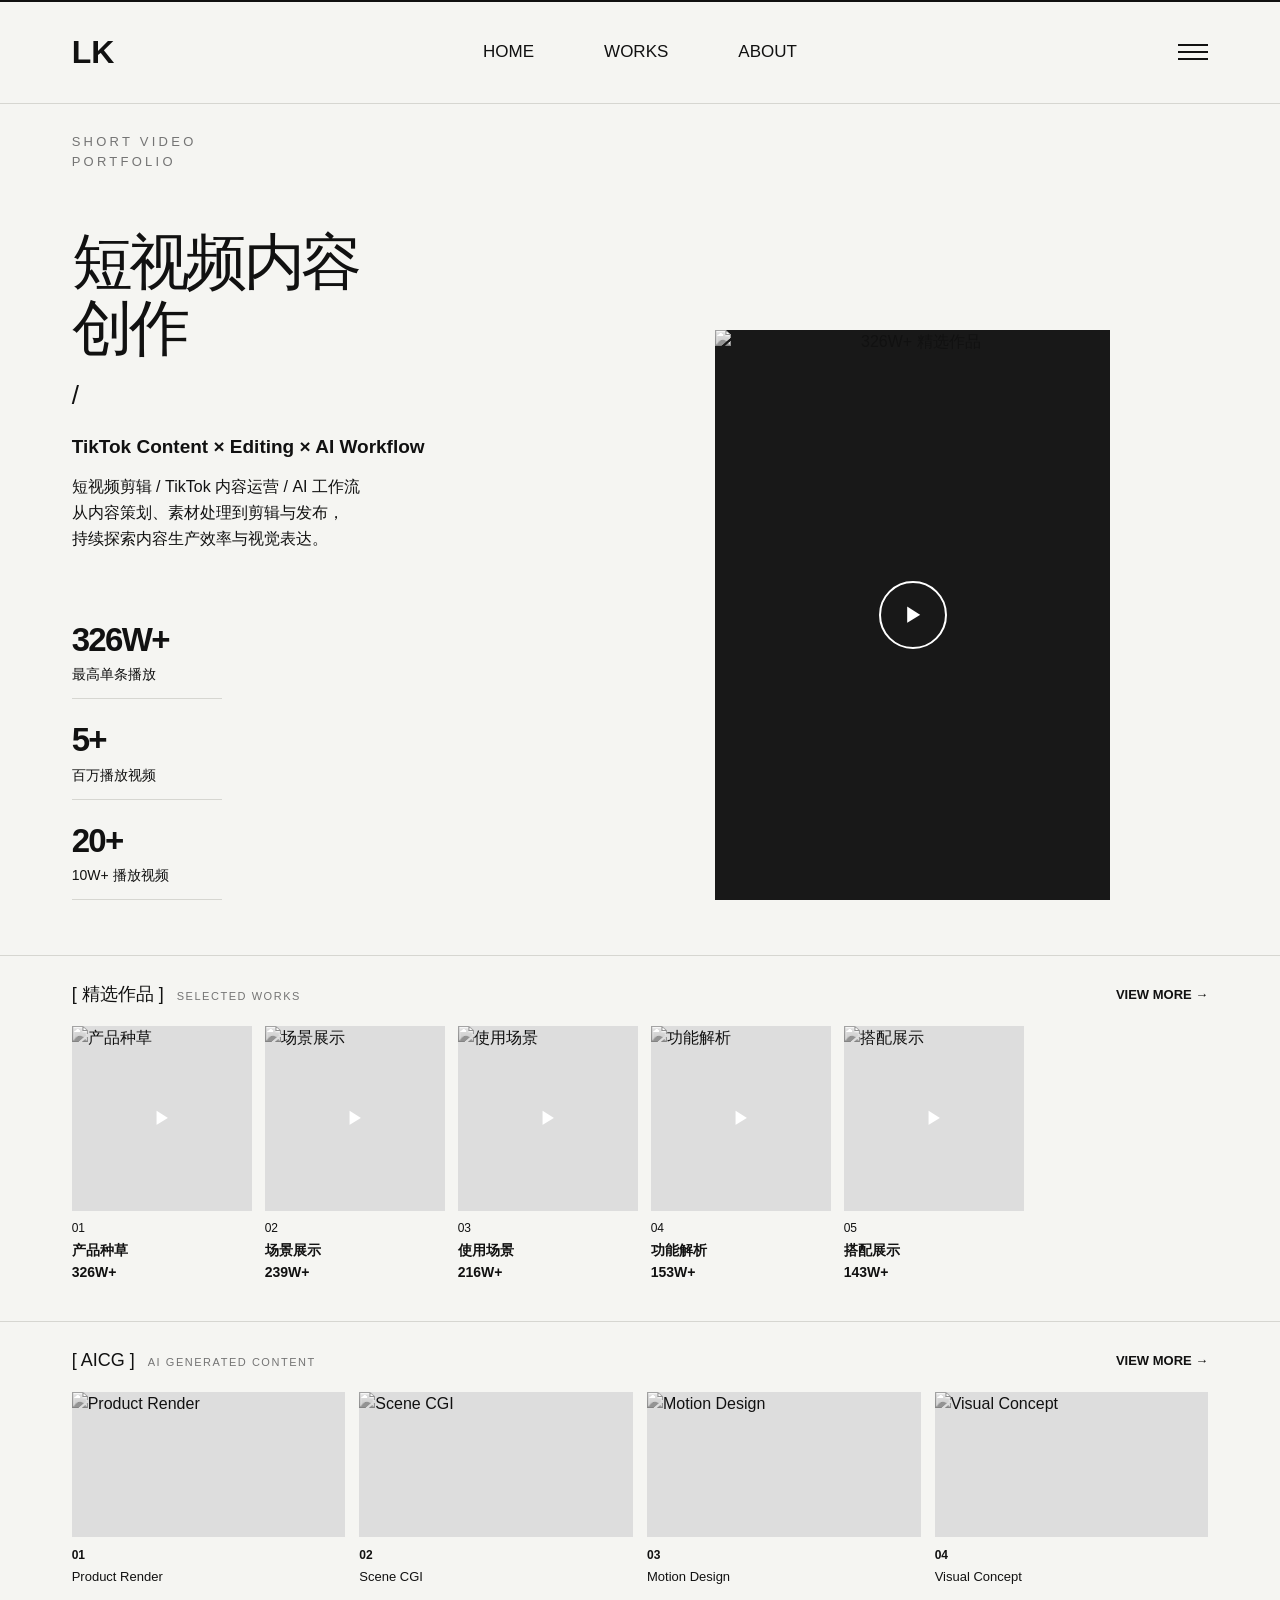
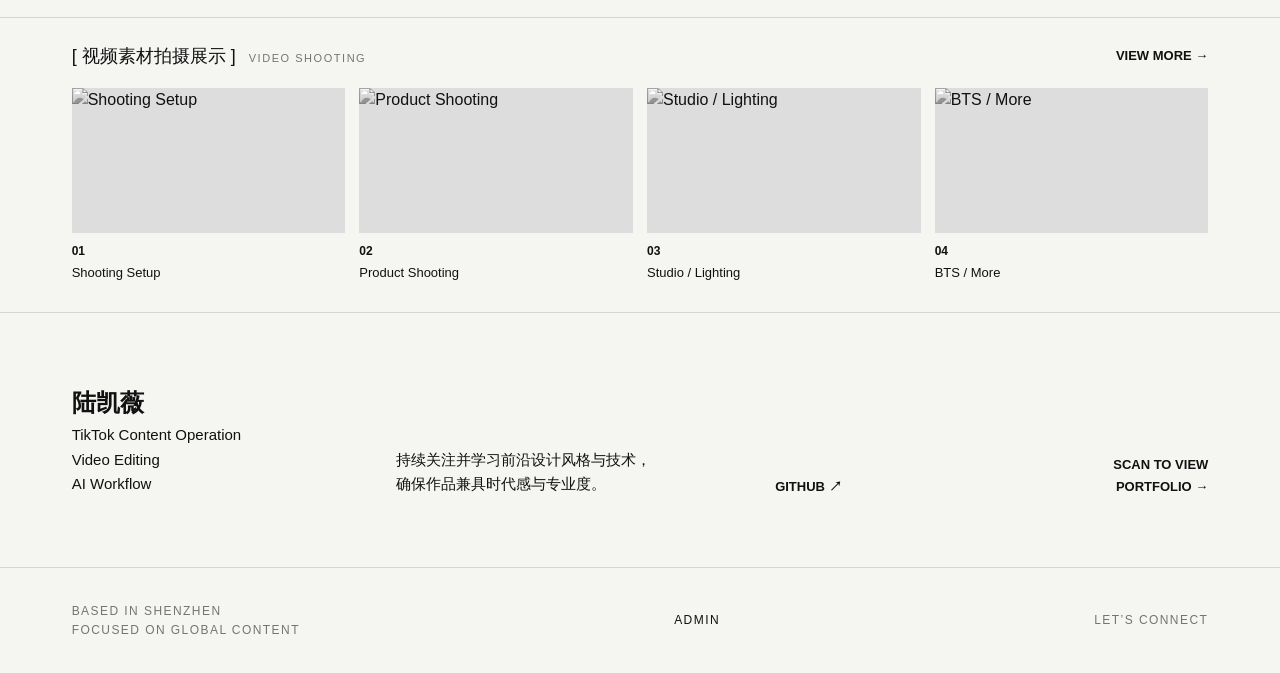
==== index.html @ 4210933f "portfolio site" ====
<!DOCTYPE html><html lang="zh-CN"><head><meta charSet="utf-8"/><meta name="viewport" content="width=device-width, initial-scale=1"/><link rel="preload" as="image" href="https://images.unsplash.com/photo-1517336714731-489689fd1ca8?auto=format&amp;fit=crop&amp;w=900&amp;q=85"/><link rel="preload" as="image" href="https://images.unsplash.com/photo-1500530855697-b586d89ba3ee?auto=format&amp;fit=crop&amp;w=900&amp;q=85"/><link rel="preload" as="image" href="https://images.unsplash.com/photo-1531058020387-3be344556be6?auto=format&amp;fit=crop&amp;w=900&amp;q=85"/><link rel="preload" as="image" href="https://images.unsplash.com/photo-1497366754035-f200968a6e72?auto=format&amp;fit=crop&amp;w=900&amp;q=85"/><link rel="preload" as="image" href="https://images.unsplash.com/photo-1492619375914-88005aa9e8fb?auto=format&amp;fit=crop&amp;w=900&amp;q=85"/><link rel="preload" as="image" href="https://images.unsplash.com/photo-1512499617640-c2f999098c01?auto=format&amp;fit=crop&amp;w=900&amp;q=85"/><link rel="preload" as="image" href="https://images.unsplash.com/photo-1497366216548-37526070297c?auto=format&amp;fit=crop&amp;w=900&amp;q=85"/><link rel="preload" as="image" href="https://images.unsplash.com/photo-1516321318423-f06f85e504b3?auto=format&amp;fit=crop&amp;w=900&amp;q=85"/><link rel="stylesheet" href="/_next/static/css/index.BaC89-hp.css" data-rsc-css-href="/_next/static/css/index.BaC89-hp.css" data-precedence="vite-rsc/importer-resources"/><link rel="modulepreload" fetchPriority="low" href="/_next/static/chunks/index-Yr4_Pxvm.js"/><script src="/_next/static/chunks/rolldown-runtime-C60lm6uB.js" type="module" async=""></script><script src="/_next/static/chunks/framework-D_rUT4EX.js" type="module" async=""></script><script src="/_next/static/chunks/app-elements-H_Dr48wG.js" type="module" async=""></script><script src="/_next/static/chunks/hash-Cp347hhd.js" type="module" async=""></script><script src="/_next/static/chunks/record-uXSNv6cl.js" type="module" async=""></script><script src="/_next/static/chunks/app-rsc-cache-busting-BVimYeVH.js" type="module" async=""></script><script src="/_next/static/chunks/app-rsc-render-mode-CvTCGruk.js" type="module" async=""></script><script src="/_next/static/chunks/headers-C_MtfdF4.js" type="module" async=""></script><script src="/_next/static/chunks/protocol-headers-B9-bVeat.js" type="module" async=""></script><script src="/_next/static/chunks/deployment-id-DFhHa9wO.js" type="module" async=""></script><script src="/_next/static/chunks/navigation-errors-D5LMQqDL.js" type="module" async=""></script><link rel="modulepreload" href="/_next/static/chunks/layout-segment-context-hRn-GZEq.js" crossorigin=""/><link rel="modulepreload" href="/_next/static/chunks/portfolio-BxuOaVmK.js" crossorigin=""/><title>陆凯薇｜短视频作品集</title><meta name="description" content="TikTok Content · Video Editing · AI Workflow"/><link rel="shortcut icon" href="/favicon.svg"/><link rel="icon" href="/favicon.svg"/><meta name="codex-preview" content="development"/><script>Object.assign(((self[Symbol.for("vinext.navigationRuntime")]??={bootstrap:{routeManifest:null},functions:{}}).bootstrap.rsc??={rsc:[]}),{params:{},nav:{"pathname":"/","searchParams":[]}})</script><link rel="modulepreload" href="/_next/static/chunks/index-Yr4_Pxvm.js" />
</head><body class="antialiased"><main id="home" class="portfolio"><div class="progress"></div><header class="site-header"><a href="#home" class="logo">LK</a><nav><a href="#home">HOME</a><a href="#works">WORKS</a><a href="#about">ABOUT</a></nav><button class="menu-btn" aria-label="打开菜单"><i></i><i></i><i></i></button></header><section class="hero"><div class="hero-copy"><p class="eyebrow">SHORT VIDEO<br/>PORTFOLIO</p><h1>短视频内容<br/>创作</h1><p class="slash">/</p><p class="intro">TikTok Content × Editing × AI Workflow</p><p class="body-copy">短视频剪辑 / TikTok 内容运营 / AI 工作流<br/>从内容策划、素材处理到剪辑与发布，<br/>持续探索内容生产效率与视觉表达。</p><div class="stats"><div><b>326W+</b><span>最高单条播放</span></div><div><b>5+</b><span>百万播放视频</span></div><div><b>20+</b><span>10W+ 播放视频</span></div></div></div><button class="feature"><img src="https://images.unsplash.com/photo-1695048133142-1a20484d2569?auto=format&amp;fit=crop&amp;w=900&amp;q=85" alt="326W+ 精选作品"/><span class="play">▶</span><small>PLAY<br/>REEL →</small></button></section><section id="works" class="collection"><header><h2>[ <!-- -->精选作品<!-- --> ] <small>SELECTED WORKS</small></h2><span>VIEW MORE →</span></header><div class="works-row"><button class="work-card"><div><img src="https://images.unsplash.com/photo-1695048133142-1a20484d2569?auto=format&amp;fit=crop&amp;w=900&amp;q=85" alt="产品种草"/><b>▶</b></div><span>01</span><strong>产品种草</strong><em>326W+</em></button><button class="work-card"><div><img src="https://images.unsplash.com/photo-1601784551446-20c9e07cdbdb?auto=format&amp;fit=crop&amp;w=900&amp;q=85" alt="场景展示"/><b>▶</b></div><span>02</span><strong>场景展示</strong><em>239W+</em></button><button class="work-card"><div><img src="https://images.unsplash.com/photo-1609081219090-a6d81d3085bf?auto=format&amp;fit=crop&amp;w=900&amp;q=85" alt="使用场景"/><b>▶</b></div><span>03</span><strong>使用场景</strong><em>216W+</em></button><button class="work-card"><div><img src="https://images.unsplash.com/photo-1592750475338-74b7b21085ab?auto=format&amp;fit=crop&amp;w=900&amp;q=85" alt="功能解析"/><b>▶</b></div><span>04</span><strong>功能解析</strong><em>153W+</em></button><button class="work-card"><div><img src="https://images.unsplash.com/photo-1517841905240-472988babdf9?auto=format&amp;fit=crop&amp;w=900&amp;q=85" alt="搭配展示"/><b>▶</b></div><span>05</span><strong>搭配展示</strong><em>143W+</em></button></div></section><section id="aicg" class="collection"><header><h2>[ <!-- -->AICG<!-- --> ] <small>AI GENERATED CONTENT</small></h2><span>VIEW MORE →</span></header><div class="gallery"><button><img src="https://images.unsplash.com/photo-1517336714731-489689fd1ca8?auto=format&amp;fit=crop&amp;w=900&amp;q=85" alt="Product Render"/><b>01</b><span>Product Render</span></button><button><img src="https://images.unsplash.com/photo-1500530855697-b586d89ba3ee?auto=format&amp;fit=crop&amp;w=900&amp;q=85" alt="Scene CGI"/><b>02</b><span>Scene CGI</span></button><button><img src="https://images.unsplash.com/photo-1531058020387-3be344556be6?auto=format&amp;fit=crop&amp;w=900&amp;q=85" alt="Motion Design"/><b>03</b><span>Motion Design</span></button><button><img src="https://images.unsplash.com/photo-1497366754035-f200968a6e72?auto=format&amp;fit=crop&amp;w=900&amp;q=85" alt="Visual Concept"/><b>04</b><span>Visual Concept</span></button></div></section><section id="shooting" class="collection"><header><h2>[ <!-- -->视频素材拍摄展示<!-- --> ] <small>VIDEO SHOOTING</small></h2><span>VIEW MORE →</span></header><div class="gallery"><button><img src="https://images.unsplash.com/photo-1492619375914-88005aa9e8fb?auto=format&amp;fit=crop&amp;w=900&amp;q=85" alt="Shooting Setup"/><b>01</b><span>Shooting Setup</span></button><button><img src="https://images.unsplash.com/photo-1512499617640-c2f999098c01?auto=format&amp;fit=crop&amp;w=900&amp;q=85" alt="Product Shooting"/><b>02</b><span>Product Shooting</span></button><button><img src="https://images.unsplash.com/photo-1497366216548-37526070297c?auto=format&amp;fit=crop&amp;w=900&amp;q=85" alt="Studio / Lighting"/><b>03</b><span>Studio / Lighting</span></button><button><img src="https://images.unsplash.com/photo-1516321318423-f06f85e504b3?auto=format&amp;fit=crop&amp;w=900&amp;q=85" alt="BTS / More"/><b>04</b><span>BTS / More</span></button></div></section><section id="about" class="about"><p><b>陆凯薇</b><br/>TikTok Content Operation<br/>Video Editing<br/>AI Workflow</p><p>持续关注并学习前沿设计风格与技术，<br/>确保作品兼具时代感与专业度。</p><a target="_blank" rel="noreferrer" href="https://github.com/sharkchilivv">GITHUB ↗</a><a href="/qr">SCAN TO VIEW<br/>PORTFOLIO →</a></section><footer><span>BASED IN SHENZHEN<br/>FOCUSED ON GLOBAL CONTENT</span><a href="/admin">ADMIN</a><span>LET’S CONNECT</span></footer> </main><script type="module" src="/_next/static/chunks/index-Yr4_Pxvm.js" id="_R_" async=""></script><script>((self[Symbol.for("vinext.navigationRuntime")]??={bootstrap:{routeManifest:null},functions:{}}).bootstrap.rsc??={rsc:[]}).rsc.push("0:{\"page:/\":\"$L1\",\"layout:/\":\"$L2\",\"route:/\":\"$L3\",\"__route\":\"route:/\",\"__interceptionContext\":null,\"__layoutIds\":[\"layout:/\"],\"__rootLayout\":\"/\",\"__bfcacheSegmentIdentities\":{\"layout:/\":\"[\\\"layout\\\",\\\"layout:/\\\",\\\"root-boundary:/\\\",\\\"\\\"]\",\"page:/\":\"[\\\"page\\\",\\\"page:/\\\",\\\"root-boundary:/\\\",\\\"\\\"]\"},\"__srcPage\":[\"page\"],\"__layoutFlags\":{\"layout:/\":\"s\"},\"__artifactCompatibility\":{\"schemaVersion\":1,\"graphVersion\":\"app-route-graph:1177fd80f83fa7b0\",\"deploymentVersion\":\"166a653c-3afa-47ef-8837-5e890b4b36dc\",\"appElementsSchemaVersion\":1,\"rscPayloadSchemaVersion\":1,\"rootBoundaryId\":\"/\",\"renderEpoch\":null},\"__dynamicStaleTime\":0}\n")</script><script>((self[Symbol.for("vinext.navigationRuntime")]??={bootstrap:{routeManifest:null},functions:{}}).bootstrap.rsc??={rsc:[]}).rsc.push("4:I[\"a513af732037\",[],\"Children\",1]\n")</script><script>((self[Symbol.for("vinext.navigationRuntime")]??={bootstrap:{routeManifest:null},functions:{}}).bootstrap.rsc??={rsc:[]}).rsc.push("5:I[\"59eb289cfad5\",[],\"GlobalErrorBoundary\",1]\n")</script><script>((self[Symbol.for("vinext.navigationRuntime")]??={bootstrap:{routeManifest:null},functions:{}}).bootstrap.rsc??={rsc:[]}).rsc.push("6:I[\"b244343c254f\",[],\"default\",1]\n")</script><script>((self[Symbol.for("vinext.navigationRuntime")]??={bootstrap:{routeManifest:null},functions:{}}).bootstrap.rsc??={rsc:[]}).rsc.push("7:I[\"59eb289cfad5\",[],\"ErrorBoundary\",1]\n")</script><script>((self[Symbol.for("vinext.navigationRuntime")]??={bootstrap:{routeManifest:null},functions:{}}).bootstrap.rsc??={rsc:[]}).rsc.push("8:I[\"365b7d7affc8\",[],\"LayoutSegmentProvider\",1]\n")</script><script>((self[Symbol.for("vinext.navigationRuntime")]??={bootstrap:{routeManifest:null},functions:{}}).bootstrap.rsc??={rsc:[]}).rsc.push("9:I[\"a513af732037\",[],\"Slot\",1]\n")</script><script>((self[Symbol.for("vinext.navigationRuntime")]??={bootstrap:{routeManifest:null},functions:{}}).bootstrap.rsc??={rsc:[]}).rsc.push("a:I[\"59eb289cfad5\",[],\"NotFoundBoundary\",1]\n")</script><script>((self[Symbol.for("vinext.navigationRuntime")]??={bootstrap:{routeManifest:null},functions:{}}).bootstrap.rsc??={rsc:[]}).rsc.push("b:I[\"e8e26c802533\",[],\"AppRouterScrollTarget\",1]\n")</script><script>((self[Symbol.for("vinext.navigationRuntime")]??={bootstrap:{routeManifest:null},functions:{}}).bootstrap.rsc??={rsc:[]}).rsc.push("c:I[\"59eb289cfad5\",[],\"RedirectBoundary\",1]\n")</script><script>((self[Symbol.for("vinext.navigationRuntime")]??={bootstrap:{routeManifest:null},functions:{}}).bootstrap.rsc??={rsc:[]}).rsc.push(":HL[\"/_next/static/css/index.BaC89-hp.css\",\"style\"     ]\n")</script><script>((self[Symbol.for("vinext.navigationRuntime")]??={bootstrap:{routeManifest:null},functions:{}}).bootstrap.rsc??={rsc:[]}).rsc.push("2:[[[\"$\",\"link\",\"css:/_next/static/css/index.BaC89-hp.css\",{\"rel\":\"stylesheet\",\"precedence\":\"vite-rsc/importer-resources\",\"href\":\"/_next/static/css/index.BaC89-hp.css\",\"data-rsc-css-href\":\"/_next/static/css/index.BaC89-hp.css\"}],\"$undefined\"],[\"$\",\"html\",null,{\"lang\":\"zh-CN\",\"children\":[\"$\",\"body\",null,{\"className\":\"antialiased\",\"children\":[\"$\",\"$L4\",null,{}]}]}]]\n")</script><script>((self[Symbol.for("vinext.navigationRuntime")]??={bootstrap:{routeManifest:null},functions:{}}).bootstrap.rsc??={rsc:[]}).rsc.push("3:[[[\"$\",\"meta\",null,{\"charSet\":\"utf-8\"}],[[\"$\",\"title\",\"0\",{\"children\":\"陆凯薇｜短视频作品集\"}],[\"$\",\"meta\",\"1\",{\"name\":\"description\",\"content\":\"TikTok Content · Video Editing · AI Workflow\"}],[\"$\",\"link\",\"2\",{\"data-vinext-streamed-icon\":\"$undefined\",\"rel\":\"shortcut icon\",\"href\":\"/favicon.svg\",\"type\":\"$undefined\",\"sizes\":\"$undefined\",\"color\":\"$undefined\",\"media\":\"$undefined\",\"fetchPriority\":\"$undefined\"}],[\"$\",\"link\",\"3\",{\"data-vinext-streamed-icon\":\"$undefined\",\"rel\":\"icon\",\"href\":\"/favicon.svg\",\"type\":\"$undefined\",\"sizes\":\"$undefined\",\"color\":\"$undefined\",\"media\":\"$undefined\",\"fetchPriority\":\"$undefined\"}],[\"$\",\"meta\",\"4\",{\"name\":\"codex-preview\",\"content\":\"development\"}]],[[\"$\",\"meta\",\"0\",{\"name\":\"viewport\",\"content\":\"width=device-width, initial-scale=1\"}]]],[\"$\",\"$L5\",null,{\"fallback\":\"$6\",\"children\":[\"$\",\"$L7\",null,{\"fallback\":\"$6\",\"children\":[\"$\",\"$L8\",null,{\"providerId\":\"layout:/\",\"segmentMap\":{\"children\":[]},\"children\":[\"$\",\"$L9\",null,{\"id\":\"layout:/\",\"parallelSlots\":\"$undefined\",\"children\":[\"$\",\"$La\",null,{\"resetKey\":\"\",\"fallback\":[[\"$\",\"title\",null,{\"children\":\"404: This page could not be found.\"}],[\"$\",\"div\",null,{\"style\":{\"fontFamily\":\"system-ui,\\\"Segoe UI\\\",Roboto,Helvetica,Arial,sans-serif,\\\"Apple Color Emoji\\\",\\\"Segoe UI Emoji\\\"\",\"height\":\"100vh\",\"textAlign\":\"center\",\"display\":\"flex\",\"flexDirection\":\"column\",\"alignItems\":\"center\",\"justifyContent\":\"center\"},\"children\":[\"$\",\"div\",null,{\"children\":[[\"$\",\"style\",null,{\"dangerouslySetInnerHTML\":{\"__html\":\"body{color:#000;background:#fff;margin:0}.next-error-h1{border-right:1px solid rgba(0,0,0,.3)}@media (prefers-color-scheme:dark){body{color:#fff;background:#000}.next-error-h1{border-right:1px solid rgba(255,255,255,.3)}}\"}}],[\"$\",\"h1\",null,{\"className\":\"next-error-h1\",\"style\":{\"display\":\"inline-block\",\"margin\":\"0 20px 0 0\",\"padding\":\"0 23px 0 0\",\"fontSize\":24,\"fontWeight\":500,\"verticalAlign\":\"top\",\"lineHeight\":\"49px\"},\"children\":404}],[\"$\",\"div\",null,{\"style\":{\"display\":\"inline-block\"},\"children\":[\"$\",\"h2\",null,{\"style\":{\"fontSize\":14,\"fontWeight\":400,\"lineHeight\":\"49px\",\"margin\":0},\"children\":\"This page could not be found.\"}]}]]}]}]],\"children\":[\"$\",\"$Lb\",null,{\"children\":[\"$\",\"$Lc\",null,{\"children\":[[\"$\",\"$L8\",null,{\"providerId\":\"page:/\",\"segmentMap\":{\"children\":[\"__PAGE__\"]},\"children\":[\"$\",\"$L9\",null,{\"id\":\"page:/\"}]}],null]}]}]}]}]}]}]}],null,null]\n")</script><script>((self[Symbol.for("vinext.navigationRuntime")]??={bootstrap:{routeManifest:null},functions:{}}).bootstrap.rsc??={rsc:[]}).rsc.push("d:I[\"1652c0e865f9\",[],\"Portfolio\",1]\n")</script><script>((self[Symbol.for("vinext.navigationRuntime")]??={bootstrap:{routeManifest:null},functions:{}}).bootstrap.rsc??={rsc:[]}).rsc.push("1:[\"$\",\"$Ld\",null,{}]\n")</script><script>Object.assign(((self[Symbol.for("vinext.navigationRuntime")]??={bootstrap:{routeManifest:null},functions:{}}).bootstrap.rsc??={rsc:[]}),{"initialCacheKind":"static"});((self[Symbol.for("vinext.navigationRuntime")]??={bootstrap:{routeManifest:null},functions:{}}).bootstrap.rsc??={rsc:[]}).done=true</script>
<script>
(function(){
  try{
    var ua = navigator.userAgent.toLowerCase();
    if(ua.indexOf('micromessenger') === -1) return; // 仅在微信内置浏览器内提示
    var b = document.createElement('div');
    b.setAttribute('style','position:fixed;top:0;left:0;right:0;z-index:99999;background:#111;color:#fff;font-size:13px;line-height:1.5;padding:10px 14px;text-align:center;font-family:-apple-system,BlinkMacSystemFont,"PingFang SC",sans-serif;box-shadow:0 1px 6px rgba(0,0,0,.3)');
    b.textContent='微信内打开可能受限 · 请点右上角 ··· 选择「在浏览器打开」查看完整作品集';
    document.body.appendChild(b);
    document.documentElement.style.scrollPaddingTop = '44px';
  }catch(e){}
})();
</script>

</body></html>
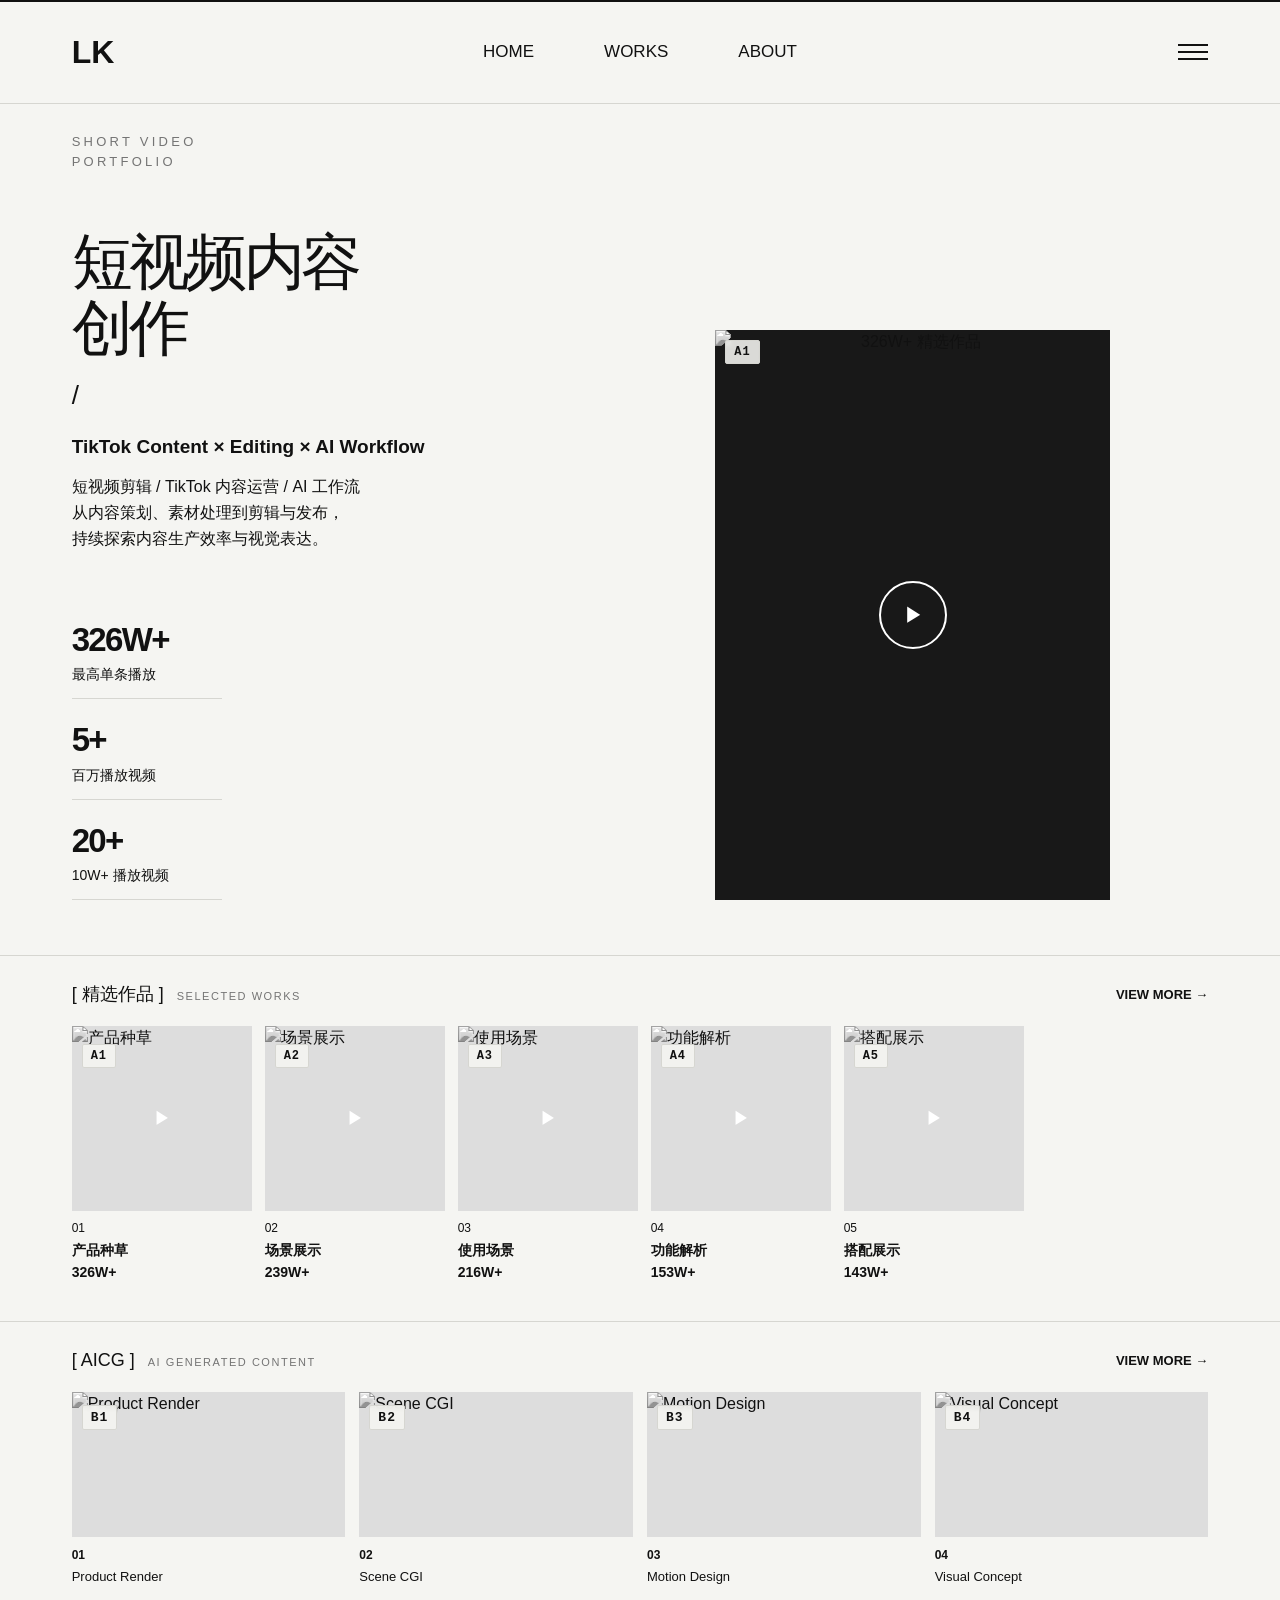
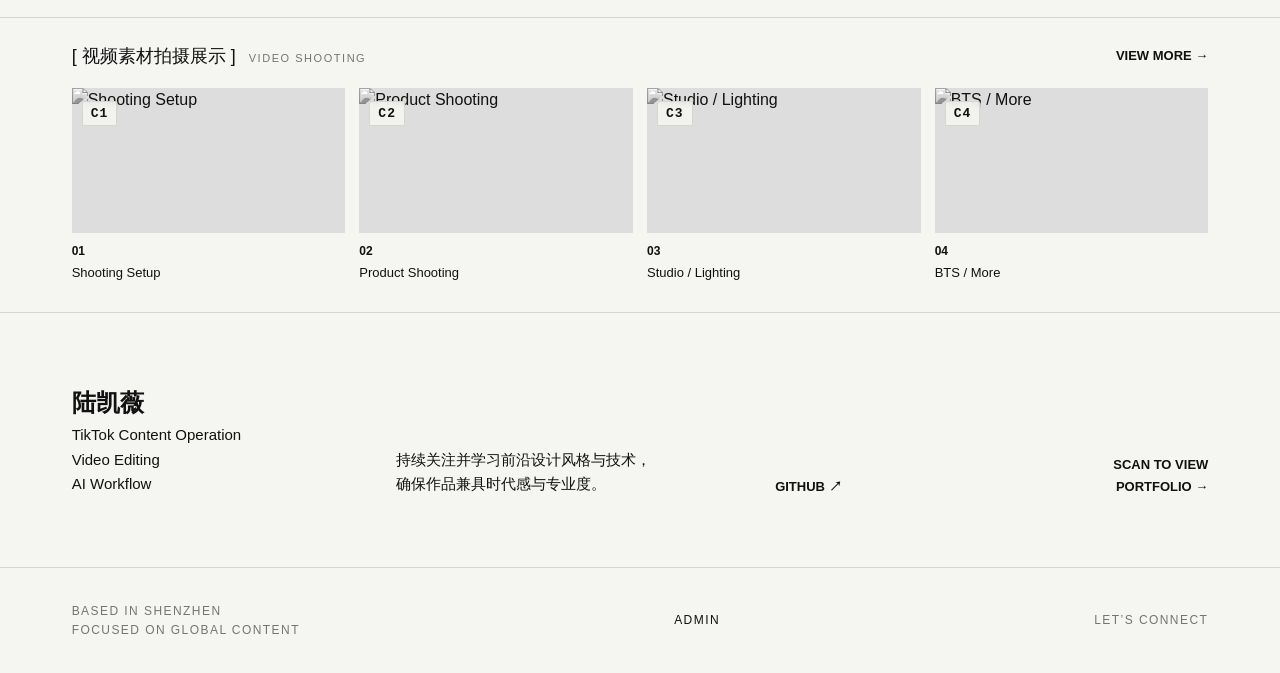
==== commit 35b37ac9: "add slot codes A1-A5/B1-B4/C1-C4 for asset mapping" ====
--- a/index.html
+++ b/index.html
@@ -1,17 +1,2 @@
-<!DOCTYPE html><html lang="zh-CN"><head><meta charSet="utf-8"/><meta name="viewport" content="width=device-width, initial-scale=1"/><link rel="preload" as="image" href="https://images.unsplash.com/photo-1517336714731-489689fd1ca8?auto=format&amp;fit=crop&amp;w=900&amp;q=85"/><link rel="preload" as="image" href="https://images.unsplash.com/photo-1500530855697-b586d89ba3ee?auto=format&amp;fit=crop&amp;w=900&amp;q=85"/><link rel="preload" as="image" href="https://images.unsplash.com/photo-1531058020387-3be344556be6?auto=format&amp;fit=crop&amp;w=900&amp;q=85"/><link rel="preload" as="image" href="https://images.unsplash.com/photo-1497366754035-f200968a6e72?auto=format&amp;fit=crop&amp;w=900&amp;q=85"/><link rel="preload" as="image" href="https://images.unsplash.com/photo-1492619375914-88005aa9e8fb?auto=format&amp;fit=crop&amp;w=900&amp;q=85"/><link rel="preload" as="image" href="https://images.unsplash.com/photo-1512499617640-c2f999098c01?auto=format&amp;fit=crop&amp;w=900&amp;q=85"/><link rel="preload" as="image" href="https://images.unsplash.com/photo-1497366216548-37526070297c?auto=format&amp;fit=crop&amp;w=900&amp;q=85"/><link rel="preload" as="image" href="https://images.unsplash.com/photo-1516321318423-f06f85e504b3?auto=format&amp;fit=crop&amp;w=900&amp;q=85"/><link rel="stylesheet" href="/_next/static/css/index.BaC89-hp.css" data-rsc-css-href="/_next/static/css/index.BaC89-hp.css" data-precedence="vite-rsc/importer-resources"/><link rel="modulepreload" fetchPriority="low" href="/_next/static/chunks/index-Yr4_Pxvm.js"/><script src="/_next/static/chunks/rolldown-runtime-C60lm6uB.js" type="module" async=""></script><script src="/_next/static/chunks/framework-D_rUT4EX.js" type="module" async=""></script><script src="/_next/static/chunks/app-elements-H_Dr48wG.js" type="module" async=""></script><script src="/_next/static/chunks/hash-Cp347hhd.js" type="module" async=""></script><script src="/_next/static/chunks/record-uXSNv6cl.js" type="module" async=""></script><script src="/_next/static/chunks/app-rsc-cache-busting-BVimYeVH.js" type="module" async=""></script><script src="/_next/static/chunks/app-rsc-render-mode-CvTCGruk.js" type="module" async=""></script><script src="/_next/static/chunks/headers-C_MtfdF4.js" type="module" async=""></script><script src="/_next/static/chunks/protocol-headers-B9-bVeat.js" type="module" async=""></script><script src="/_next/static/chunks/deployment-id-DFhHa9wO.js" type="module" async=""></script><script src="/_next/static/chunks/navigation-errors-D5LMQqDL.js" type="module" async=""></script><link rel="modulepreload" href="/_next/static/chunks/layout-segment-context-hRn-GZEq.js" crossorigin=""/><link rel="modulepreload" href="/_next/static/chunks/portfolio-BxuOaVmK.js" crossorigin=""/><title>陆凯薇｜短视频作品集</title><meta name="description" content="TikTok Content · Video Editing · AI Workflow"/><link rel="shortcut icon" href="/favicon.svg"/><link rel="icon" href="/favicon.svg"/><meta name="codex-preview" content="development"/><script>Object.assign(((self[Symbol.for("vinext.navigationRuntime")]??={bootstrap:{routeManifest:null},functions:{}}).bootstrap.rsc??={rsc:[]}),{params:{},nav:{"pathname":"/","searchParams":[]}})</script><link rel="modulepreload" href="/_next/static/chunks/index-Yr4_Pxvm.js" />
-</head><body class="antialiased"><main id="home" class="portfolio"><div class="progress"></div><header class="site-header"><a href="#home" class="logo">LK</a><nav><a href="#home">HOME</a><a href="#works">WORKS</a><a href="#about">ABOUT</a></nav><button class="menu-btn" aria-label="打开菜单"><i></i><i></i><i></i></button></header><section class="hero"><div class="hero-copy"><p class="eyebrow">SHORT VIDEO<br/>PORTFOLIO</p><h1>短视频内容<br/>创作</h1><p class="slash">/</p><p class="intro">TikTok Content × Editing × AI Workflow</p><p class="body-copy">短视频剪辑 / TikTok 内容运营 / AI 工作流<br/>从内容策划、素材处理到剪辑与发布，<br/>持续探索内容生产效率与视觉表达。</p><div class="stats"><div><b>326W+</b><span>最高单条播放</span></div><div><b>5+</b><span>百万播放视频</span></div><div><b>20+</b><span>10W+ 播放视频</span></div></div></div><button class="feature"><img src="https://images.unsplash.com/photo-1695048133142-1a20484d2569?auto=format&amp;fit=crop&amp;w=900&amp;q=85" alt="326W+ 精选作品"/><span class="play">▶</span><small>PLAY<br/>REEL →</small></button></section><section id="works" class="collection"><header><h2>[ <!-- -->精选作品<!-- --> ] <small>SELECTED WORKS</small></h2><span>VIEW MORE →</span></header><div class="works-row"><button class="work-card"><div><img src="https://images.unsplash.com/photo-1695048133142-1a20484d2569?auto=format&amp;fit=crop&amp;w=900&amp;q=85" alt="产品种草"/><b>▶</b></div><span>01</span><strong>产品种草</strong><em>326W+</em></button><button class="work-card"><div><img src="https://images.unsplash.com/photo-1601784551446-20c9e07cdbdb?auto=format&amp;fit=crop&amp;w=900&amp;q=85" alt="场景展示"/><b>▶</b></div><span>02</span><strong>场景展示</strong><em>239W+</em></button><button class="work-card"><div><img src="https://images.unsplash.com/photo-1609081219090-a6d81d3085bf?auto=format&amp;fit=crop&amp;w=900&amp;q=85" alt="使用场景"/><b>▶</b></div><span>03</span><strong>使用场景</strong><em>216W+</em></button><button class="work-card"><div><img src="https://images.unsplash.com/photo-1592750475338-74b7b21085ab?auto=format&amp;fit=crop&amp;w=900&amp;q=85" alt="功能解析"/><b>▶</b></div><span>04</span><strong>功能解析</strong><em>153W+</em></button><button class="work-card"><div><img src="https://images.unsplash.com/photo-1517841905240-472988babdf9?auto=format&amp;fit=crop&amp;w=900&amp;q=85" alt="搭配展示"/><b>▶</b></div><span>05</span><strong>搭配展示</strong><em>143W+</em></button></div></section><section id="aicg" class="collection"><header><h2>[ <!-- -->AICG<!-- --> ] <small>AI GENERATED CONTENT</small></h2><span>VIEW MORE →</span></header><div class="gallery"><button><img src="https://images.unsplash.com/photo-1517336714731-489689fd1ca8?auto=format&amp;fit=crop&amp;w=900&amp;q=85" alt="Product Render"/><b>01</b><span>Product Render</span></button><button><img src="https://images.unsplash.com/photo-1500530855697-b586d89ba3ee?auto=format&amp;fit=crop&amp;w=900&amp;q=85" alt="Scene CGI"/><b>02</b><span>Scene CGI</span></button><button><img src="https://images.unsplash.com/photo-1531058020387-3be344556be6?auto=format&amp;fit=crop&amp;w=900&amp;q=85" alt="Motion Design"/><b>03</b><span>Motion Design</span></button><button><img src="https://images.unsplash.com/photo-1497366754035-f200968a6e72?auto=format&amp;fit=crop&amp;w=900&amp;q=85" alt="Visual Concept"/><b>04</b><span>Visual Concept</span></button></div></section><section id="shooting" class="collection"><header><h2>[ <!-- -->视频素材拍摄展示<!-- --> ] <small>VIDEO SHOOTING</small></h2><span>VIEW MORE →</span></header><div class="gallery"><button><img src="https://images.unsplash.com/photo-1492619375914-88005aa9e8fb?auto=format&amp;fit=crop&amp;w=900&amp;q=85" alt="Shooting Setup"/><b>01</b><span>Shooting Setup</span></button><button><img src="https://images.unsplash.com/photo-1512499617640-c2f999098c01?auto=format&amp;fit=crop&amp;w=900&amp;q=85" alt="Product Shooting"/><b>02</b><span>Product Shooting</span></button><button><img src="https://images.unsplash.com/photo-1497366216548-37526070297c?auto=format&amp;fit=crop&amp;w=900&amp;q=85" alt="Studio / Lighting"/><b>03</b><span>Studio / Lighting</span></button><button><img src="https://images.unsplash.com/photo-1516321318423-f06f85e504b3?auto=format&amp;fit=crop&amp;w=900&amp;q=85" alt="BTS / More"/><b>04</b><span>BTS / More</span></button></div></section><section id="about" class="about"><p><b>陆凯薇</b><br/>TikTok Content Operation<br/>Video Editing<br/>AI Workflow</p><p>持续关注并学习前沿设计风格与技术，<br/>确保作品兼具时代感与专业度。</p><a target="_blank" rel="noreferrer" href="https://github.com/sharkchilivv">GITHUB ↗</a><a href="/qr">SCAN TO VIEW<br/>PORTFOLIO →</a></section><footer><span>BASED IN SHENZHEN<br/>FOCUSED ON GLOBAL CONTENT</span><a href="/admin">ADMIN</a><span>LET’S CONNECT</span></footer> </main><script type="module" src="/_next/static/chunks/index-Yr4_Pxvm.js" id="_R_" async=""></script><script>((self[Symbol.for("vinext.navigationRuntime")]??={bootstrap:{routeManifest:null},functions:{}}).bootstrap.rsc??={rsc:[]}).rsc.push("0:{\"page:/\":\"$L1\",\"layout:/\":\"$L2\",\"route:/\":\"$L3\",\"__route\":\"route:/\",\"__interceptionContext\":null,\"__layoutIds\":[\"layout:/\"],\"__rootLayout\":\"/\",\"__bfcacheSegmentIdentities\":{\"layout:/\":\"[\\\"layout\\\",\\\"layout:/\\\",\\\"root-boundary:/\\\",\\\"\\\"]\",\"page:/\":\"[\\\"page\\\",\\\"page:/\\\",\\\"root-boundary:/\\\",\\\"\\\"]\"},\"__srcPage\":[\"page\"],\"__layoutFlags\":{\"layout:/\":\"s\"},\"__artifactCompatibility\":{\"schemaVersion\":1,\"graphVersion\":\"app-route-graph:1177fd80f83fa7b0\",\"deploymentVersion\":\"166a653c-3afa-47ef-8837-5e890b4b36dc\",\"appElementsSchemaVersion\":1,\"rscPayloadSchemaVersion\":1,\"rootBoundaryId\":\"/\",\"renderEpoch\":null},\"__dynamicStaleTime\":0}\n")</script><script>((self[Symbol.for("vinext.navigationRuntime")]??={bootstrap:{routeManifest:null},functions:{}}).bootstrap.rsc??={rsc:[]}).rsc.push("4:I[\"a513af732037\",[],\"Children\",1]\n")</script><script>((self[Symbol.for("vinext.navigationRuntime")]??={bootstrap:{routeManifest:null},functions:{}}).bootstrap.rsc??={rsc:[]}).rsc.push("5:I[\"59eb289cfad5\",[],\"GlobalErrorBoundary\",1]\n")</script><script>((self[Symbol.for("vinext.navigationRuntime")]??={bootstrap:{routeManifest:null},functions:{}}).bootstrap.rsc??={rsc:[]}).rsc.push("6:I[\"b244343c254f\",[],\"default\",1]\n")</script><script>((self[Symbol.for("vinext.navigationRuntime")]??={bootstrap:{routeManifest:null},functions:{}}).bootstrap.rsc??={rsc:[]}).rsc.push("7:I[\"59eb289cfad5\",[],\"ErrorBoundary\",1]\n")</script><script>((self[Symbol.for("vinext.navigationRuntime")]??={bootstrap:{routeManifest:null},functions:{}}).bootstrap.rsc??={rsc:[]}).rsc.push("8:I[\"365b7d7affc8\",[],\"LayoutSegmentProvider\",1]\n")</script><script>((self[Symbol.for("vinext.navigationRuntime")]??={bootstrap:{routeManifest:null},functions:{}}).bootstrap.rsc??={rsc:[]}).rsc.push("9:I[\"a513af732037\",[],\"Slot\",1]\n")</script><script>((self[Symbol.for("vinext.navigationRuntime")]??={bootstrap:{routeManifest:null},functions:{}}).bootstrap.rsc??={rsc:[]}).rsc.push("a:I[\"59eb289cfad5\",[],\"NotFoundBoundary\",1]\n")</script><script>((self[Symbol.for("vinext.navigationRuntime")]??={bootstrap:{routeManifest:null},functions:{}}).bootstrap.rsc??={rsc:[]}).rsc.push("b:I[\"e8e26c802533\",[],\"AppRouterScrollTarget\",1]\n")</script><script>((self[Symbol.for("vinext.navigationRuntime")]??={bootstrap:{routeManifest:null},functions:{}}).bootstrap.rsc??={rsc:[]}).rsc.push("c:I[\"59eb289cfad5\",[],\"RedirectBoundary\",1]\n")</script><script>((self[Symbol.for("vinext.navigationRuntime")]??={bootstrap:{routeManifest:null},functions:{}}).bootstrap.rsc??={rsc:[]}).rsc.push(":HL[\"/_next/static/css/index.BaC89-hp.css\",\"style\"     ]\n")</script><script>((self[Symbol.for("vinext.navigationRuntime")]??={bootstrap:{routeManifest:null},functions:{}}).bootstrap.rsc??={rsc:[]}).rsc.push("2:[[[\"$\",\"link\",\"css:/_next/static/css/index.BaC89-hp.css\",{\"rel\":\"stylesheet\",\"precedence\":\"vite-rsc/importer-resources\",\"href\":\"/_next/static/css/index.BaC89-hp.css\",\"data-rsc-css-href\":\"/_next/static/css/index.BaC89-hp.css\"}],\"$undefined\"],[\"$\",\"html\",null,{\"lang\":\"zh-CN\",\"children\":[\"$\",\"body\",null,{\"className\":\"antialiased\",\"children\":[\"$\",\"$L4\",null,{}]}]}]]\n")</script><script>((self[Symbol.for("vinext.navigationRuntime")]??={bootstrap:{routeManifest:null},functions:{}}).bootstrap.rsc??={rsc:[]}).rsc.push("3:[[[\"$\",\"meta\",null,{\"charSet\":\"utf-8\"}],[[\"$\",\"title\",\"0\",{\"children\":\"陆凯薇｜短视频作品集\"}],[\"$\",\"meta\",\"1\",{\"name\":\"description\",\"content\":\"TikTok Content · Video Editing · AI Workflow\"}],[\"$\",\"link\",\"2\",{\"data-vinext-streamed-icon\":\"$undefined\",\"rel\":\"shortcut icon\",\"href\":\"/favicon.svg\",\"type\":\"$undefined\",\"sizes\":\"$undefined\",\"color\":\"$undefined\",\"media\":\"$undefined\",\"fetchPriority\":\"$undefined\"}],[\"$\",\"link\",\"3\",{\"data-vinext-streamed-icon\":\"$undefined\",\"rel\":\"icon\",\"href\":\"/favicon.svg\",\"type\":\"$undefined\",\"sizes\":\"$undefined\",\"color\":\"$undefined\",\"media\":\"$undefined\",\"fetchPriority\":\"$undefined\"}],[\"$\",\"meta\",\"4\",{\"name\":\"codex-preview\",\"content\":\"development\"}]],[[\"$\",\"meta\",\"0\",{\"name\":\"viewport\",\"content\":\"width=device-width, initial-scale=1\"}]]],[\"$\",\"$L5\",null,{\"fallback\":\"$6\",\"children\":[\"$\",\"$L7\",null,{\"fallback\":\"$6\",\"children\":[\"$\",\"$L8\",null,{\"providerId\":\"layout:/\",\"segmentMap\":{\"children\":[]},\"children\":[\"$\",\"$L9\",null,{\"id\":\"layout:/\",\"parallelSlots\":\"$undefined\",\"children\":[\"$\",\"$La\",null,{\"resetKey\":\"\",\"fallback\":[[\"$\",\"title\",null,{\"children\":\"404: This page could not be found.\"}],[\"$\",\"div\",null,{\"style\":{\"fontFamily\":\"system-ui,\\\"Segoe UI\\\",Roboto,Helvetica,Arial,sans-serif,\\\"Apple Color Emoji\\\",\\\"Segoe UI Emoji\\\"\",\"height\":\"100vh\",\"textAlign\":\"center\",\"display\":\"flex\",\"flexDirection\":\"column\",\"alignItems\":\"center\",\"justifyContent\":\"center\"},\"children\":[\"$\",\"div\",null,{\"children\":[[\"$\",\"style\",null,{\"dangerouslySetInnerHTML\":{\"__html\":\"body{color:#000;background:#fff;margin:0}.next-error-h1{border-right:1px solid rgba(0,0,0,.3)}@media (prefers-color-scheme:dark){body{color:#fff;background:#000}.next-error-h1{border-right:1px solid rgba(255,255,255,.3)}}\"}}],[\"$\",\"h1\",null,{\"className\":\"next-error-h1\",\"style\":{\"display\":\"inline-block\",\"margin\":\"0 20px 0 0\",\"padding\":\"0 23px 0 0\",\"fontSize\":24,\"fontWeight\":500,\"verticalAlign\":\"top\",\"lineHeight\":\"49px\"},\"children\":404}],[\"$\",\"div\",null,{\"style\":{\"display\":\"inline-block\"},\"children\":[\"$\",\"h2\",null,{\"style\":{\"fontSize\":14,\"fontWeight\":400,\"lineHeight\":\"49px\",\"margin\":0},\"children\":\"This page could not be found.\"}]}]]}]}]],\"children\":[\"$\",\"$Lb\",null,{\"children\":[\"$\",\"$Lc\",null,{\"children\":[[\"$\",\"$L8\",null,{\"providerId\":\"page:/\",\"segmentMap\":{\"children\":[\"__PAGE__\"]},\"children\":[\"$\",\"$L9\",null,{\"id\":\"page:/\"}]}],null]}]}]}]}]}]}]}],null,null]\n")</script><script>((self[Symbol.for("vinext.navigationRuntime")]??={bootstrap:{routeManifest:null},functions:{}}).bootstrap.rsc??={rsc:[]}).rsc.push("d:I[\"1652c0e865f9\",[],\"Portfolio\",1]\n")</script><script>((self[Symbol.for("vinext.navigationRuntime")]??={bootstrap:{routeManifest:null},functions:{}}).bootstrap.rsc??={rsc:[]}).rsc.push("1:[\"$\",\"$Ld\",null,{}]\n")</script><script>Object.assign(((self[Symbol.for("vinext.navigationRuntime")]??={bootstrap:{routeManifest:null},functions:{}}).bootstrap.rsc??={rsc:[]}),{"initialCacheKind":"static"});((self[Symbol.for("vinext.navigationRuntime")]??={bootstrap:{routeManifest:null},functions:{}}).bootstrap.rsc??={rsc:[]}).done=true</script>
-<script>
-(function(){
-  try{
-    var ua = navigator.userAgent.toLowerCase();
-    if(ua.indexOf('micromessenger') === -1) return; // 仅在微信内置浏览器内提示
-    var b = document.createElement('div');
-    b.setAttribute('style','position:fixed;top:0;left:0;right:0;z-index:99999;background:#111;color:#fff;font-size:13px;line-height:1.5;padding:10px 14px;text-align:center;font-family:-apple-system,BlinkMacSystemFont,"PingFang SC",sans-serif;box-shadow:0 1px 6px rgba(0,0,0,.3)');
-    b.textContent='微信内打开可能受限 · 请点右上角 ··· 选择「在浏览器打开」查看完整作品集';
-    document.body.appendChild(b);
-    document.documentElement.style.scrollPaddingTop = '44px';
-  }catch(e){}
-})();
-</script>
-
-</body></html>+<!DOCTYPE html><html lang="zh-CN"><head><meta charSet="utf-8"/><meta name="viewport" content="width=device-width, initial-scale=1"/><link rel="preload" as="image" href="https://images.unsplash.com/photo-1517336714731-489689fd1ca8?auto=format&amp;fit=crop&amp;w=900&amp;q=85"/><link rel="preload" as="image" href="https://images.unsplash.com/photo-1500530855697-b586d89ba3ee?auto=format&amp;fit=crop&amp;w=900&amp;q=85"/><link rel="preload" as="image" href="https://images.unsplash.com/photo-1531058020387-3be344556be6?auto=format&amp;fit=crop&amp;w=900&amp;q=85"/><link rel="preload" as="image" href="https://images.unsplash.com/photo-1497366754035-f200968a6e72?auto=format&amp;fit=crop&amp;w=900&amp;q=85"/><link rel="preload" as="image" href="https://images.unsplash.com/photo-1492619375914-88005aa9e8fb?auto=format&amp;fit=crop&amp;w=900&amp;q=85"/><link rel="preload" as="image" href="https://images.unsplash.com/photo-1512499617640-c2f999098c01?auto=format&amp;fit=crop&amp;w=900&amp;q=85"/><link rel="preload" as="image" href="https://images.unsplash.com/photo-1497366216548-37526070297c?auto=format&amp;fit=crop&amp;w=900&amp;q=85"/><link rel="preload" as="image" href="https://images.unsplash.com/photo-1516321318423-f06f85e504b3?auto=format&amp;fit=crop&amp;w=900&amp;q=85"/><link rel="stylesheet" href="/_next/static/css/index.6_wQMoRP.css" data-rsc-css-href="/_next/static/css/index.6_wQMoRP.css" data-precedence="vite-rsc/importer-resources"/><link rel="modulepreload" fetchPriority="low" href="/_next/static/chunks/index-CdtxVUFr.js"/><script src="/_next/static/chunks/rolldown-runtime-C60lm6uB.js" type="module" async=""></script><script src="/_next/static/chunks/framework-D_rUT4EX.js" type="module" async=""></script><script src="/_next/static/chunks/app-elements-H_Dr48wG.js" type="module" async=""></script><script src="/_next/static/chunks/hash-Cp347hhd.js" type="module" async=""></script><script src="/_next/static/chunks/record-uXSNv6cl.js" type="module" async=""></script><script src="/_next/static/chunks/app-rsc-cache-busting-DzGINFWq.js" type="module" async=""></script><script src="/_next/static/chunks/app-rsc-render-mode-CvTCGruk.js" type="module" async=""></script><script src="/_next/static/chunks/headers-C_MtfdF4.js" type="module" async=""></script><script src="/_next/static/chunks/protocol-headers-B9-bVeat.js" type="module" async=""></script><script src="/_next/static/chunks/deployment-id-DFhHa9wO.js" type="module" async=""></script><script src="/_next/static/chunks/navigation-errors-D5LMQqDL.js" type="module" async=""></script><link rel="modulepreload" href="/_next/static/chunks/layout-segment-context-CTRr-4zg.js" crossorigin=""/><link rel="modulepreload" href="/_next/static/chunks/portfolio-DFeGGGwK.js" crossorigin=""/><title>陆凯薇｜短视频作品集</title><meta name="description" content="TikTok Content · Video Editing · AI Workflow"/><link rel="shortcut icon" href="/favicon.svg"/><link rel="icon" href="/favicon.svg"/><meta name="codex-preview" content="development"/><script>Object.assign(((self[Symbol.for("vinext.navigationRuntime")]??={bootstrap:{routeManifest:null},functions:{}}).bootstrap.rsc??={rsc:[]}),{params:{},nav:{"pathname":"/","searchParams":[]}})</script><link rel="modulepreload" href="/_next/static/chunks/index-CdtxVUFr.js" />
+</head><body class="antialiased"><main id="home" class="portfolio"><div class="progress"></div><header class="site-header"><a href="#home" class="logo">LK</a><nav><a href="#home">HOME</a><a href="#works">WORKS</a><a href="#about">ABOUT</a></nav><button class="menu-btn" aria-label="打开菜单"><i></i><i></i><i></i></button></header><section class="hero"><div class="hero-copy"><p class="eyebrow">SHORT VIDEO<br/>PORTFOLIO</p><h1>短视频内容<br/>创作</h1><p class="slash">/</p><p class="intro">TikTok Content × Editing × AI Workflow</p><p class="body-copy">短视频剪辑 / TikTok 内容运营 / AI 工作流<br/>从内容策划、素材处理到剪辑与发布，<br/>持续探索内容生产效率与视觉表达。</p><div class="stats"><div><b>326W+</b><span>最高单条播放</span></div><div><b>5+</b><span>百万播放视频</span></div><div><b>20+</b><span>10W+ 播放视频</span></div></div></div><button class="feature"><span class="slot-code">A1</span><img src="https://images.unsplash.com/photo-1695048133142-1a20484d2569?auto=format&amp;fit=crop&amp;w=900&amp;q=85" alt="326W+ 精选作品"/><span class="play">▶</span><small>PLAY<br/>REEL →</small></button></section><section id="works" class="collection"><header><h2>[ <!-- -->精选作品<!-- --> ] <small>SELECTED WORKS</small></h2><span>VIEW MORE →</span></header><div class="works-row"><button class="work-card"><span class="slot-code">A<!-- -->1</span><div><img src="https://images.unsplash.com/photo-1695048133142-1a20484d2569?auto=format&amp;fit=crop&amp;w=900&amp;q=85" alt="产品种草"/><b>▶</b></div><span>01</span><strong>产品种草</strong><em>326W+</em></button><button class="work-card"><span class="slot-code">A<!-- -->2</span><div><img src="https://images.unsplash.com/photo-1601784551446-20c9e07cdbdb?auto=format&amp;fit=crop&amp;w=900&amp;q=85" alt="场景展示"/><b>▶</b></div><span>02</span><strong>场景展示</strong><em>239W+</em></button><button class="work-card"><span class="slot-code">A<!-- -->3</span><div><img src="https://images.unsplash.com/photo-1609081219090-a6d81d3085bf?auto=format&amp;fit=crop&amp;w=900&amp;q=85" alt="使用场景"/><b>▶</b></div><span>03</span><strong>使用场景</strong><em>216W+</em></button><button class="work-card"><span class="slot-code">A<!-- -->4</span><div><img src="https://images.unsplash.com/photo-1592750475338-74b7b21085ab?auto=format&amp;fit=crop&amp;w=900&amp;q=85" alt="功能解析"/><b>▶</b></div><span>04</span><strong>功能解析</strong><em>153W+</em></button><button class="work-card"><span class="slot-code">A<!-- -->5</span><div><img src="https://images.unsplash.com/photo-1517841905240-472988babdf9?auto=format&amp;fit=crop&amp;w=900&amp;q=85" alt="搭配展示"/><b>▶</b></div><span>05</span><strong>搭配展示</strong><em>143W+</em></button></div></section><section id="aicg" class="collection"><header><h2>[ <!-- -->AICG<!-- --> ] <small>AI GENERATED CONTENT</small></h2><span>VIEW MORE →</span></header><div class="gallery"><button><span class="slot-code">B1</span><img src="https://images.unsplash.com/photo-1517336714731-489689fd1ca8?auto=format&amp;fit=crop&amp;w=900&amp;q=85" alt="Product Render"/><b>01</b><span>Product Render</span></button><button><span class="slot-code">B2</span><img src="https://images.unsplash.com/photo-1500530855697-b586d89ba3ee?auto=format&amp;fit=crop&amp;w=900&amp;q=85" alt="Scene CGI"/><b>02</b><span>Scene CGI</span></button><button><span class="slot-code">B3</span><img src="https://images.unsplash.com/photo-1531058020387-3be344556be6?auto=format&amp;fit=crop&amp;w=900&amp;q=85" alt="Motion Design"/><b>03</b><span>Motion Design</span></button><button><span class="slot-code">B4</span><img src="https://images.unsplash.com/photo-1497366754035-f200968a6e72?auto=format&amp;fit=crop&amp;w=900&amp;q=85" alt="Visual Concept"/><b>04</b><span>Visual Concept</span></button></div></section><section id="shooting" class="collection"><header><h2>[ <!-- -->视频素材拍摄展示<!-- --> ] <small>VIDEO SHOOTING</small></h2><span>VIEW MORE →</span></header><div class="gallery"><button><span class="slot-code">C1</span><img src="https://images.unsplash.com/photo-1492619375914-88005aa9e8fb?auto=format&amp;fit=crop&amp;w=900&amp;q=85" alt="Shooting Setup"/><b>01</b><span>Shooting Setup</span></button><button><span class="slot-code">C2</span><img src="https://images.unsplash.com/photo-1512499617640-c2f999098c01?auto=format&amp;fit=crop&amp;w=900&amp;q=85" alt="Product Shooting"/><b>02</b><span>Product Shooting</span></button><button><span class="slot-code">C3</span><img src="https://images.unsplash.com/photo-1497366216548-37526070297c?auto=format&amp;fit=crop&amp;w=900&amp;q=85" alt="Studio / Lighting"/><b>03</b><span>Studio / Lighting</span></button><button><span class="slot-code">C4</span><img src="https://images.unsplash.com/photo-1516321318423-f06f85e504b3?auto=format&amp;fit=crop&amp;w=900&amp;q=85" alt="BTS / More"/><b>04</b><span>BTS / More</span></button></div></section><section id="about" class="about"><p><b>陆凯薇</b><br/>TikTok Content Operation<br/>Video Editing<br/>AI Workflow</p><p>持续关注并学习前沿设计风格与技术，<br/>确保作品兼具时代感与专业度。</p><a target="_blank" rel="noreferrer" href="https://github.com/sharkchilivv">GITHUB ↗</a><a href="/qr">SCAN TO VIEW<br/>PORTFOLIO →</a></section><footer><span>BASED IN SHENZHEN<br/>FOCUSED ON GLOBAL CONTENT</span><a href="/admin">ADMIN</a><span>LET’S CONNECT</span></footer> </main><script type="module" src="/_next/static/chunks/index-CdtxVUFr.js" id="_R_" async=""></script><script>((self[Symbol.for("vinext.navigationRuntime")]??={bootstrap:{routeManifest:null},functions:{}}).bootstrap.rsc??={rsc:[]}).rsc.push("0:{\"page:/\":\"$L1\",\"layout:/\":\"$L2\",\"route:/\":\"$L3\",\"__route\":\"route:/\",\"__interceptionContext\":null,\"__layoutIds\":[\"layout:/\"],\"__rootLayout\":\"/\",\"__bfcacheSegmentIdentities\":{\"layout:/\":\"[\\\"layout\\\",\\\"layout:/\\\",\\\"root-boundary:/\\\",\\\"\\\"]\",\"page:/\":\"[\\\"page\\\",\\\"page:/\\\",\\\"root-boundary:/\\\",\\\"\\\"]\"},\"__srcPage\":[\"page\"],\"__layoutFlags\":{\"layout:/\":\"s\"},\"__artifactCompatibility\":{\"schemaVersion\":1,\"graphVersion\":\"app-route-graph:1177fd80f83fa7b0\",\"deploymentVersion\":\"a406344f-a106-4afc-9523-cbcd6bc06415\",\"appElementsSchemaVersion\":1,\"rscPayloadSchemaVersion\":1,\"rootBoundaryId\":\"/\",\"renderEpoch\":null},\"__dynamicStaleTime\":0}\n")</script><script>((self[Symbol.for("vinext.navigationRuntime")]??={bootstrap:{routeManifest:null},functions:{}}).bootstrap.rsc??={rsc:[]}).rsc.push("4:I[\"a513af732037\",[],\"Children\",1]\n")</script><script>((self[Symbol.for("vinext.navigationRuntime")]??={bootstrap:{routeManifest:null},functions:{}}).bootstrap.rsc??={rsc:[]}).rsc.push("5:I[\"59eb289cfad5\",[],\"GlobalErrorBoundary\",1]\n")</script><script>((self[Symbol.for("vinext.navigationRuntime")]??={bootstrap:{routeManifest:null},functions:{}}).bootstrap.rsc??={rsc:[]}).rsc.push("6:I[\"b244343c254f\",[],\"default\",1]\n")</script><script>((self[Symbol.for("vinext.navigationRuntime")]??={bootstrap:{routeManifest:null},functions:{}}).bootstrap.rsc??={rsc:[]}).rsc.push("7:I[\"59eb289cfad5\",[],\"ErrorBoundary\",1]\n")</script><script>((self[Symbol.for("vinext.navigationRuntime")]??={bootstrap:{routeManifest:null},functions:{}}).bootstrap.rsc??={rsc:[]}).rsc.push("8:I[\"365b7d7affc8\",[],\"LayoutSegmentProvider\",1]\n")</script><script>((self[Symbol.for("vinext.navigationRuntime")]??={bootstrap:{routeManifest:null},functions:{}}).bootstrap.rsc??={rsc:[]}).rsc.push("9:I[\"a513af732037\",[],\"Slot\",1]\n")</script><script>((self[Symbol.for("vinext.navigationRuntime")]??={bootstrap:{routeManifest:null},functions:{}}).bootstrap.rsc??={rsc:[]}).rsc.push("a:I[\"59eb289cfad5\",[],\"NotFoundBoundary\",1]\n")</script><script>((self[Symbol.for("vinext.navigationRuntime")]??={bootstrap:{routeManifest:null},functions:{}}).bootstrap.rsc??={rsc:[]}).rsc.push("b:I[\"e8e26c802533\",[],\"AppRouterScrollTarget\",1]\n")</script><script>((self[Symbol.for("vinext.navigationRuntime")]??={bootstrap:{routeManifest:null},functions:{}}).bootstrap.rsc??={rsc:[]}).rsc.push("c:I[\"59eb289cfad5\",[],\"RedirectBoundary\",1]\n")</script><script>((self[Symbol.for("vinext.navigationRuntime")]??={bootstrap:{routeManifest:null},functions:{}}).bootstrap.rsc??={rsc:[]}).rsc.push(":HL[\"/_next/static/css/index.6_wQMoRP.css\",\"style\"     ]\n")</script><script>((self[Symbol.for("vinext.navigationRuntime")]??={bootstrap:{routeManifest:null},functions:{}}).bootstrap.rsc??={rsc:[]}).rsc.push("2:[[[\"$\",\"link\",\"css:/_next/static/css/index.6_wQMoRP.css\",{\"rel\":\"stylesheet\",\"precedence\":\"vite-rsc/importer-resources\",\"href\":\"/_next/static/css/index.6_wQMoRP.css\",\"data-rsc-css-href\":\"/_next/static/css/index.6_wQMoRP.css\"}],\"$undefined\"],[\"$\",\"html\",null,{\"lang\":\"zh-CN\",\"children\":[\"$\",\"body\",null,{\"className\":\"antialiased\",\"children\":[\"$\",\"$L4\",null,{}]}]}]]\n")</script><script>((self[Symbol.for("vinext.navigationRuntime")]??={bootstrap:{routeManifest:null},functions:{}}).bootstrap.rsc??={rsc:[]}).rsc.push("3:[[[\"$\",\"meta\",null,{\"charSet\":\"utf-8\"}],[[\"$\",\"title\",\"0\",{\"children\":\"陆凯薇｜短视频作品集\"}],[\"$\",\"meta\",\"1\",{\"name\":\"description\",\"content\":\"TikTok Content · Video Editing · AI Workflow\"}],[\"$\",\"link\",\"2\",{\"data-vinext-streamed-icon\":\"$undefined\",\"rel\":\"shortcut icon\",\"href\":\"/favicon.svg\",\"type\":\"$undefined\",\"sizes\":\"$undefined\",\"color\":\"$undefined\",\"media\":\"$undefined\",\"fetchPriority\":\"$undefined\"}],[\"$\",\"link\",\"3\",{\"data-vinext-streamed-icon\":\"$undefined\",\"rel\":\"icon\",\"href\":\"/favicon.svg\",\"type\":\"$undefined\",\"sizes\":\"$undefined\",\"color\":\"$undefined\",\"media\":\"$undefined\",\"fetchPriority\":\"$undefined\"}],[\"$\",\"meta\",\"4\",{\"name\":\"codex-preview\",\"content\":\"development\"}]],[[\"$\",\"meta\",\"0\",{\"name\":\"viewport\",\"content\":\"width=device-width, initial-scale=1\"}]]],[\"$\",\"$L5\",null,{\"fallback\":\"$6\",\"children\":[\"$\",\"$L7\",null,{\"fallback\":\"$6\",\"children\":[\"$\",\"$L8\",null,{\"providerId\":\"layout:/\",\"segmentMap\":{\"children\":[]},\"children\":[\"$\",\"$L9\",null,{\"id\":\"layout:/\",\"parallelSlots\":\"$undefined\",\"children\":[\"$\",\"$La\",null,{\"resetKey\":\"\",\"fallback\":[[\"$\",\"title\",null,{\"children\":\"404: This page could not be found.\"}],[\"$\",\"div\",null,{\"style\":{\"fontFamily\":\"system-ui,\\\"Segoe UI\\\",Roboto,Helvetica,Arial,sans-serif,\\\"Apple Color Emoji\\\",\\\"Segoe UI Emoji\\\"\",\"height\":\"100vh\",\"textAlign\":\"center\",\"display\":\"flex\",\"flexDirection\":\"column\",\"alignItems\":\"center\",\"justifyContent\":\"center\"},\"children\":[\"$\",\"div\",null,{\"children\":[[\"$\",\"style\",null,{\"dangerouslySetInnerHTML\":{\"__html\":\"body{color:#000;background:#fff;margin:0}.next-error-h1{border-right:1px solid rgba(0,0,0,.3)}@media (prefers-color-scheme:dark){body{color:#fff;background:#000}.next-error-h1{border-right:1px solid rgba(255,255,255,.3)}}\"}}],[\"$\",\"h1\",null,{\"className\":\"next-error-h1\",\"style\":{\"display\":\"inline-block\",\"margin\":\"0 20px 0 0\",\"padding\":\"0 23px 0 0\",\"fontSize\":24,\"fontWeight\":500,\"verticalAlign\":\"top\",\"lineHeight\":\"49px\"},\"children\":404}],[\"$\",\"div\",null,{\"style\":{\"display\":\"inline-block\"},\"children\":[\"$\",\"h2\",null,{\"style\":{\"fontSize\":14,\"fontWeight\":400,\"lineHeight\":\"49px\",\"margin\":0},\"children\":\"This page could not be found.\"}]}]]}]}]],\"children\":[\"$\",\"$Lb\",null,{\"children\":[\"$\",\"$Lc\",null,{\"children\":[[\"$\",\"$L8\",null,{\"providerId\":\"page:/\",\"segmentMap\":{\"children\":[\"__PAGE__\"]},\"children\":[\"$\",\"$L9\",null,{\"id\":\"page:/\"}]}],null]}]}]}]}]}]}]}],null,null]\n")</script><script>((self[Symbol.for("vinext.navigationRuntime")]??={bootstrap:{routeManifest:null},functions:{}}).bootstrap.rsc??={rsc:[]}).rsc.push("d:I[\"1652c0e865f9\",[],\"Portfolio\",1]\n")</script><script>((self[Symbol.for("vinext.navigationRuntime")]??={bootstrap:{routeManifest:null},functions:{}}).bootstrap.rsc??={rsc:[]}).rsc.push("1:[\"$\",\"$Ld\",null,{}]\n")</script><script>Object.assign(((self[Symbol.for("vinext.navigationRuntime")]??={bootstrap:{routeManifest:null},functions:{}}).bootstrap.rsc??={rsc:[]}),{"initialCacheKind":"static"});((self[Symbol.for("vinext.navigationRuntime")]??={bootstrap:{routeManifest:null},functions:{}}).bootstrap.rsc??={rsc:[]}).done=true</script></body></html>
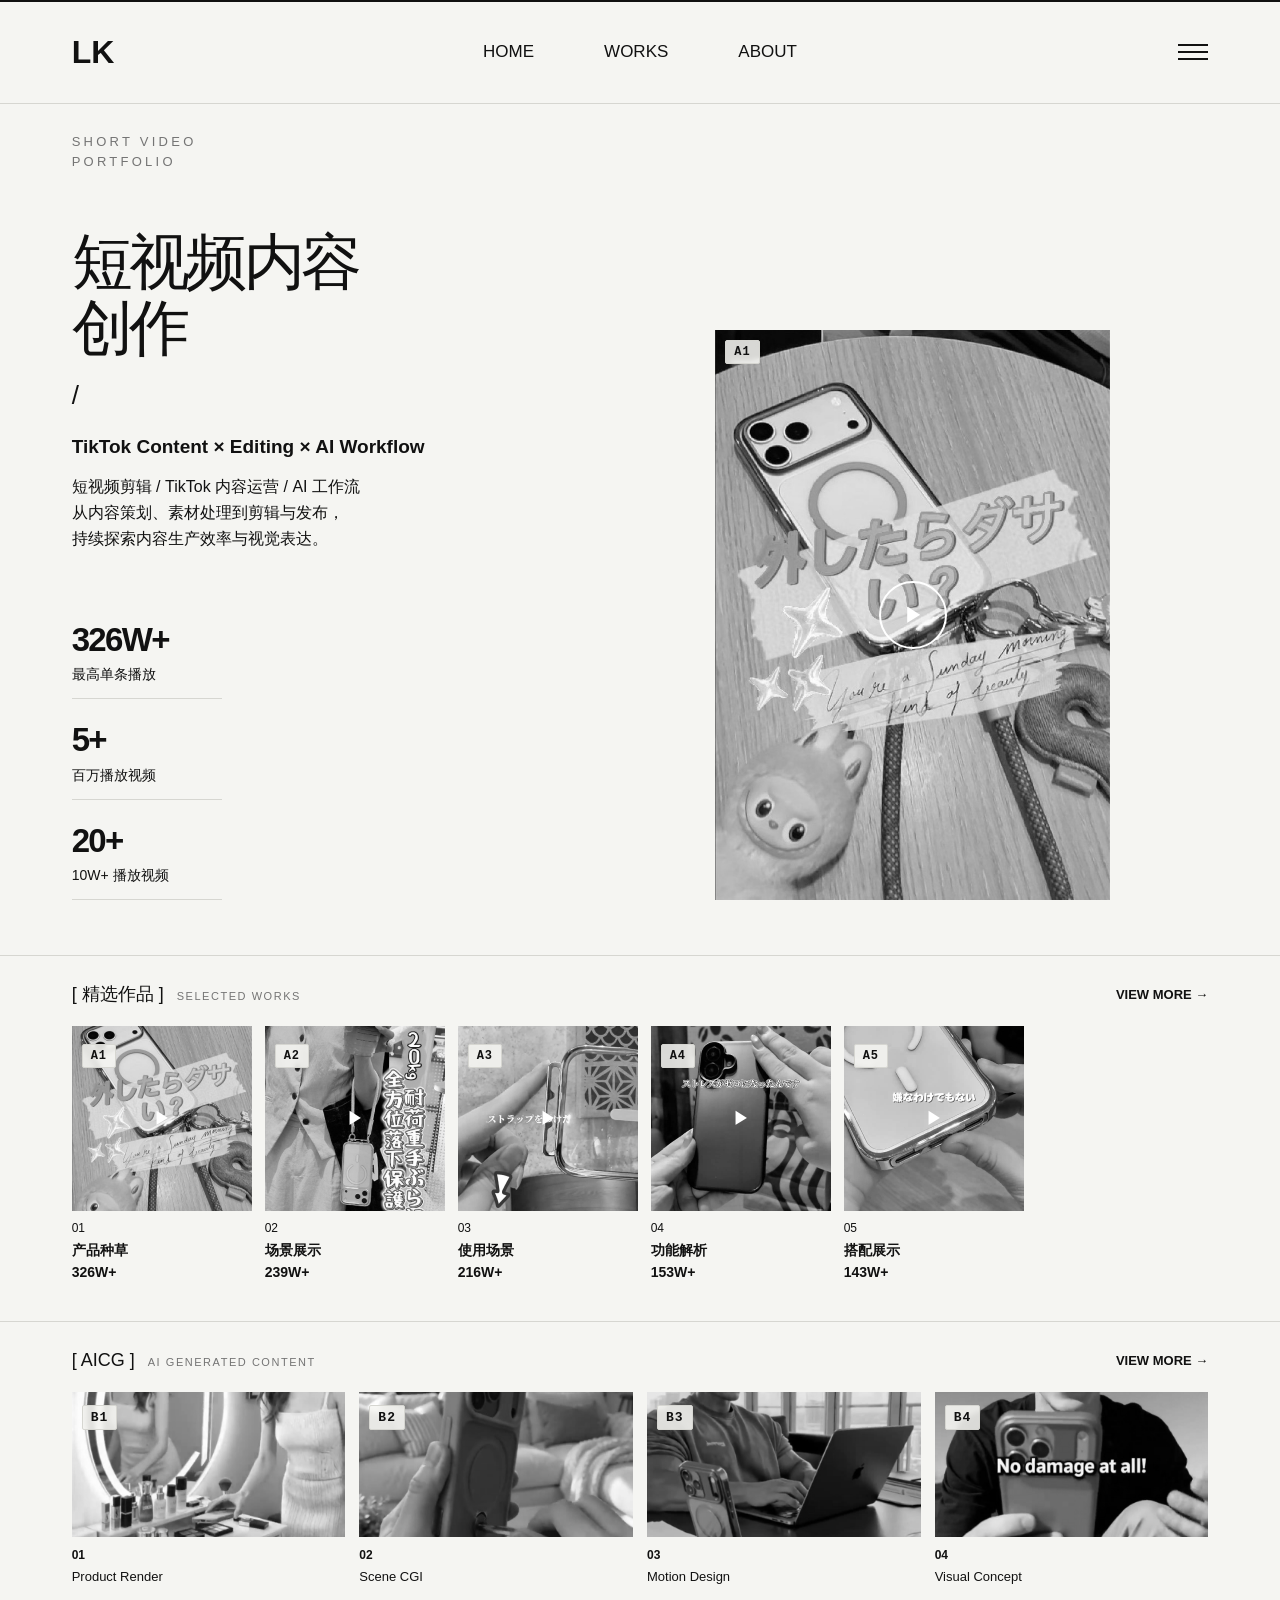
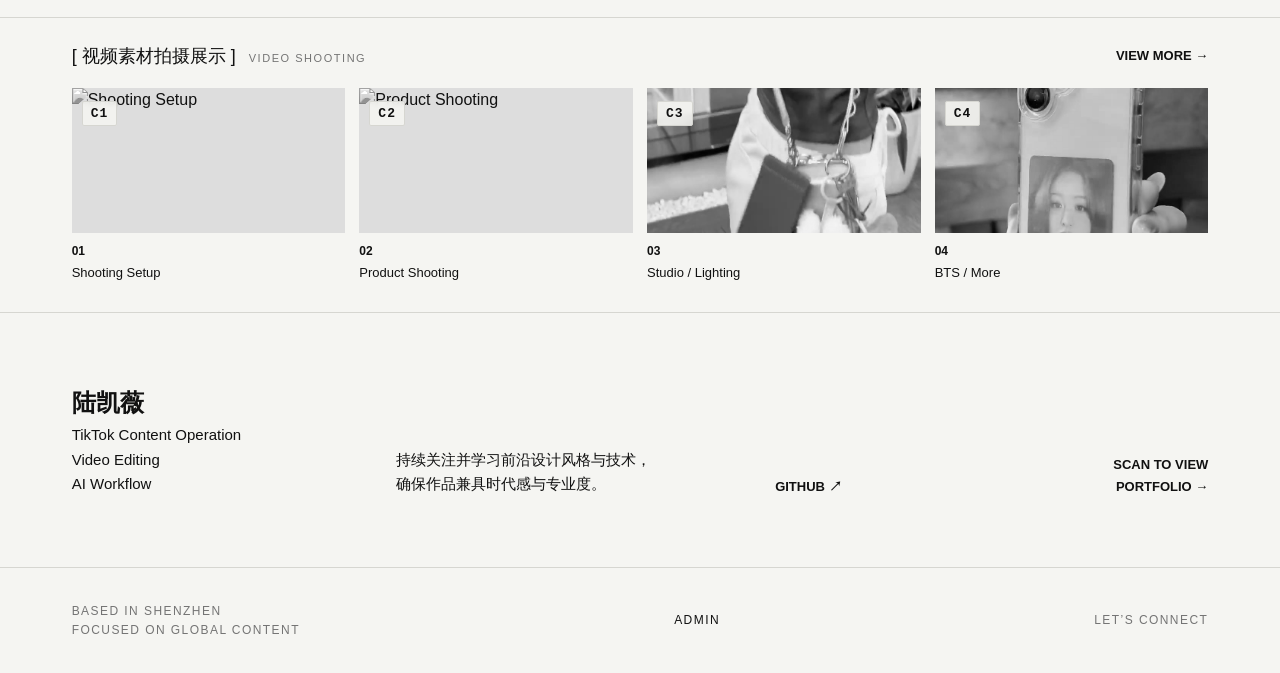
==== commit e21eb2a7: "add real videos and covers (A1-A5/B1-B4/C3/C4), web-optimized H.264" ====
--- a/index.html
+++ b/index.html
@@ -1,2 +1,2 @@
-<!DOCTYPE html><html lang="zh-CN"><head><meta charSet="utf-8"/><meta name="viewport" content="width=device-width, initial-scale=1"/><link rel="preload" as="image" href="https://images.unsplash.com/photo-1517336714731-489689fd1ca8?auto=format&amp;fit=crop&amp;w=900&amp;q=85"/><link rel="preload" as="image" href="https://images.unsplash.com/photo-1500530855697-b586d89ba3ee?auto=format&amp;fit=crop&amp;w=900&amp;q=85"/><link rel="preload" as="image" href="https://images.unsplash.com/photo-1531058020387-3be344556be6?auto=format&amp;fit=crop&amp;w=900&amp;q=85"/><link rel="preload" as="image" href="https://images.unsplash.com/photo-1497366754035-f200968a6e72?auto=format&amp;fit=crop&amp;w=900&amp;q=85"/><link rel="preload" as="image" href="https://images.unsplash.com/photo-1492619375914-88005aa9e8fb?auto=format&amp;fit=crop&amp;w=900&amp;q=85"/><link rel="preload" as="image" href="https://images.unsplash.com/photo-1512499617640-c2f999098c01?auto=format&amp;fit=crop&amp;w=900&amp;q=85"/><link rel="preload" as="image" href="https://images.unsplash.com/photo-1497366216548-37526070297c?auto=format&amp;fit=crop&amp;w=900&amp;q=85"/><link rel="preload" as="image" href="https://images.unsplash.com/photo-1516321318423-f06f85e504b3?auto=format&amp;fit=crop&amp;w=900&amp;q=85"/><link rel="stylesheet" href="/_next/static/css/index.6_wQMoRP.css" data-rsc-css-href="/_next/static/css/index.6_wQMoRP.css" data-precedence="vite-rsc/importer-resources"/><link rel="modulepreload" fetchPriority="low" href="/_next/static/chunks/index-CdtxVUFr.js"/><script src="/_next/static/chunks/rolldown-runtime-C60lm6uB.js" type="module" async=""></script><script src="/_next/static/chunks/framework-D_rUT4EX.js" type="module" async=""></script><script src="/_next/static/chunks/app-elements-H_Dr48wG.js" type="module" async=""></script><script src="/_next/static/chunks/hash-Cp347hhd.js" type="module" async=""></script><script src="/_next/static/chunks/record-uXSNv6cl.js" type="module" async=""></script><script src="/_next/static/chunks/app-rsc-cache-busting-DzGINFWq.js" type="module" async=""></script><script src="/_next/static/chunks/app-rsc-render-mode-CvTCGruk.js" type="module" async=""></script><script src="/_next/static/chunks/headers-C_MtfdF4.js" type="module" async=""></script><script src="/_next/static/chunks/protocol-headers-B9-bVeat.js" type="module" async=""></script><script src="/_next/static/chunks/deployment-id-DFhHa9wO.js" type="module" async=""></script><script src="/_next/static/chunks/navigation-errors-D5LMQqDL.js" type="module" async=""></script><link rel="modulepreload" href="/_next/static/chunks/layout-segment-context-CTRr-4zg.js" crossorigin=""/><link rel="modulepreload" href="/_next/static/chunks/portfolio-DFeGGGwK.js" crossorigin=""/><title>陆凯薇｜短视频作品集</title><meta name="description" content="TikTok Content · Video Editing · AI Workflow"/><link rel="shortcut icon" href="/favicon.svg"/><link rel="icon" href="/favicon.svg"/><meta name="codex-preview" content="development"/><script>Object.assign(((self[Symbol.for("vinext.navigationRuntime")]??={bootstrap:{routeManifest:null},functions:{}}).bootstrap.rsc??={rsc:[]}),{params:{},nav:{"pathname":"/","searchParams":[]}})</script><link rel="modulepreload" href="/_next/static/chunks/index-CdtxVUFr.js" />
-</head><body class="antialiased"><main id="home" class="portfolio"><div class="progress"></div><header class="site-header"><a href="#home" class="logo">LK</a><nav><a href="#home">HOME</a><a href="#works">WORKS</a><a href="#about">ABOUT</a></nav><button class="menu-btn" aria-label="打开菜单"><i></i><i></i><i></i></button></header><section class="hero"><div class="hero-copy"><p class="eyebrow">SHORT VIDEO<br/>PORTFOLIO</p><h1>短视频内容<br/>创作</h1><p class="slash">/</p><p class="intro">TikTok Content × Editing × AI Workflow</p><p class="body-copy">短视频剪辑 / TikTok 内容运营 / AI 工作流<br/>从内容策划、素材处理到剪辑与发布，<br/>持续探索内容生产效率与视觉表达。</p><div class="stats"><div><b>326W+</b><span>最高单条播放</span></div><div><b>5+</b><span>百万播放视频</span></div><div><b>20+</b><span>10W+ 播放视频</span></div></div></div><button class="feature"><span class="slot-code">A1</span><img src="https://images.unsplash.com/photo-1695048133142-1a20484d2569?auto=format&amp;fit=crop&amp;w=900&amp;q=85" alt="326W+ 精选作品"/><span class="play">▶</span><small>PLAY<br/>REEL →</small></button></section><section id="works" class="collection"><header><h2>[ <!-- -->精选作品<!-- --> ] <small>SELECTED WORKS</small></h2><span>VIEW MORE →</span></header><div class="works-row"><button class="work-card"><span class="slot-code">A<!-- -->1</span><div><img src="https://images.unsplash.com/photo-1695048133142-1a20484d2569?auto=format&amp;fit=crop&amp;w=900&amp;q=85" alt="产品种草"/><b>▶</b></div><span>01</span><strong>产品种草</strong><em>326W+</em></button><button class="work-card"><span class="slot-code">A<!-- -->2</span><div><img src="https://images.unsplash.com/photo-1601784551446-20c9e07cdbdb?auto=format&amp;fit=crop&amp;w=900&amp;q=85" alt="场景展示"/><b>▶</b></div><span>02</span><strong>场景展示</strong><em>239W+</em></button><button class="work-card"><span class="slot-code">A<!-- -->3</span><div><img src="https://images.unsplash.com/photo-1609081219090-a6d81d3085bf?auto=format&amp;fit=crop&amp;w=900&amp;q=85" alt="使用场景"/><b>▶</b></div><span>03</span><strong>使用场景</strong><em>216W+</em></button><button class="work-card"><span class="slot-code">A<!-- -->4</span><div><img src="https://images.unsplash.com/photo-1592750475338-74b7b21085ab?auto=format&amp;fit=crop&amp;w=900&amp;q=85" alt="功能解析"/><b>▶</b></div><span>04</span><strong>功能解析</strong><em>153W+</em></button><button class="work-card"><span class="slot-code">A<!-- -->5</span><div><img src="https://images.unsplash.com/photo-1517841905240-472988babdf9?auto=format&amp;fit=crop&amp;w=900&amp;q=85" alt="搭配展示"/><b>▶</b></div><span>05</span><strong>搭配展示</strong><em>143W+</em></button></div></section><section id="aicg" class="collection"><header><h2>[ <!-- -->AICG<!-- --> ] <small>AI GENERATED CONTENT</small></h2><span>VIEW MORE →</span></header><div class="gallery"><button><span class="slot-code">B1</span><img src="https://images.unsplash.com/photo-1517336714731-489689fd1ca8?auto=format&amp;fit=crop&amp;w=900&amp;q=85" alt="Product Render"/><b>01</b><span>Product Render</span></button><button><span class="slot-code">B2</span><img src="https://images.unsplash.com/photo-1500530855697-b586d89ba3ee?auto=format&amp;fit=crop&amp;w=900&amp;q=85" alt="Scene CGI"/><b>02</b><span>Scene CGI</span></button><button><span class="slot-code">B3</span><img src="https://images.unsplash.com/photo-1531058020387-3be344556be6?auto=format&amp;fit=crop&amp;w=900&amp;q=85" alt="Motion Design"/><b>03</b><span>Motion Design</span></button><button><span class="slot-code">B4</span><img src="https://images.unsplash.com/photo-1497366754035-f200968a6e72?auto=format&amp;fit=crop&amp;w=900&amp;q=85" alt="Visual Concept"/><b>04</b><span>Visual Concept</span></button></div></section><section id="shooting" class="collection"><header><h2>[ <!-- -->视频素材拍摄展示<!-- --> ] <small>VIDEO SHOOTING</small></h2><span>VIEW MORE →</span></header><div class="gallery"><button><span class="slot-code">C1</span><img src="https://images.unsplash.com/photo-1492619375914-88005aa9e8fb?auto=format&amp;fit=crop&amp;w=900&amp;q=85" alt="Shooting Setup"/><b>01</b><span>Shooting Setup</span></button><button><span class="slot-code">C2</span><img src="https://images.unsplash.com/photo-1512499617640-c2f999098c01?auto=format&amp;fit=crop&amp;w=900&amp;q=85" alt="Product Shooting"/><b>02</b><span>Product Shooting</span></button><button><span class="slot-code">C3</span><img src="https://images.unsplash.com/photo-1497366216548-37526070297c?auto=format&amp;fit=crop&amp;w=900&amp;q=85" alt="Studio / Lighting"/><b>03</b><span>Studio / Lighting</span></button><button><span class="slot-code">C4</span><img src="https://images.unsplash.com/photo-1516321318423-f06f85e504b3?auto=format&amp;fit=crop&amp;w=900&amp;q=85" alt="BTS / More"/><b>04</b><span>BTS / More</span></button></div></section><section id="about" class="about"><p><b>陆凯薇</b><br/>TikTok Content Operation<br/>Video Editing<br/>AI Workflow</p><p>持续关注并学习前沿设计风格与技术，<br/>确保作品兼具时代感与专业度。</p><a target="_blank" rel="noreferrer" href="https://github.com/sharkchilivv">GITHUB ↗</a><a href="/qr">SCAN TO VIEW<br/>PORTFOLIO →</a></section><footer><span>BASED IN SHENZHEN<br/>FOCUSED ON GLOBAL CONTENT</span><a href="/admin">ADMIN</a><span>LET’S CONNECT</span></footer> </main><script type="module" src="/_next/static/chunks/index-CdtxVUFr.js" id="_R_" async=""></script><script>((self[Symbol.for("vinext.navigationRuntime")]??={bootstrap:{routeManifest:null},functions:{}}).bootstrap.rsc??={rsc:[]}).rsc.push("0:{\"page:/\":\"$L1\",\"layout:/\":\"$L2\",\"route:/\":\"$L3\",\"__route\":\"route:/\",\"__interceptionContext\":null,\"__layoutIds\":[\"layout:/\"],\"__rootLayout\":\"/\",\"__bfcacheSegmentIdentities\":{\"layout:/\":\"[\\\"layout\\\",\\\"layout:/\\\",\\\"root-boundary:/\\\",\\\"\\\"]\",\"page:/\":\"[\\\"page\\\",\\\"page:/\\\",\\\"root-boundary:/\\\",\\\"\\\"]\"},\"__srcPage\":[\"page\"],\"__layoutFlags\":{\"layout:/\":\"s\"},\"__artifactCompatibility\":{\"schemaVersion\":1,\"graphVersion\":\"app-route-graph:1177fd80f83fa7b0\",\"deploymentVersion\":\"a406344f-a106-4afc-9523-cbcd6bc06415\",\"appElementsSchemaVersion\":1,\"rscPayloadSchemaVersion\":1,\"rootBoundaryId\":\"/\",\"renderEpoch\":null},\"__dynamicStaleTime\":0}\n")</script><script>((self[Symbol.for("vinext.navigationRuntime")]??={bootstrap:{routeManifest:null},functions:{}}).bootstrap.rsc??={rsc:[]}).rsc.push("4:I[\"a513af732037\",[],\"Children\",1]\n")</script><script>((self[Symbol.for("vinext.navigationRuntime")]??={bootstrap:{routeManifest:null},functions:{}}).bootstrap.rsc??={rsc:[]}).rsc.push("5:I[\"59eb289cfad5\",[],\"GlobalErrorBoundary\",1]\n")</script><script>((self[Symbol.for("vinext.navigationRuntime")]??={bootstrap:{routeManifest:null},functions:{}}).bootstrap.rsc??={rsc:[]}).rsc.push("6:I[\"b244343c254f\",[],\"default\",1]\n")</script><script>((self[Symbol.for("vinext.navigationRuntime")]??={bootstrap:{routeManifest:null},functions:{}}).bootstrap.rsc??={rsc:[]}).rsc.push("7:I[\"59eb289cfad5\",[],\"ErrorBoundary\",1]\n")</script><script>((self[Symbol.for("vinext.navigationRuntime")]??={bootstrap:{routeManifest:null},functions:{}}).bootstrap.rsc??={rsc:[]}).rsc.push("8:I[\"365b7d7affc8\",[],\"LayoutSegmentProvider\",1]\n")</script><script>((self[Symbol.for("vinext.navigationRuntime")]??={bootstrap:{routeManifest:null},functions:{}}).bootstrap.rsc??={rsc:[]}).rsc.push("9:I[\"a513af732037\",[],\"Slot\",1]\n")</script><script>((self[Symbol.for("vinext.navigationRuntime")]??={bootstrap:{routeManifest:null},functions:{}}).bootstrap.rsc??={rsc:[]}).rsc.push("a:I[\"59eb289cfad5\",[],\"NotFoundBoundary\",1]\n")</script><script>((self[Symbol.for("vinext.navigationRuntime")]??={bootstrap:{routeManifest:null},functions:{}}).bootstrap.rsc??={rsc:[]}).rsc.push("b:I[\"e8e26c802533\",[],\"AppRouterScrollTarget\",1]\n")</script><script>((self[Symbol.for("vinext.navigationRuntime")]??={bootstrap:{routeManifest:null},functions:{}}).bootstrap.rsc??={rsc:[]}).rsc.push("c:I[\"59eb289cfad5\",[],\"RedirectBoundary\",1]\n")</script><script>((self[Symbol.for("vinext.navigationRuntime")]??={bootstrap:{routeManifest:null},functions:{}}).bootstrap.rsc??={rsc:[]}).rsc.push(":HL[\"/_next/static/css/index.6_wQMoRP.css\",\"style\"     ]\n")</script><script>((self[Symbol.for("vinext.navigationRuntime")]??={bootstrap:{routeManifest:null},functions:{}}).bootstrap.rsc??={rsc:[]}).rsc.push("2:[[[\"$\",\"link\",\"css:/_next/static/css/index.6_wQMoRP.css\",{\"rel\":\"stylesheet\",\"precedence\":\"vite-rsc/importer-resources\",\"href\":\"/_next/static/css/index.6_wQMoRP.css\",\"data-rsc-css-href\":\"/_next/static/css/index.6_wQMoRP.css\"}],\"$undefined\"],[\"$\",\"html\",null,{\"lang\":\"zh-CN\",\"children\":[\"$\",\"body\",null,{\"className\":\"antialiased\",\"children\":[\"$\",\"$L4\",null,{}]}]}]]\n")</script><script>((self[Symbol.for("vinext.navigationRuntime")]??={bootstrap:{routeManifest:null},functions:{}}).bootstrap.rsc??={rsc:[]}).rsc.push("3:[[[\"$\",\"meta\",null,{\"charSet\":\"utf-8\"}],[[\"$\",\"title\",\"0\",{\"children\":\"陆凯薇｜短视频作品集\"}],[\"$\",\"meta\",\"1\",{\"name\":\"description\",\"content\":\"TikTok Content · Video Editing · AI Workflow\"}],[\"$\",\"link\",\"2\",{\"data-vinext-streamed-icon\":\"$undefined\",\"rel\":\"shortcut icon\",\"href\":\"/favicon.svg\",\"type\":\"$undefined\",\"sizes\":\"$undefined\",\"color\":\"$undefined\",\"media\":\"$undefined\",\"fetchPriority\":\"$undefined\"}],[\"$\",\"link\",\"3\",{\"data-vinext-streamed-icon\":\"$undefined\",\"rel\":\"icon\",\"href\":\"/favicon.svg\",\"type\":\"$undefined\",\"sizes\":\"$undefined\",\"color\":\"$undefined\",\"media\":\"$undefined\",\"fetchPriority\":\"$undefined\"}],[\"$\",\"meta\",\"4\",{\"name\":\"codex-preview\",\"content\":\"development\"}]],[[\"$\",\"meta\",\"0\",{\"name\":\"viewport\",\"content\":\"width=device-width, initial-scale=1\"}]]],[\"$\",\"$L5\",null,{\"fallback\":\"$6\",\"children\":[\"$\",\"$L7\",null,{\"fallback\":\"$6\",\"children\":[\"$\",\"$L8\",null,{\"providerId\":\"layout:/\",\"segmentMap\":{\"children\":[]},\"children\":[\"$\",\"$L9\",null,{\"id\":\"layout:/\",\"parallelSlots\":\"$undefined\",\"children\":[\"$\",\"$La\",null,{\"resetKey\":\"\",\"fallback\":[[\"$\",\"title\",null,{\"children\":\"404: This page could not be found.\"}],[\"$\",\"div\",null,{\"style\":{\"fontFamily\":\"system-ui,\\\"Segoe UI\\\",Roboto,Helvetica,Arial,sans-serif,\\\"Apple Color Emoji\\\",\\\"Segoe UI Emoji\\\"\",\"height\":\"100vh\",\"textAlign\":\"center\",\"display\":\"flex\",\"flexDirection\":\"column\",\"alignItems\":\"center\",\"justifyContent\":\"center\"},\"children\":[\"$\",\"div\",null,{\"children\":[[\"$\",\"style\",null,{\"dangerouslySetInnerHTML\":{\"__html\":\"body{color:#000;background:#fff;margin:0}.next-error-h1{border-right:1px solid rgba(0,0,0,.3)}@media (prefers-color-scheme:dark){body{color:#fff;background:#000}.next-error-h1{border-right:1px solid rgba(255,255,255,.3)}}\"}}],[\"$\",\"h1\",null,{\"className\":\"next-error-h1\",\"style\":{\"display\":\"inline-block\",\"margin\":\"0 20px 0 0\",\"padding\":\"0 23px 0 0\",\"fontSize\":24,\"fontWeight\":500,\"verticalAlign\":\"top\",\"lineHeight\":\"49px\"},\"children\":404}],[\"$\",\"div\",null,{\"style\":{\"display\":\"inline-block\"},\"children\":[\"$\",\"h2\",null,{\"style\":{\"fontSize\":14,\"fontWeight\":400,\"lineHeight\":\"49px\",\"margin\":0},\"children\":\"This page could not be found.\"}]}]]}]}]],\"children\":[\"$\",\"$Lb\",null,{\"children\":[\"$\",\"$Lc\",null,{\"children\":[[\"$\",\"$L8\",null,{\"providerId\":\"page:/\",\"segmentMap\":{\"children\":[\"__PAGE__\"]},\"children\":[\"$\",\"$L9\",null,{\"id\":\"page:/\"}]}],null]}]}]}]}]}]}]}],null,null]\n")</script><script>((self[Symbol.for("vinext.navigationRuntime")]??={bootstrap:{routeManifest:null},functions:{}}).bootstrap.rsc??={rsc:[]}).rsc.push("d:I[\"1652c0e865f9\",[],\"Portfolio\",1]\n")</script><script>((self[Symbol.for("vinext.navigationRuntime")]??={bootstrap:{routeManifest:null},functions:{}}).bootstrap.rsc??={rsc:[]}).rsc.push("1:[\"$\",\"$Ld\",null,{}]\n")</script><script>Object.assign(((self[Symbol.for("vinext.navigationRuntime")]??={bootstrap:{routeManifest:null},functions:{}}).bootstrap.rsc??={rsc:[]}),{"initialCacheKind":"static"});((self[Symbol.for("vinext.navigationRuntime")]??={bootstrap:{routeManifest:null},functions:{}}).bootstrap.rsc??={rsc:[]}).done=true</script></body></html>+<!DOCTYPE html><html lang="zh-CN"><head><meta charSet="utf-8"/><meta name="viewport" content="width=device-width, initial-scale=1"/><link rel="preload" as="image" href="https://images.unsplash.com/photo-1512499617640-c2f999098c01?auto=format&amp;fit=crop&amp;w=900&amp;q=85"/><link rel="preload" as="image" href="/media/covers/C3.jpg"/><link rel="preload" as="image" href="/media/covers/C4.jpg"/><link rel="stylesheet" href="/_next/static/css/index.CzcerEBy.css" data-rsc-css-href="/_next/static/css/index.CzcerEBy.css" data-precedence="vite-rsc/importer-resources"/><link rel="modulepreload" fetchPriority="low" href="/_next/static/chunks/index-j1m-HL7b.js"/><script src="/_next/static/chunks/rolldown-runtime-C60lm6uB.js" type="module" async=""></script><script src="/_next/static/chunks/framework-D_rUT4EX.js" type="module" async=""></script><script src="/_next/static/chunks/app-elements-H_Dr48wG.js" type="module" async=""></script><script src="/_next/static/chunks/hash-Cp347hhd.js" type="module" async=""></script><script src="/_next/static/chunks/record-uXSNv6cl.js" type="module" async=""></script><script src="/_next/static/chunks/app-rsc-cache-busting-ChnlUyCp.js" type="module" async=""></script><script src="/_next/static/chunks/app-rsc-render-mode-CvTCGruk.js" type="module" async=""></script><script src="/_next/static/chunks/headers-C_MtfdF4.js" type="module" async=""></script><script src="/_next/static/chunks/protocol-headers-B9-bVeat.js" type="module" async=""></script><script src="/_next/static/chunks/deployment-id-DFhHa9wO.js" type="module" async=""></script><script src="/_next/static/chunks/navigation-errors-D5LMQqDL.js" type="module" async=""></script><link rel="modulepreload" href="/_next/static/chunks/layout-segment-context-DDwkSbmx.js" crossorigin=""/><link rel="modulepreload" href="/_next/static/chunks/portfolio-DUqL8f8F.js" crossorigin=""/><title>陆凯薇｜短视频作品集</title><meta name="description" content="TikTok Content · Video Editing · AI Workflow"/><link rel="shortcut icon" href="/favicon.svg"/><link rel="icon" href="/favicon.svg"/><meta name="codex-preview" content="development"/><script>Object.assign(((self[Symbol.for("vinext.navigationRuntime")]??={bootstrap:{routeManifest:null},functions:{}}).bootstrap.rsc??={rsc:[]}),{params:{},nav:{"pathname":"/","searchParams":[]}})</script><link rel="modulepreload" href="/_next/static/chunks/index-j1m-HL7b.js" />
+</head><body class="antialiased"><main id="home" class="portfolio"><div class="progress"></div><header class="site-header"><a href="#home" class="logo">LK</a><nav><a href="#home">HOME</a><a href="#works">WORKS</a><a href="#about">ABOUT</a></nav><button class="menu-btn" aria-label="打开菜单"><i></i><i></i><i></i></button></header><section class="hero"><div class="hero-copy"><p class="eyebrow">SHORT VIDEO<br/>PORTFOLIO</p><h1>短视频内容<br/>创作</h1><p class="slash">/</p><p class="intro">TikTok Content × Editing × AI Workflow</p><p class="body-copy">短视频剪辑 / TikTok 内容运营 / AI 工作流<br/>从内容策划、素材处理到剪辑与发布，<br/>持续探索内容生产效率与视觉表达。</p><div class="stats"><div><b>326W+</b><span>最高单条播放</span></div><div><b>5+</b><span>百万播放视频</span></div><div><b>20+</b><span>10W+ 播放视频</span></div></div></div><button class="feature"><span class="slot-code">A1</span><img src="/media/covers/A1.jpg" alt="326W+ 精选作品"/><span class="play">▶</span><small>PLAY<br/>REEL →</small></button></section><section id="works" class="collection"><header><h2>[ <!-- -->精选作品<!-- --> ] <small>SELECTED WORKS</small></h2><span>VIEW MORE →</span></header><div class="works-row"><button class="work-card"><span class="slot-code">A<!-- -->1</span><div><img src="/media/covers/A1.jpg" alt="产品种草"/><b>▶</b></div><span>01</span><strong>产品种草</strong><em>326W+</em></button><button class="work-card"><span class="slot-code">A<!-- -->2</span><div><img src="/media/covers/A2.jpg" alt="场景展示"/><b>▶</b></div><span>02</span><strong>场景展示</strong><em>239W+</em></button><button class="work-card"><span class="slot-code">A<!-- -->3</span><div><img src="/media/covers/A3.jpg" alt="使用场景"/><b>▶</b></div><span>03</span><strong>使用场景</strong><em>216W+</em></button><button class="work-card"><span class="slot-code">A<!-- -->4</span><div><img src="/media/covers/A4.jpg" alt="功能解析"/><b>▶</b></div><span>04</span><strong>功能解析</strong><em>153W+</em></button><button class="work-card"><span class="slot-code">A<!-- -->5</span><div><img src="/media/covers/A5.jpg" alt="搭配展示"/><b>▶</b></div><span>05</span><strong>搭配展示</strong><em>143W+</em></button></div></section><section id="aicg" class="collection"><header><h2>[ <!-- -->AICG<!-- --> ] <small>AI GENERATED CONTENT</small></h2><span>VIEW MORE →</span></header><div class="gallery"><button><span class="slot-code">B1</span><img src="/media/covers/B1.jpg" alt="Product Render"/><b>01</b><span>Product Render</span></button><button><span class="slot-code">B2</span><img src="/media/covers/B2.jpg" alt="Scene CGI"/><b>02</b><span>Scene CGI</span></button><button><span class="slot-code">B3</span><img src="/media/covers/B3.jpg" alt="Motion Design"/><b>03</b><span>Motion Design</span></button><button><span class="slot-code">B4</span><img src="/media/covers/B4.jpg" alt="Visual Concept"/><b>04</b><span>Visual Concept</span></button></div></section><section id="shooting" class="collection"><header><h2>[ <!-- -->视频素材拍摄展示<!-- --> ] <small>VIDEO SHOOTING</small></h2><span>VIEW MORE →</span></header><div class="gallery"><button><span class="slot-code">C1</span><img src="https://images.unsplash.com/photo-1492619375914-88005aa9e8fb?auto=format&amp;fit=crop&amp;w=900&amp;q=85" alt="Shooting Setup"/><b>01</b><span>Shooting Setup</span></button><button><span class="slot-code">C2</span><img src="https://images.unsplash.com/photo-1512499617640-c2f999098c01?auto=format&amp;fit=crop&amp;w=900&amp;q=85" alt="Product Shooting"/><b>02</b><span>Product Shooting</span></button><button><span class="slot-code">C3</span><img src="/media/covers/C3.jpg" alt="Studio / Lighting"/><b>03</b><span>Studio / Lighting</span></button><button><span class="slot-code">C4</span><img src="/media/covers/C4.jpg" alt="BTS / More"/><b>04</b><span>BTS / More</span></button></div></section><section id="about" class="about"><p><b>陆凯薇</b><br/>TikTok Content Operation<br/>Video Editing<br/>AI Workflow</p><p>持续关注并学习前沿设计风格与技术，<br/>确保作品兼具时代感与专业度。</p><a target="_blank" rel="noreferrer" href="https://github.com/sharkchilivv">GITHUB ↗</a><a href="/qr">SCAN TO VIEW<br/>PORTFOLIO →</a></section><footer><span>BASED IN SHENZHEN<br/>FOCUSED ON GLOBAL CONTENT</span><a href="/admin">ADMIN</a><span>LET’S CONNECT</span></footer> </main><script type="module" src="/_next/static/chunks/index-j1m-HL7b.js" id="_R_" async=""></script><script>((self[Symbol.for("vinext.navigationRuntime")]??={bootstrap:{routeManifest:null},functions:{}}).bootstrap.rsc??={rsc:[]}).rsc.push("0:{\"page:/\":\"$L1\",\"layout:/\":\"$L2\",\"route:/\":\"$L3\",\"__route\":\"route:/\",\"__interceptionContext\":null,\"__layoutIds\":[\"layout:/\"],\"__rootLayout\":\"/\",\"__bfcacheSegmentIdentities\":{\"layout:/\":\"[\\\"layout\\\",\\\"layout:/\\\",\\\"root-boundary:/\\\",\\\"\\\"]\",\"page:/\":\"[\\\"page\\\",\\\"page:/\\\",\\\"root-boundary:/\\\",\\\"\\\"]\"},\"__srcPage\":[\"page\"],\"__layoutFlags\":{\"layout:/\":\"s\"},\"__artifactCompatibility\":{\"schemaVersion\":1,\"graphVersion\":\"app-route-graph:1177fd80f83fa7b0\",\"deploymentVersion\":\"3c854c90-5d3f-4810-b976-58ceea0ede9c\",\"appElementsSchemaVersion\":1,\"rscPayloadSchemaVersion\":1,\"rootBoundaryId\":\"/\",\"renderEpoch\":null},\"__dynamicStaleTime\":0}\n")</script><script>((self[Symbol.for("vinext.navigationRuntime")]??={bootstrap:{routeManifest:null},functions:{}}).bootstrap.rsc??={rsc:[]}).rsc.push("4:I[\"a513af732037\",[],\"Children\",1]\n")</script><script>((self[Symbol.for("vinext.navigationRuntime")]??={bootstrap:{routeManifest:null},functions:{}}).bootstrap.rsc??={rsc:[]}).rsc.push("5:I[\"59eb289cfad5\",[],\"GlobalErrorBoundary\",1]\n")</script><script>((self[Symbol.for("vinext.navigationRuntime")]??={bootstrap:{routeManifest:null},functions:{}}).bootstrap.rsc??={rsc:[]}).rsc.push("6:I[\"b244343c254f\",[],\"default\",1]\n")</script><script>((self[Symbol.for("vinext.navigationRuntime")]??={bootstrap:{routeManifest:null},functions:{}}).bootstrap.rsc??={rsc:[]}).rsc.push("7:I[\"59eb289cfad5\",[],\"ErrorBoundary\",1]\n")</script><script>((self[Symbol.for("vinext.navigationRuntime")]??={bootstrap:{routeManifest:null},functions:{}}).bootstrap.rsc??={rsc:[]}).rsc.push("8:I[\"365b7d7affc8\",[],\"LayoutSegmentProvider\",1]\n")</script><script>((self[Symbol.for("vinext.navigationRuntime")]??={bootstrap:{routeManifest:null},functions:{}}).bootstrap.rsc??={rsc:[]}).rsc.push("9:I[\"a513af732037\",[],\"Slot\",1]\n")</script><script>((self[Symbol.for("vinext.navigationRuntime")]??={bootstrap:{routeManifest:null},functions:{}}).bootstrap.rsc??={rsc:[]}).rsc.push("a:I[\"59eb289cfad5\",[],\"NotFoundBoundary\",1]\n")</script><script>((self[Symbol.for("vinext.navigationRuntime")]??={bootstrap:{routeManifest:null},functions:{}}).bootstrap.rsc??={rsc:[]}).rsc.push("b:I[\"e8e26c802533\",[],\"AppRouterScrollTarget\",1]\n")</script><script>((self[Symbol.for("vinext.navigationRuntime")]??={bootstrap:{routeManifest:null},functions:{}}).bootstrap.rsc??={rsc:[]}).rsc.push("c:I[\"59eb289cfad5\",[],\"RedirectBoundary\",1]\n")</script><script>((self[Symbol.for("vinext.navigationRuntime")]??={bootstrap:{routeManifest:null},functions:{}}).bootstrap.rsc??={rsc:[]}).rsc.push(":HL[\"/_next/static/css/index.CzcerEBy.css\",\"style\"     ]\n")</script><script>((self[Symbol.for("vinext.navigationRuntime")]??={bootstrap:{routeManifest:null},functions:{}}).bootstrap.rsc??={rsc:[]}).rsc.push("2:[[[\"$\",\"link\",\"css:/_next/static/css/index.CzcerEBy.css\",{\"rel\":\"stylesheet\",\"precedence\":\"vite-rsc/importer-resources\",\"href\":\"/_next/static/css/index.CzcerEBy.css\",\"data-rsc-css-href\":\"/_next/static/css/index.CzcerEBy.css\"}],\"$undefined\"],[\"$\",\"html\",null,{\"lang\":\"zh-CN\",\"children\":[\"$\",\"body\",null,{\"className\":\"antialiased\",\"children\":[\"$\",\"$L4\",null,{}]}]}]]\n")</script><script>((self[Symbol.for("vinext.navigationRuntime")]??={bootstrap:{routeManifest:null},functions:{}}).bootstrap.rsc??={rsc:[]}).rsc.push("3:[[[\"$\",\"meta\",null,{\"charSet\":\"utf-8\"}],[[\"$\",\"title\",\"0\",{\"children\":\"陆凯薇｜短视频作品集\"}],[\"$\",\"meta\",\"1\",{\"name\":\"description\",\"content\":\"TikTok Content · Video Editing · AI Workflow\"}],[\"$\",\"link\",\"2\",{\"data-vinext-streamed-icon\":\"$undefined\",\"rel\":\"shortcut icon\",\"href\":\"/favicon.svg\",\"type\":\"$undefined\",\"sizes\":\"$undefined\",\"color\":\"$undefined\",\"media\":\"$undefined\",\"fetchPriority\":\"$undefined\"}],[\"$\",\"link\",\"3\",{\"data-vinext-streamed-icon\":\"$undefined\",\"rel\":\"icon\",\"href\":\"/favicon.svg\",\"type\":\"$undefined\",\"sizes\":\"$undefined\",\"color\":\"$undefined\",\"media\":\"$undefined\",\"fetchPriority\":\"$undefined\"}],[\"$\",\"meta\",\"4\",{\"name\":\"codex-preview\",\"content\":\"development\"}]],[[\"$\",\"meta\",\"0\",{\"name\":\"viewport\",\"content\":\"width=device-width, initial-scale=1\"}]]],[\"$\",\"$L5\",null,{\"fallback\":\"$6\",\"children\":[\"$\",\"$L7\",null,{\"fallback\":\"$6\",\"children\":[\"$\",\"$L8\",null,{\"providerId\":\"layout:/\",\"segmentMap\":{\"children\":[]},\"children\":[\"$\",\"$L9\",null,{\"id\":\"layout:/\",\"parallelSlots\":\"$undefined\",\"children\":[\"$\",\"$La\",null,{\"resetKey\":\"\",\"fallback\":[[\"$\",\"title\",null,{\"children\":\"404: This page could not be found.\"}],[\"$\",\"div\",null,{\"style\":{\"fontFamily\":\"system-ui,\\\"Segoe UI\\\",Roboto,Helvetica,Arial,sans-serif,\\\"Apple Color Emoji\\\",\\\"Segoe UI Emoji\\\"\",\"height\":\"100vh\",\"textAlign\":\"center\",\"display\":\"flex\",\"flexDirection\":\"column\",\"alignItems\":\"center\",\"justifyContent\":\"center\"},\"children\":[\"$\",\"div\",null,{\"children\":[[\"$\",\"style\",null,{\"dangerouslySetInnerHTML\":{\"__html\":\"body{color:#000;background:#fff;margin:0}.next-error-h1{border-right:1px solid rgba(0,0,0,.3)}@media (prefers-color-scheme:dark){body{color:#fff;background:#000}.next-error-h1{border-right:1px solid rgba(255,255,255,.3)}}\"}}],[\"$\",\"h1\",null,{\"className\":\"next-error-h1\",\"style\":{\"display\":\"inline-block\",\"margin\":\"0 20px 0 0\",\"padding\":\"0 23px 0 0\",\"fontSize\":24,\"fontWeight\":500,\"verticalAlign\":\"top\",\"lineHeight\":\"49px\"},\"children\":404}],[\"$\",\"div\",null,{\"style\":{\"display\":\"inline-block\"},\"children\":[\"$\",\"h2\",null,{\"style\":{\"fontSize\":14,\"fontWeight\":400,\"lineHeight\":\"49px\",\"margin\":0},\"children\":\"This page could not be found.\"}]}]]}]}]],\"children\":[\"$\",\"$Lb\",null,{\"children\":[\"$\",\"$Lc\",null,{\"children\":[[\"$\",\"$L8\",null,{\"providerId\":\"page:/\",\"segmentMap\":{\"children\":[\"__PAGE__\"]},\"children\":[\"$\",\"$L9\",null,{\"id\":\"page:/\"}]}],null]}]}]}]}]}]}]}],null,null]\n")</script><script>((self[Symbol.for("vinext.navigationRuntime")]??={bootstrap:{routeManifest:null},functions:{}}).bootstrap.rsc??={rsc:[]}).rsc.push("d:I[\"1652c0e865f9\",[],\"Portfolio\",1]\n")</script><script>((self[Symbol.for("vinext.navigationRuntime")]??={bootstrap:{routeManifest:null},functions:{}}).bootstrap.rsc??={rsc:[]}).rsc.push("1:[\"$\",\"$Ld\",null,{}]\n")</script><script>Object.assign(((self[Symbol.for("vinext.navigationRuntime")]??={bootstrap:{routeManifest:null},functions:{}}).bootstrap.rsc??={rsc:[]}),{"initialCacheKind":"static"});((self[Symbol.for("vinext.navigationRuntime")]??={bootstrap:{routeManifest:null},functions:{}}).bootstrap.rsc??={rsc:[]}).done=true</script></body></html>
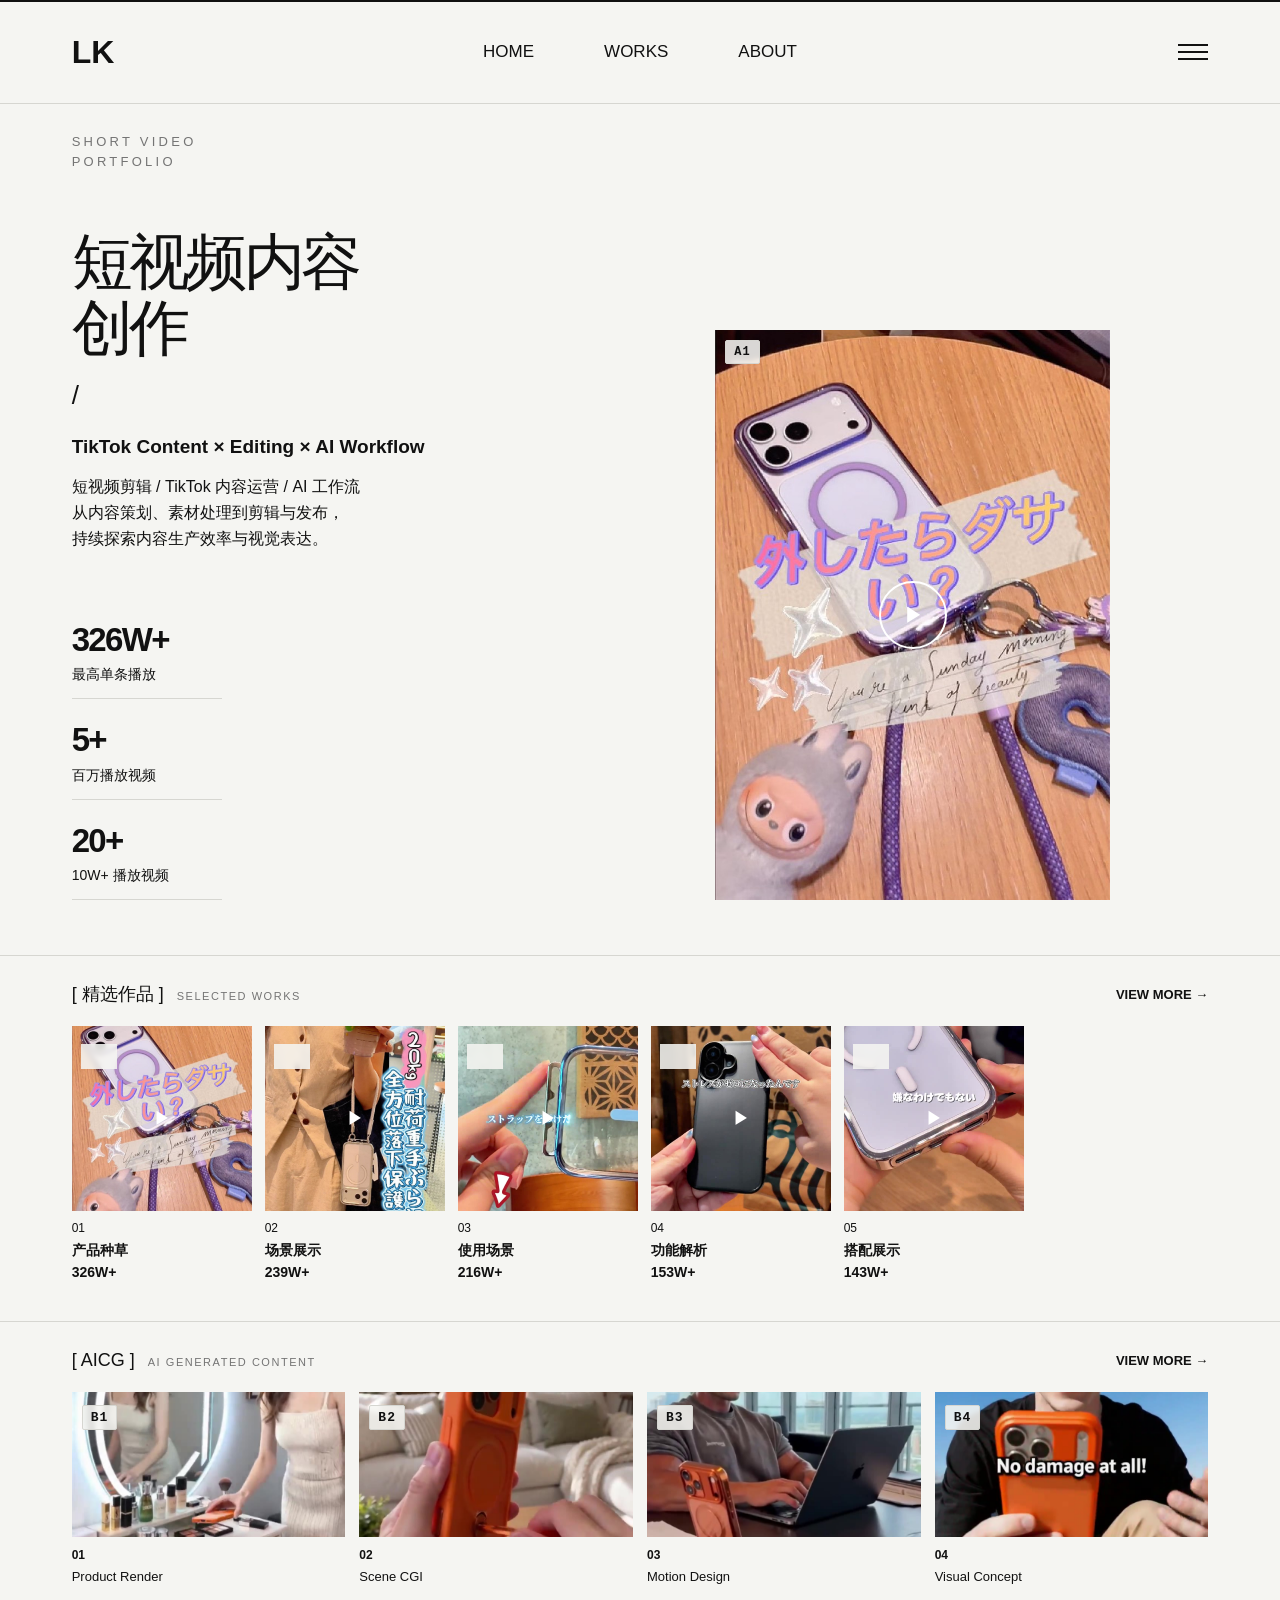
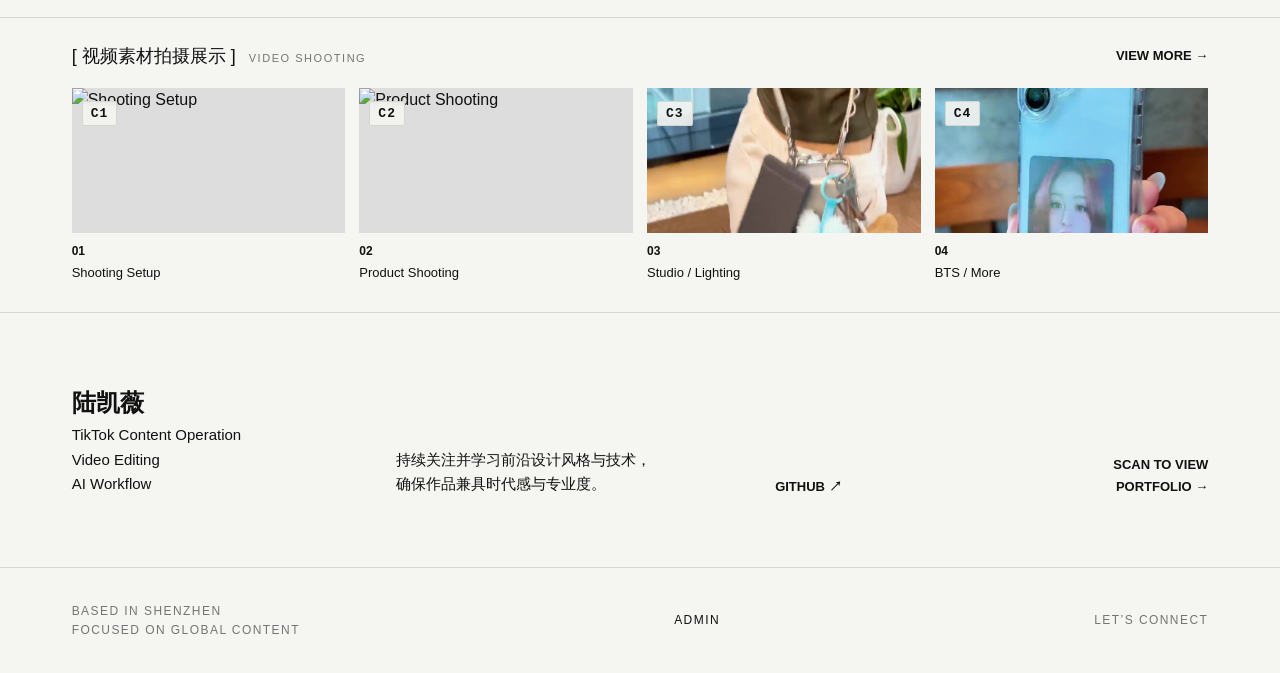
==== commit e043182b: "add real videos and covers (A1-A5/B1-B4/C3/C4), web-optimized H.264" ====
--- a/index.html
+++ b/index.html
@@ -1,2 +1,2 @@
-<!DOCTYPE html><html lang="zh-CN"><head><meta charSet="utf-8"/><meta name="viewport" content="width=device-width, initial-scale=1"/><link rel="preload" as="image" href="https://images.unsplash.com/photo-1512499617640-c2f999098c01?auto=format&amp;fit=crop&amp;w=900&amp;q=85"/><link rel="preload" as="image" href="/media/covers/C3.jpg"/><link rel="preload" as="image" href="/media/covers/C4.jpg"/><link rel="stylesheet" href="/_next/static/css/index.CzcerEBy.css" data-rsc-css-href="/_next/static/css/index.CzcerEBy.css" data-precedence="vite-rsc/importer-resources"/><link rel="modulepreload" fetchPriority="low" href="/_next/static/chunks/index-j1m-HL7b.js"/><script src="/_next/static/chunks/rolldown-runtime-C60lm6uB.js" type="module" async=""></script><script src="/_next/static/chunks/framework-D_rUT4EX.js" type="module" async=""></script><script src="/_next/static/chunks/app-elements-H_Dr48wG.js" type="module" async=""></script><script src="/_next/static/chunks/hash-Cp347hhd.js" type="module" async=""></script><script src="/_next/static/chunks/record-uXSNv6cl.js" type="module" async=""></script><script src="/_next/static/chunks/app-rsc-cache-busting-ChnlUyCp.js" type="module" async=""></script><script src="/_next/static/chunks/app-rsc-render-mode-CvTCGruk.js" type="module" async=""></script><script src="/_next/static/chunks/headers-C_MtfdF4.js" type="module" async=""></script><script src="/_next/static/chunks/protocol-headers-B9-bVeat.js" type="module" async=""></script><script src="/_next/static/chunks/deployment-id-DFhHa9wO.js" type="module" async=""></script><script src="/_next/static/chunks/navigation-errors-D5LMQqDL.js" type="module" async=""></script><link rel="modulepreload" href="/_next/static/chunks/layout-segment-context-DDwkSbmx.js" crossorigin=""/><link rel="modulepreload" href="/_next/static/chunks/portfolio-DUqL8f8F.js" crossorigin=""/><title>陆凯薇｜短视频作品集</title><meta name="description" content="TikTok Content · Video Editing · AI Workflow"/><link rel="shortcut icon" href="/favicon.svg"/><link rel="icon" href="/favicon.svg"/><meta name="codex-preview" content="development"/><script>Object.assign(((self[Symbol.for("vinext.navigationRuntime")]??={bootstrap:{routeManifest:null},functions:{}}).bootstrap.rsc??={rsc:[]}),{params:{},nav:{"pathname":"/","searchParams":[]}})</script><link rel="modulepreload" href="/_next/static/chunks/index-j1m-HL7b.js" />
-</head><body class="antialiased"><main id="home" class="portfolio"><div class="progress"></div><header class="site-header"><a href="#home" class="logo">LK</a><nav><a href="#home">HOME</a><a href="#works">WORKS</a><a href="#about">ABOUT</a></nav><button class="menu-btn" aria-label="打开菜单"><i></i><i></i><i></i></button></header><section class="hero"><div class="hero-copy"><p class="eyebrow">SHORT VIDEO<br/>PORTFOLIO</p><h1>短视频内容<br/>创作</h1><p class="slash">/</p><p class="intro">TikTok Content × Editing × AI Workflow</p><p class="body-copy">短视频剪辑 / TikTok 内容运营 / AI 工作流<br/>从内容策划、素材处理到剪辑与发布，<br/>持续探索内容生产效率与视觉表达。</p><div class="stats"><div><b>326W+</b><span>最高单条播放</span></div><div><b>5+</b><span>百万播放视频</span></div><div><b>20+</b><span>10W+ 播放视频</span></div></div></div><button class="feature"><span class="slot-code">A1</span><img src="/media/covers/A1.jpg" alt="326W+ 精选作品"/><span class="play">▶</span><small>PLAY<br/>REEL →</small></button></section><section id="works" class="collection"><header><h2>[ <!-- -->精选作品<!-- --> ] <small>SELECTED WORKS</small></h2><span>VIEW MORE →</span></header><div class="works-row"><button class="work-card"><span class="slot-code">A<!-- -->1</span><div><img src="/media/covers/A1.jpg" alt="产品种草"/><b>▶</b></div><span>01</span><strong>产品种草</strong><em>326W+</em></button><button class="work-card"><span class="slot-code">A<!-- -->2</span><div><img src="/media/covers/A2.jpg" alt="场景展示"/><b>▶</b></div><span>02</span><strong>场景展示</strong><em>239W+</em></button><button class="work-card"><span class="slot-code">A<!-- -->3</span><div><img src="/media/covers/A3.jpg" alt="使用场景"/><b>▶</b></div><span>03</span><strong>使用场景</strong><em>216W+</em></button><button class="work-card"><span class="slot-code">A<!-- -->4</span><div><img src="/media/covers/A4.jpg" alt="功能解析"/><b>▶</b></div><span>04</span><strong>功能解析</strong><em>153W+</em></button><button class="work-card"><span class="slot-code">A<!-- -->5</span><div><img src="/media/covers/A5.jpg" alt="搭配展示"/><b>▶</b></div><span>05</span><strong>搭配展示</strong><em>143W+</em></button></div></section><section id="aicg" class="collection"><header><h2>[ <!-- -->AICG<!-- --> ] <small>AI GENERATED CONTENT</small></h2><span>VIEW MORE →</span></header><div class="gallery"><button><span class="slot-code">B1</span><img src="/media/covers/B1.jpg" alt="Product Render"/><b>01</b><span>Product Render</span></button><button><span class="slot-code">B2</span><img src="/media/covers/B2.jpg" alt="Scene CGI"/><b>02</b><span>Scene CGI</span></button><button><span class="slot-code">B3</span><img src="/media/covers/B3.jpg" alt="Motion Design"/><b>03</b><span>Motion Design</span></button><button><span class="slot-code">B4</span><img src="/media/covers/B4.jpg" alt="Visual Concept"/><b>04</b><span>Visual Concept</span></button></div></section><section id="shooting" class="collection"><header><h2>[ <!-- -->视频素材拍摄展示<!-- --> ] <small>VIDEO SHOOTING</small></h2><span>VIEW MORE →</span></header><div class="gallery"><button><span class="slot-code">C1</span><img src="https://images.unsplash.com/photo-1492619375914-88005aa9e8fb?auto=format&amp;fit=crop&amp;w=900&amp;q=85" alt="Shooting Setup"/><b>01</b><span>Shooting Setup</span></button><button><span class="slot-code">C2</span><img src="https://images.unsplash.com/photo-1512499617640-c2f999098c01?auto=format&amp;fit=crop&amp;w=900&amp;q=85" alt="Product Shooting"/><b>02</b><span>Product Shooting</span></button><button><span class="slot-code">C3</span><img src="/media/covers/C3.jpg" alt="Studio / Lighting"/><b>03</b><span>Studio / Lighting</span></button><button><span class="slot-code">C4</span><img src="/media/covers/C4.jpg" alt="BTS / More"/><b>04</b><span>BTS / More</span></button></div></section><section id="about" class="about"><p><b>陆凯薇</b><br/>TikTok Content Operation<br/>Video Editing<br/>AI Workflow</p><p>持续关注并学习前沿设计风格与技术，<br/>确保作品兼具时代感与专业度。</p><a target="_blank" rel="noreferrer" href="https://github.com/sharkchilivv">GITHUB ↗</a><a href="/qr">SCAN TO VIEW<br/>PORTFOLIO →</a></section><footer><span>BASED IN SHENZHEN<br/>FOCUSED ON GLOBAL CONTENT</span><a href="/admin">ADMIN</a><span>LET’S CONNECT</span></footer> </main><script type="module" src="/_next/static/chunks/index-j1m-HL7b.js" id="_R_" async=""></script><script>((self[Symbol.for("vinext.navigationRuntime")]??={bootstrap:{routeManifest:null},functions:{}}).bootstrap.rsc??={rsc:[]}).rsc.push("0:{\"page:/\":\"$L1\",\"layout:/\":\"$L2\",\"route:/\":\"$L3\",\"__route\":\"route:/\",\"__interceptionContext\":null,\"__layoutIds\":[\"layout:/\"],\"__rootLayout\":\"/\",\"__bfcacheSegmentIdentities\":{\"layout:/\":\"[\\\"layout\\\",\\\"layout:/\\\",\\\"root-boundary:/\\\",\\\"\\\"]\",\"page:/\":\"[\\\"page\\\",\\\"page:/\\\",\\\"root-boundary:/\\\",\\\"\\\"]\"},\"__srcPage\":[\"page\"],\"__layoutFlags\":{\"layout:/\":\"s\"},\"__artifactCompatibility\":{\"schemaVersion\":1,\"graphVersion\":\"app-route-graph:1177fd80f83fa7b0\",\"deploymentVersion\":\"3c854c90-5d3f-4810-b976-58ceea0ede9c\",\"appElementsSchemaVersion\":1,\"rscPayloadSchemaVersion\":1,\"rootBoundaryId\":\"/\",\"renderEpoch\":null},\"__dynamicStaleTime\":0}\n")</script><script>((self[Symbol.for("vinext.navigationRuntime")]??={bootstrap:{routeManifest:null},functions:{}}).bootstrap.rsc??={rsc:[]}).rsc.push("4:I[\"a513af732037\",[],\"Children\",1]\n")</script><script>((self[Symbol.for("vinext.navigationRuntime")]??={bootstrap:{routeManifest:null},functions:{}}).bootstrap.rsc??={rsc:[]}).rsc.push("5:I[\"59eb289cfad5\",[],\"GlobalErrorBoundary\",1]\n")</script><script>((self[Symbol.for("vinext.navigationRuntime")]??={bootstrap:{routeManifest:null},functions:{}}).bootstrap.rsc??={rsc:[]}).rsc.push("6:I[\"b244343c254f\",[],\"default\",1]\n")</script><script>((self[Symbol.for("vinext.navigationRuntime")]??={bootstrap:{routeManifest:null},functions:{}}).bootstrap.rsc??={rsc:[]}).rsc.push("7:I[\"59eb289cfad5\",[],\"ErrorBoundary\",1]\n")</script><script>((self[Symbol.for("vinext.navigationRuntime")]??={bootstrap:{routeManifest:null},functions:{}}).bootstrap.rsc??={rsc:[]}).rsc.push("8:I[\"365b7d7affc8\",[],\"LayoutSegmentProvider\",1]\n")</script><script>((self[Symbol.for("vinext.navigationRuntime")]??={bootstrap:{routeManifest:null},functions:{}}).bootstrap.rsc??={rsc:[]}).rsc.push("9:I[\"a513af732037\",[],\"Slot\",1]\n")</script><script>((self[Symbol.for("vinext.navigationRuntime")]??={bootstrap:{routeManifest:null},functions:{}}).bootstrap.rsc??={rsc:[]}).rsc.push("a:I[\"59eb289cfad5\",[],\"NotFoundBoundary\",1]\n")</script><script>((self[Symbol.for("vinext.navigationRuntime")]??={bootstrap:{routeManifest:null},functions:{}}).bootstrap.rsc??={rsc:[]}).rsc.push("b:I[\"e8e26c802533\",[],\"AppRouterScrollTarget\",1]\n")</script><script>((self[Symbol.for("vinext.navigationRuntime")]??={bootstrap:{routeManifest:null},functions:{}}).bootstrap.rsc??={rsc:[]}).rsc.push("c:I[\"59eb289cfad5\",[],\"RedirectBoundary\",1]\n")</script><script>((self[Symbol.for("vinext.navigationRuntime")]??={bootstrap:{routeManifest:null},functions:{}}).bootstrap.rsc??={rsc:[]}).rsc.push(":HL[\"/_next/static/css/index.CzcerEBy.css\",\"style\"     ]\n")</script><script>((self[Symbol.for("vinext.navigationRuntime")]??={bootstrap:{routeManifest:null},functions:{}}).bootstrap.rsc??={rsc:[]}).rsc.push("2:[[[\"$\",\"link\",\"css:/_next/static/css/index.CzcerEBy.css\",{\"rel\":\"stylesheet\",\"precedence\":\"vite-rsc/importer-resources\",\"href\":\"/_next/static/css/index.CzcerEBy.css\",\"data-rsc-css-href\":\"/_next/static/css/index.CzcerEBy.css\"}],\"$undefined\"],[\"$\",\"html\",null,{\"lang\":\"zh-CN\",\"children\":[\"$\",\"body\",null,{\"className\":\"antialiased\",\"children\":[\"$\",\"$L4\",null,{}]}]}]]\n")</script><script>((self[Symbol.for("vinext.navigationRuntime")]??={bootstrap:{routeManifest:null},functions:{}}).bootstrap.rsc??={rsc:[]}).rsc.push("3:[[[\"$\",\"meta\",null,{\"charSet\":\"utf-8\"}],[[\"$\",\"title\",\"0\",{\"children\":\"陆凯薇｜短视频作品集\"}],[\"$\",\"meta\",\"1\",{\"name\":\"description\",\"content\":\"TikTok Content · Video Editing · AI Workflow\"}],[\"$\",\"link\",\"2\",{\"data-vinext-streamed-icon\":\"$undefined\",\"rel\":\"shortcut icon\",\"href\":\"/favicon.svg\",\"type\":\"$undefined\",\"sizes\":\"$undefined\",\"color\":\"$undefined\",\"media\":\"$undefined\",\"fetchPriority\":\"$undefined\"}],[\"$\",\"link\",\"3\",{\"data-vinext-streamed-icon\":\"$undefined\",\"rel\":\"icon\",\"href\":\"/favicon.svg\",\"type\":\"$undefined\",\"sizes\":\"$undefined\",\"color\":\"$undefined\",\"media\":\"$undefined\",\"fetchPriority\":\"$undefined\"}],[\"$\",\"meta\",\"4\",{\"name\":\"codex-preview\",\"content\":\"development\"}]],[[\"$\",\"meta\",\"0\",{\"name\":\"viewport\",\"content\":\"width=device-width, initial-scale=1\"}]]],[\"$\",\"$L5\",null,{\"fallback\":\"$6\",\"children\":[\"$\",\"$L7\",null,{\"fallback\":\"$6\",\"children\":[\"$\",\"$L8\",null,{\"providerId\":\"layout:/\",\"segmentMap\":{\"children\":[]},\"children\":[\"$\",\"$L9\",null,{\"id\":\"layout:/\",\"parallelSlots\":\"$undefined\",\"children\":[\"$\",\"$La\",null,{\"resetKey\":\"\",\"fallback\":[[\"$\",\"title\",null,{\"children\":\"404: This page could not be found.\"}],[\"$\",\"div\",null,{\"style\":{\"fontFamily\":\"system-ui,\\\"Segoe UI\\\",Roboto,Helvetica,Arial,sans-serif,\\\"Apple Color Emoji\\\",\\\"Segoe UI Emoji\\\"\",\"height\":\"100vh\",\"textAlign\":\"center\",\"display\":\"flex\",\"flexDirection\":\"column\",\"alignItems\":\"center\",\"justifyContent\":\"center\"},\"children\":[\"$\",\"div\",null,{\"children\":[[\"$\",\"style\",null,{\"dangerouslySetInnerHTML\":{\"__html\":\"body{color:#000;background:#fff;margin:0}.next-error-h1{border-right:1px solid rgba(0,0,0,.3)}@media (prefers-color-scheme:dark){body{color:#fff;background:#000}.next-error-h1{border-right:1px solid rgba(255,255,255,.3)}}\"}}],[\"$\",\"h1\",null,{\"className\":\"next-error-h1\",\"style\":{\"display\":\"inline-block\",\"margin\":\"0 20px 0 0\",\"padding\":\"0 23px 0 0\",\"fontSize\":24,\"fontWeight\":500,\"verticalAlign\":\"top\",\"lineHeight\":\"49px\"},\"children\":404}],[\"$\",\"div\",null,{\"style\":{\"display\":\"inline-block\"},\"children\":[\"$\",\"h2\",null,{\"style\":{\"fontSize\":14,\"fontWeight\":400,\"lineHeight\":\"49px\",\"margin\":0},\"children\":\"This page could not be found.\"}]}]]}]}]],\"children\":[\"$\",\"$Lb\",null,{\"children\":[\"$\",\"$Lc\",null,{\"children\":[[\"$\",\"$L8\",null,{\"providerId\":\"page:/\",\"segmentMap\":{\"children\":[\"__PAGE__\"]},\"children\":[\"$\",\"$L9\",null,{\"id\":\"page:/\"}]}],null]}]}]}]}]}]}]}],null,null]\n")</script><script>((self[Symbol.for("vinext.navigationRuntime")]??={bootstrap:{routeManifest:null},functions:{}}).bootstrap.rsc??={rsc:[]}).rsc.push("d:I[\"1652c0e865f9\",[],\"Portfolio\",1]\n")</script><script>((self[Symbol.for("vinext.navigationRuntime")]??={bootstrap:{routeManifest:null},functions:{}}).bootstrap.rsc??={rsc:[]}).rsc.push("1:[\"$\",\"$Ld\",null,{}]\n")</script><script>Object.assign(((self[Symbol.for("vinext.navigationRuntime")]??={bootstrap:{routeManifest:null},functions:{}}).bootstrap.rsc??={rsc:[]}),{"initialCacheKind":"static"});((self[Symbol.for("vinext.navigationRuntime")]??={bootstrap:{routeManifest:null},functions:{}}).bootstrap.rsc??={rsc:[]}).done=true</script></body></html>+<!DOCTYPE html><html lang="zh-CN"><head><meta charSet="utf-8"/><meta name="viewport" content="width=device-width, initial-scale=1"/><link rel="preload" as="image" href="https://images.unsplash.com/photo-1512499617640-c2f999098c01?auto=format&amp;fit=crop&amp;w=900&amp;q=85"/><link rel="preload" as="image" href="/media/covers/C3.jpg"/><link rel="preload" as="image" href="/media/covers/C4.jpg"/><link rel="stylesheet" href="/_next/static/css/index.D3aYyAzQ.css" data-rsc-css-href="/_next/static/css/index.D3aYyAzQ.css" data-precedence="vite-rsc/importer-resources"/><link rel="modulepreload" fetchPriority="low" href="/_next/static/chunks/index-rgkJNJEa.js"/><script src="/_next/static/chunks/rolldown-runtime-C60lm6uB.js" type="module" async=""></script><script src="/_next/static/chunks/framework-D_rUT4EX.js" type="module" async=""></script><script src="/_next/static/chunks/app-elements-H_Dr48wG.js" type="module" async=""></script><script src="/_next/static/chunks/hash-Cp347hhd.js" type="module" async=""></script><script src="/_next/static/chunks/record-uXSNv6cl.js" type="module" async=""></script><script src="/_next/static/chunks/app-rsc-cache-busting-BuHt1496.js" type="module" async=""></script><script src="/_next/static/chunks/app-rsc-render-mode-CvTCGruk.js" type="module" async=""></script><script src="/_next/static/chunks/headers-C_MtfdF4.js" type="module" async=""></script><script src="/_next/static/chunks/protocol-headers-B9-bVeat.js" type="module" async=""></script><script src="/_next/static/chunks/deployment-id-DFhHa9wO.js" type="module" async=""></script><script src="/_next/static/chunks/navigation-errors-D5LMQqDL.js" type="module" async=""></script><link rel="modulepreload" href="/_next/static/chunks/layout-segment-context-0rBrD8DI.js" crossorigin=""/><link rel="modulepreload" href="/_next/static/chunks/portfolio-DUqL8f8F.js" crossorigin=""/><title>陆凯薇｜短视频作品集</title><meta name="description" content="TikTok Content · Video Editing · AI Workflow"/><link rel="shortcut icon" href="/favicon.svg"/><link rel="icon" href="/favicon.svg"/><meta name="codex-preview" content="development"/><script>Object.assign(((self[Symbol.for("vinext.navigationRuntime")]??={bootstrap:{routeManifest:null},functions:{}}).bootstrap.rsc??={rsc:[]}),{params:{},nav:{"pathname":"/","searchParams":[]}})</script><link rel="modulepreload" href="/_next/static/chunks/index-rgkJNJEa.js" />
+</head><body class="antialiased"><main id="home" class="portfolio"><div class="progress"></div><header class="site-header"><a href="#home" class="logo">LK</a><nav><a href="#home">HOME</a><a href="#works">WORKS</a><a href="#about">ABOUT</a></nav><button class="menu-btn" aria-label="打开菜单"><i></i><i></i><i></i></button></header><section class="hero"><div class="hero-copy"><p class="eyebrow">SHORT VIDEO<br/>PORTFOLIO</p><h1>短视频内容<br/>创作</h1><p class="slash">/</p><p class="intro">TikTok Content × Editing × AI Workflow</p><p class="body-copy">短视频剪辑 / TikTok 内容运营 / AI 工作流<br/>从内容策划、素材处理到剪辑与发布，<br/>持续探索内容生产效率与视觉表达。</p><div class="stats"><div><b>326W+</b><span>最高单条播放</span></div><div><b>5+</b><span>百万播放视频</span></div><div><b>20+</b><span>10W+ 播放视频</span></div></div></div><button class="feature"><span class="slot-code">A1</span><img src="/media/covers/A1.jpg" alt="326W+ 精选作品"/><span class="play">▶</span><small>PLAY<br/>REEL →</small></button></section><section id="works" class="collection"><header><h2>[ <!-- -->精选作品<!-- --> ] <small>SELECTED WORKS</small></h2><span>VIEW MORE →</span></header><div class="works-row"><button class="work-card"><span class="slot-code">A<!-- -->1</span><div><img src="/media/covers/A1.jpg" alt="产品种草"/><b>▶</b></div><span>01</span><strong>产品种草</strong><em>326W+</em></button><button class="work-card"><span class="slot-code">A<!-- -->2</span><div><img src="/media/covers/A2.jpg" alt="场景展示"/><b>▶</b></div><span>02</span><strong>场景展示</strong><em>239W+</em></button><button class="work-card"><span class="slot-code">A<!-- -->3</span><div><img src="/media/covers/A3.jpg" alt="使用场景"/><b>▶</b></div><span>03</span><strong>使用场景</strong><em>216W+</em></button><button class="work-card"><span class="slot-code">A<!-- -->4</span><div><img src="/media/covers/A4.jpg" alt="功能解析"/><b>▶</b></div><span>04</span><strong>功能解析</strong><em>153W+</em></button><button class="work-card"><span class="slot-code">A<!-- -->5</span><div><img src="/media/covers/A5.jpg" alt="搭配展示"/><b>▶</b></div><span>05</span><strong>搭配展示</strong><em>143W+</em></button></div></section><section id="aicg" class="collection"><header><h2>[ <!-- -->AICG<!-- --> ] <small>AI GENERATED CONTENT</small></h2><span>VIEW MORE →</span></header><div class="gallery"><button><span class="slot-code">B1</span><img src="/media/covers/B1.jpg" alt="Product Render"/><b>01</b><span>Product Render</span></button><button><span class="slot-code">B2</span><img src="/media/covers/B2.jpg" alt="Scene CGI"/><b>02</b><span>Scene CGI</span></button><button><span class="slot-code">B3</span><img src="/media/covers/B3.jpg" alt="Motion Design"/><b>03</b><span>Motion Design</span></button><button><span class="slot-code">B4</span><img src="/media/covers/B4.jpg" alt="Visual Concept"/><b>04</b><span>Visual Concept</span></button></div></section><section id="shooting" class="collection"><header><h2>[ <!-- -->视频素材拍摄展示<!-- --> ] <small>VIDEO SHOOTING</small></h2><span>VIEW MORE →</span></header><div class="gallery"><button><span class="slot-code">C1</span><img src="https://images.unsplash.com/photo-1492619375914-88005aa9e8fb?auto=format&amp;fit=crop&amp;w=900&amp;q=85" alt="Shooting Setup"/><b>01</b><span>Shooting Setup</span></button><button><span class="slot-code">C2</span><img src="https://images.unsplash.com/photo-1512499617640-c2f999098c01?auto=format&amp;fit=crop&amp;w=900&amp;q=85" alt="Product Shooting"/><b>02</b><span>Product Shooting</span></button><button><span class="slot-code">C3</span><img src="/media/covers/C3.jpg" alt="Studio / Lighting"/><b>03</b><span>Studio / Lighting</span></button><button><span class="slot-code">C4</span><img src="/media/covers/C4.jpg" alt="BTS / More"/><b>04</b><span>BTS / More</span></button></div></section><section id="about" class="about"><p><b>陆凯薇</b><br/>TikTok Content Operation<br/>Video Editing<br/>AI Workflow</p><p>持续关注并学习前沿设计风格与技术，<br/>确保作品兼具时代感与专业度。</p><a target="_blank" rel="noreferrer" href="https://github.com/sharkchilivv">GITHUB ↗</a><a href="/qr">SCAN TO VIEW<br/>PORTFOLIO →</a></section><footer><span>BASED IN SHENZHEN<br/>FOCUSED ON GLOBAL CONTENT</span><a href="/admin">ADMIN</a><span>LET’S CONNECT</span></footer> </main><script type="module" src="/_next/static/chunks/index-rgkJNJEa.js" id="_R_" async=""></script><script>((self[Symbol.for("vinext.navigationRuntime")]??={bootstrap:{routeManifest:null},functions:{}}).bootstrap.rsc??={rsc:[]}).rsc.push("0:{\"page:/\":\"$L1\",\"layout:/\":\"$L2\",\"route:/\":\"$L3\",\"__route\":\"route:/\",\"__interceptionContext\":null,\"__layoutIds\":[\"layout:/\"],\"__rootLayout\":\"/\",\"__bfcacheSegmentIdentities\":{\"layout:/\":\"[\\\"layout\\\",\\\"layout:/\\\",\\\"root-boundary:/\\\",\\\"\\\"]\",\"page:/\":\"[\\\"page\\\",\\\"page:/\\\",\\\"root-boundary:/\\\",\\\"\\\"]\"},\"__srcPage\":[\"page\"],\"__layoutFlags\":{\"layout:/\":\"s\"},\"__artifactCompatibility\":{\"schemaVersion\":1,\"graphVersion\":\"app-route-graph:1177fd80f83fa7b0\",\"deploymentVersion\":\"6747f23f-fae0-4013-8ca7-85b65d6f460d\",\"appElementsSchemaVersion\":1,\"rscPayloadSchemaVersion\":1,\"rootBoundaryId\":\"/\",\"renderEpoch\":null},\"__dynamicStaleTime\":0}\n")</script><script>((self[Symbol.for("vinext.navigationRuntime")]??={bootstrap:{routeManifest:null},functions:{}}).bootstrap.rsc??={rsc:[]}).rsc.push("4:I[\"a513af732037\",[],\"Children\",1]\n")</script><script>((self[Symbol.for("vinext.navigationRuntime")]??={bootstrap:{routeManifest:null},functions:{}}).bootstrap.rsc??={rsc:[]}).rsc.push("5:I[\"59eb289cfad5\",[],\"GlobalErrorBoundary\",1]\n")</script><script>((self[Symbol.for("vinext.navigationRuntime")]??={bootstrap:{routeManifest:null},functions:{}}).bootstrap.rsc??={rsc:[]}).rsc.push("6:I[\"b244343c254f\",[],\"default\",1]\n")</script><script>((self[Symbol.for("vinext.navigationRuntime")]??={bootstrap:{routeManifest:null},functions:{}}).bootstrap.rsc??={rsc:[]}).rsc.push("7:I[\"59eb289cfad5\",[],\"ErrorBoundary\",1]\n")</script><script>((self[Symbol.for("vinext.navigationRuntime")]??={bootstrap:{routeManifest:null},functions:{}}).bootstrap.rsc??={rsc:[]}).rsc.push("8:I[\"365b7d7affc8\",[],\"LayoutSegmentProvider\",1]\n")</script><script>((self[Symbol.for("vinext.navigationRuntime")]??={bootstrap:{routeManifest:null},functions:{}}).bootstrap.rsc??={rsc:[]}).rsc.push("9:I[\"a513af732037\",[],\"Slot\",1]\n")</script><script>((self[Symbol.for("vinext.navigationRuntime")]??={bootstrap:{routeManifest:null},functions:{}}).bootstrap.rsc??={rsc:[]}).rsc.push("a:I[\"59eb289cfad5\",[],\"NotFoundBoundary\",1]\n")</script><script>((self[Symbol.for("vinext.navigationRuntime")]??={bootstrap:{routeManifest:null},functions:{}}).bootstrap.rsc??={rsc:[]}).rsc.push("b:I[\"e8e26c802533\",[],\"AppRouterScrollTarget\",1]\n")</script><script>((self[Symbol.for("vinext.navigationRuntime")]??={bootstrap:{routeManifest:null},functions:{}}).bootstrap.rsc??={rsc:[]}).rsc.push("c:I[\"59eb289cfad5\",[],\"RedirectBoundary\",1]\n")</script><script>((self[Symbol.for("vinext.navigationRuntime")]??={bootstrap:{routeManifest:null},functions:{}}).bootstrap.rsc??={rsc:[]}).rsc.push(":HL[\"/_next/static/css/index.D3aYyAzQ.css\",\"style\"     ]\n")</script><script>((self[Symbol.for("vinext.navigationRuntime")]??={bootstrap:{routeManifest:null},functions:{}}).bootstrap.rsc??={rsc:[]}).rsc.push("2:[[[\"$\",\"link\",\"css:/_next/static/css/index.D3aYyAzQ.css\",{\"rel\":\"stylesheet\",\"precedence\":\"vite-rsc/importer-resources\",\"href\":\"/_next/static/css/index.D3aYyAzQ.css\",\"data-rsc-css-href\":\"/_next/static/css/index.D3aYyAzQ.css\"}],\"$undefined\"],[\"$\",\"html\",null,{\"lang\":\"zh-CN\",\"children\":[\"$\",\"body\",null,{\"className\":\"antialiased\",\"children\":[\"$\",\"$L4\",null,{}]}]}]]\n")</script><script>((self[Symbol.for("vinext.navigationRuntime")]??={bootstrap:{routeManifest:null},functions:{}}).bootstrap.rsc??={rsc:[]}).rsc.push("3:[[[\"$\",\"meta\",null,{\"charSet\":\"utf-8\"}],[[\"$\",\"title\",\"0\",{\"children\":\"陆凯薇｜短视频作品集\"}],[\"$\",\"meta\",\"1\",{\"name\":\"description\",\"content\":\"TikTok Content · Video Editing · AI Workflow\"}],[\"$\",\"link\",\"2\",{\"data-vinext-streamed-icon\":\"$undefined\",\"rel\":\"shortcut icon\",\"href\":\"/favicon.svg\",\"type\":\"$undefined\",\"sizes\":\"$undefined\",\"color\":\"$undefined\",\"media\":\"$undefined\",\"fetchPriority\":\"$undefined\"}],[\"$\",\"link\",\"3\",{\"data-vinext-streamed-icon\":\"$undefined\",\"rel\":\"icon\",\"href\":\"/favicon.svg\",\"type\":\"$undefined\",\"sizes\":\"$undefined\",\"color\":\"$undefined\",\"media\":\"$undefined\",\"fetchPriority\":\"$undefined\"}],[\"$\",\"meta\",\"4\",{\"name\":\"codex-preview\",\"content\":\"development\"}]],[[\"$\",\"meta\",\"0\",{\"name\":\"viewport\",\"content\":\"width=device-width, initial-scale=1\"}]]],[\"$\",\"$L5\",null,{\"fallback\":\"$6\",\"children\":[\"$\",\"$L7\",null,{\"fallback\":\"$6\",\"children\":[\"$\",\"$L8\",null,{\"providerId\":\"layout:/\",\"segmentMap\":{\"children\":[]},\"children\":[\"$\",\"$L9\",null,{\"id\":\"layout:/\",\"parallelSlots\":\"$undefined\",\"children\":[\"$\",\"$La\",null,{\"resetKey\":\"\",\"fallback\":[[\"$\",\"title\",null,{\"children\":\"404: This page could not be found.\"}],[\"$\",\"div\",null,{\"style\":{\"fontFamily\":\"system-ui,\\\"Segoe UI\\\",Roboto,Helvetica,Arial,sans-serif,\\\"Apple Color Emoji\\\",\\\"Segoe UI Emoji\\\"\",\"height\":\"100vh\",\"textAlign\":\"center\",\"display\":\"flex\",\"flexDirection\":\"column\",\"alignItems\":\"center\",\"justifyContent\":\"center\"},\"children\":[\"$\",\"div\",null,{\"children\":[[\"$\",\"style\",null,{\"dangerouslySetInnerHTML\":{\"__html\":\"body{color:#000;background:#fff;margin:0}.next-error-h1{border-right:1px solid rgba(0,0,0,.3)}@media (prefers-color-scheme:dark){body{color:#fff;background:#000}.next-error-h1{border-right:1px solid rgba(255,255,255,.3)}}\"}}],[\"$\",\"h1\",null,{\"className\":\"next-error-h1\",\"style\":{\"display\":\"inline-block\",\"margin\":\"0 20px 0 0\",\"padding\":\"0 23px 0 0\",\"fontSize\":24,\"fontWeight\":500,\"verticalAlign\":\"top\",\"lineHeight\":\"49px\"},\"children\":404}],[\"$\",\"div\",null,{\"style\":{\"display\":\"inline-block\"},\"children\":[\"$\",\"h2\",null,{\"style\":{\"fontSize\":14,\"fontWeight\":400,\"lineHeight\":\"49px\",\"margin\":0},\"children\":\"This page could not be found.\"}]}]]}]}]],\"children\":[\"$\",\"$Lb\",null,{\"children\":[\"$\",\"$Lc\",null,{\"children\":[[\"$\",\"$L8\",null,{\"providerId\":\"page:/\",\"segmentMap\":{\"children\":[\"__PAGE__\"]},\"children\":[\"$\",\"$L9\",null,{\"id\":\"page:/\"}]}],null]}]}]}]}]}]}]}],null,null]\n")</script><script>((self[Symbol.for("vinext.navigationRuntime")]??={bootstrap:{routeManifest:null},functions:{}}).bootstrap.rsc??={rsc:[]}).rsc.push("d:I[\"1652c0e865f9\",[],\"Portfolio\",1]\n")</script><script>((self[Symbol.for("vinext.navigationRuntime")]??={bootstrap:{routeManifest:null},functions:{}}).bootstrap.rsc??={rsc:[]}).rsc.push("1:[\"$\",\"$Ld\",null,{}]\n")</script><script>Object.assign(((self[Symbol.for("vinext.navigationRuntime")]??={bootstrap:{routeManifest:null},functions:{}}).bootstrap.rsc??={rsc:[]}),{"initialCacheKind":"static"});((self[Symbol.for("vinext.navigationRuntime")]??={bootstrap:{routeManifest:null},functions:{}}).bootstrap.rsc??={rsc:[]}).done=true</script></body></html>
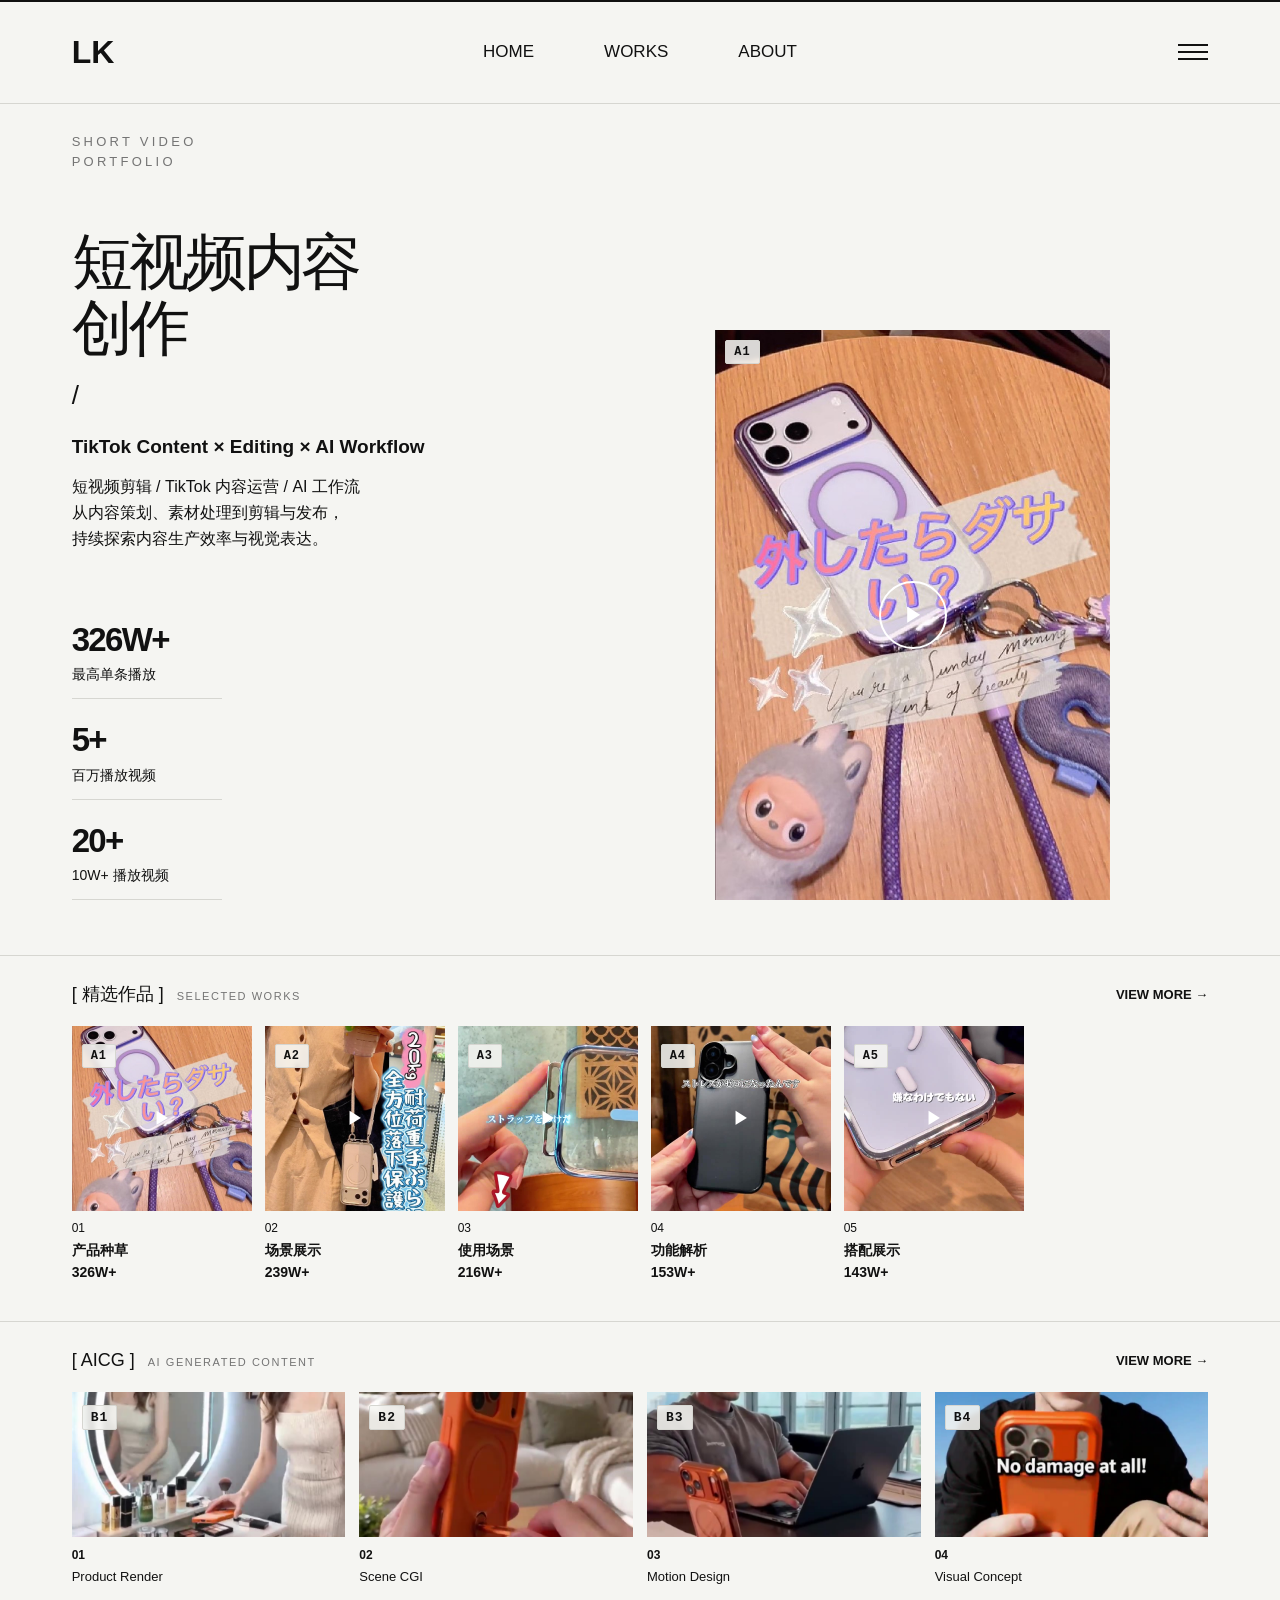
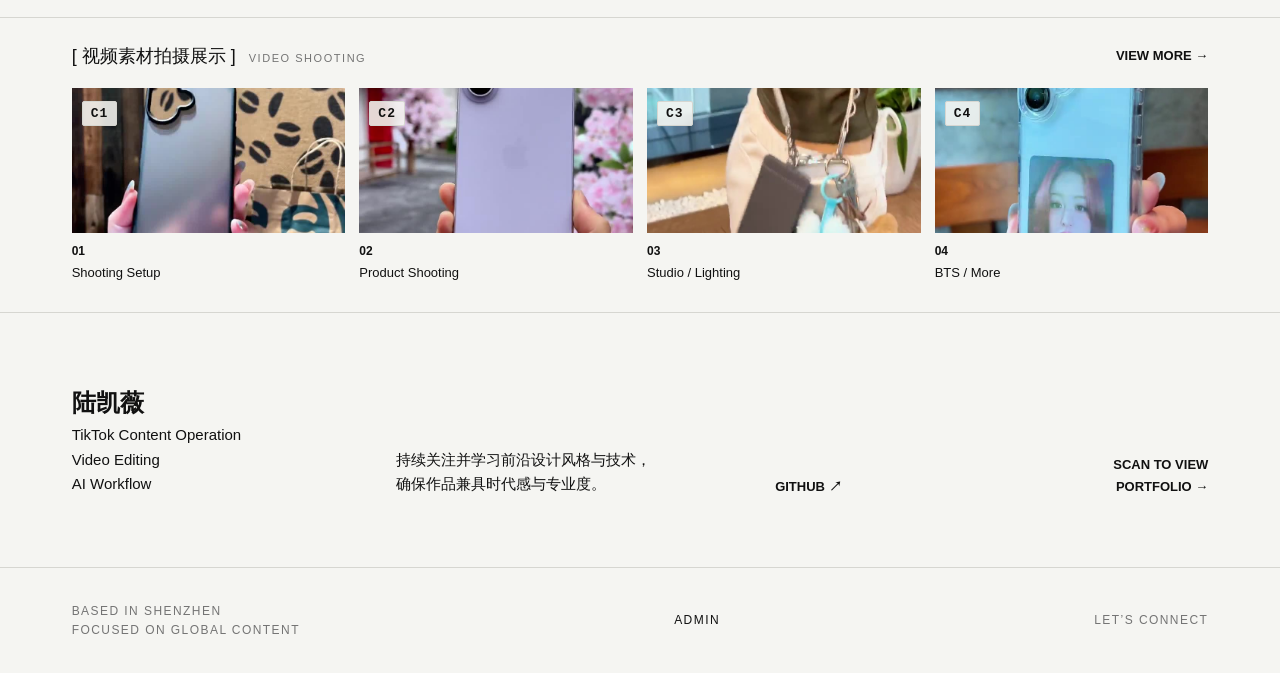
==== commit f2e87e8f: "add real videos and covers (A1-A5/B1-B4/C3/C4), web-optimized H.264" ====
--- a/index.html
+++ b/index.html
@@ -1,2 +1,2 @@
-<!DOCTYPE html><html lang="zh-CN"><head><meta charSet="utf-8"/><meta name="viewport" content="width=device-width, initial-scale=1"/><link rel="preload" as="image" href="https://images.unsplash.com/photo-1512499617640-c2f999098c01?auto=format&amp;fit=crop&amp;w=900&amp;q=85"/><link rel="preload" as="image" href="/media/covers/C3.jpg"/><link rel="preload" as="image" href="/media/covers/C4.jpg"/><link rel="stylesheet" href="/_next/static/css/index.D3aYyAzQ.css" data-rsc-css-href="/_next/static/css/index.D3aYyAzQ.css" data-precedence="vite-rsc/importer-resources"/><link rel="modulepreload" fetchPriority="low" href="/_next/static/chunks/index-rgkJNJEa.js"/><script src="/_next/static/chunks/rolldown-runtime-C60lm6uB.js" type="module" async=""></script><script src="/_next/static/chunks/framework-D_rUT4EX.js" type="module" async=""></script><script src="/_next/static/chunks/app-elements-H_Dr48wG.js" type="module" async=""></script><script src="/_next/static/chunks/hash-Cp347hhd.js" type="module" async=""></script><script src="/_next/static/chunks/record-uXSNv6cl.js" type="module" async=""></script><script src="/_next/static/chunks/app-rsc-cache-busting-BuHt1496.js" type="module" async=""></script><script src="/_next/static/chunks/app-rsc-render-mode-CvTCGruk.js" type="module" async=""></script><script src="/_next/static/chunks/headers-C_MtfdF4.js" type="module" async=""></script><script src="/_next/static/chunks/protocol-headers-B9-bVeat.js" type="module" async=""></script><script src="/_next/static/chunks/deployment-id-DFhHa9wO.js" type="module" async=""></script><script src="/_next/static/chunks/navigation-errors-D5LMQqDL.js" type="module" async=""></script><link rel="modulepreload" href="/_next/static/chunks/layout-segment-context-0rBrD8DI.js" crossorigin=""/><link rel="modulepreload" href="/_next/static/chunks/portfolio-DUqL8f8F.js" crossorigin=""/><title>陆凯薇｜短视频作品集</title><meta name="description" content="TikTok Content · Video Editing · AI Workflow"/><link rel="shortcut icon" href="/favicon.svg"/><link rel="icon" href="/favicon.svg"/><meta name="codex-preview" content="development"/><script>Object.assign(((self[Symbol.for("vinext.navigationRuntime")]??={bootstrap:{routeManifest:null},functions:{}}).bootstrap.rsc??={rsc:[]}),{params:{},nav:{"pathname":"/","searchParams":[]}})</script><link rel="modulepreload" href="/_next/static/chunks/index-rgkJNJEa.js" />
-</head><body class="antialiased"><main id="home" class="portfolio"><div class="progress"></div><header class="site-header"><a href="#home" class="logo">LK</a><nav><a href="#home">HOME</a><a href="#works">WORKS</a><a href="#about">ABOUT</a></nav><button class="menu-btn" aria-label="打开菜单"><i></i><i></i><i></i></button></header><section class="hero"><div class="hero-copy"><p class="eyebrow">SHORT VIDEO<br/>PORTFOLIO</p><h1>短视频内容<br/>创作</h1><p class="slash">/</p><p class="intro">TikTok Content × Editing × AI Workflow</p><p class="body-copy">短视频剪辑 / TikTok 内容运营 / AI 工作流<br/>从内容策划、素材处理到剪辑与发布，<br/>持续探索内容生产效率与视觉表达。</p><div class="stats"><div><b>326W+</b><span>最高单条播放</span></div><div><b>5+</b><span>百万播放视频</span></div><div><b>20+</b><span>10W+ 播放视频</span></div></div></div><button class="feature"><span class="slot-code">A1</span><img src="/media/covers/A1.jpg" alt="326W+ 精选作品"/><span class="play">▶</span><small>PLAY<br/>REEL →</small></button></section><section id="works" class="collection"><header><h2>[ <!-- -->精选作品<!-- --> ] <small>SELECTED WORKS</small></h2><span>VIEW MORE →</span></header><div class="works-row"><button class="work-card"><span class="slot-code">A<!-- -->1</span><div><img src="/media/covers/A1.jpg" alt="产品种草"/><b>▶</b></div><span>01</span><strong>产品种草</strong><em>326W+</em></button><button class="work-card"><span class="slot-code">A<!-- -->2</span><div><img src="/media/covers/A2.jpg" alt="场景展示"/><b>▶</b></div><span>02</span><strong>场景展示</strong><em>239W+</em></button><button class="work-card"><span class="slot-code">A<!-- -->3</span><div><img src="/media/covers/A3.jpg" alt="使用场景"/><b>▶</b></div><span>03</span><strong>使用场景</strong><em>216W+</em></button><button class="work-card"><span class="slot-code">A<!-- -->4</span><div><img src="/media/covers/A4.jpg" alt="功能解析"/><b>▶</b></div><span>04</span><strong>功能解析</strong><em>153W+</em></button><button class="work-card"><span class="slot-code">A<!-- -->5</span><div><img src="/media/covers/A5.jpg" alt="搭配展示"/><b>▶</b></div><span>05</span><strong>搭配展示</strong><em>143W+</em></button></div></section><section id="aicg" class="collection"><header><h2>[ <!-- -->AICG<!-- --> ] <small>AI GENERATED CONTENT</small></h2><span>VIEW MORE →</span></header><div class="gallery"><button><span class="slot-code">B1</span><img src="/media/covers/B1.jpg" alt="Product Render"/><b>01</b><span>Product Render</span></button><button><span class="slot-code">B2</span><img src="/media/covers/B2.jpg" alt="Scene CGI"/><b>02</b><span>Scene CGI</span></button><button><span class="slot-code">B3</span><img src="/media/covers/B3.jpg" alt="Motion Design"/><b>03</b><span>Motion Design</span></button><button><span class="slot-code">B4</span><img src="/media/covers/B4.jpg" alt="Visual Concept"/><b>04</b><span>Visual Concept</span></button></div></section><section id="shooting" class="collection"><header><h2>[ <!-- -->视频素材拍摄展示<!-- --> ] <small>VIDEO SHOOTING</small></h2><span>VIEW MORE →</span></header><div class="gallery"><button><span class="slot-code">C1</span><img src="https://images.unsplash.com/photo-1492619375914-88005aa9e8fb?auto=format&amp;fit=crop&amp;w=900&amp;q=85" alt="Shooting Setup"/><b>01</b><span>Shooting Setup</span></button><button><span class="slot-code">C2</span><img src="https://images.unsplash.com/photo-1512499617640-c2f999098c01?auto=format&amp;fit=crop&amp;w=900&amp;q=85" alt="Product Shooting"/><b>02</b><span>Product Shooting</span></button><button><span class="slot-code">C3</span><img src="/media/covers/C3.jpg" alt="Studio / Lighting"/><b>03</b><span>Studio / Lighting</span></button><button><span class="slot-code">C4</span><img src="/media/covers/C4.jpg" alt="BTS / More"/><b>04</b><span>BTS / More</span></button></div></section><section id="about" class="about"><p><b>陆凯薇</b><br/>TikTok Content Operation<br/>Video Editing<br/>AI Workflow</p><p>持续关注并学习前沿设计风格与技术，<br/>确保作品兼具时代感与专业度。</p><a target="_blank" rel="noreferrer" href="https://github.com/sharkchilivv">GITHUB ↗</a><a href="/qr">SCAN TO VIEW<br/>PORTFOLIO →</a></section><footer><span>BASED IN SHENZHEN<br/>FOCUSED ON GLOBAL CONTENT</span><a href="/admin">ADMIN</a><span>LET’S CONNECT</span></footer> </main><script type="module" src="/_next/static/chunks/index-rgkJNJEa.js" id="_R_" async=""></script><script>((self[Symbol.for("vinext.navigationRuntime")]??={bootstrap:{routeManifest:null},functions:{}}).bootstrap.rsc??={rsc:[]}).rsc.push("0:{\"page:/\":\"$L1\",\"layout:/\":\"$L2\",\"route:/\":\"$L3\",\"__route\":\"route:/\",\"__interceptionContext\":null,\"__layoutIds\":[\"layout:/\"],\"__rootLayout\":\"/\",\"__bfcacheSegmentIdentities\":{\"layout:/\":\"[\\\"layout\\\",\\\"layout:/\\\",\\\"root-boundary:/\\\",\\\"\\\"]\",\"page:/\":\"[\\\"page\\\",\\\"page:/\\\",\\\"root-boundary:/\\\",\\\"\\\"]\"},\"__srcPage\":[\"page\"],\"__layoutFlags\":{\"layout:/\":\"s\"},\"__artifactCompatibility\":{\"schemaVersion\":1,\"graphVersion\":\"app-route-graph:1177fd80f83fa7b0\",\"deploymentVersion\":\"6747f23f-fae0-4013-8ca7-85b65d6f460d\",\"appElementsSchemaVersion\":1,\"rscPayloadSchemaVersion\":1,\"rootBoundaryId\":\"/\",\"renderEpoch\":null},\"__dynamicStaleTime\":0}\n")</script><script>((self[Symbol.for("vinext.navigationRuntime")]??={bootstrap:{routeManifest:null},functions:{}}).bootstrap.rsc??={rsc:[]}).rsc.push("4:I[\"a513af732037\",[],\"Children\",1]\n")</script><script>((self[Symbol.for("vinext.navigationRuntime")]??={bootstrap:{routeManifest:null},functions:{}}).bootstrap.rsc??={rsc:[]}).rsc.push("5:I[\"59eb289cfad5\",[],\"GlobalErrorBoundary\",1]\n")</script><script>((self[Symbol.for("vinext.navigationRuntime")]??={bootstrap:{routeManifest:null},functions:{}}).bootstrap.rsc??={rsc:[]}).rsc.push("6:I[\"b244343c254f\",[],\"default\",1]\n")</script><script>((self[Symbol.for("vinext.navigationRuntime")]??={bootstrap:{routeManifest:null},functions:{}}).bootstrap.rsc??={rsc:[]}).rsc.push("7:I[\"59eb289cfad5\",[],\"ErrorBoundary\",1]\n")</script><script>((self[Symbol.for("vinext.navigationRuntime")]??={bootstrap:{routeManifest:null},functions:{}}).bootstrap.rsc??={rsc:[]}).rsc.push("8:I[\"365b7d7affc8\",[],\"LayoutSegmentProvider\",1]\n")</script><script>((self[Symbol.for("vinext.navigationRuntime")]??={bootstrap:{routeManifest:null},functions:{}}).bootstrap.rsc??={rsc:[]}).rsc.push("9:I[\"a513af732037\",[],\"Slot\",1]\n")</script><script>((self[Symbol.for("vinext.navigationRuntime")]??={bootstrap:{routeManifest:null},functions:{}}).bootstrap.rsc??={rsc:[]}).rsc.push("a:I[\"59eb289cfad5\",[],\"NotFoundBoundary\",1]\n")</script><script>((self[Symbol.for("vinext.navigationRuntime")]??={bootstrap:{routeManifest:null},functions:{}}).bootstrap.rsc??={rsc:[]}).rsc.push("b:I[\"e8e26c802533\",[],\"AppRouterScrollTarget\",1]\n")</script><script>((self[Symbol.for("vinext.navigationRuntime")]??={bootstrap:{routeManifest:null},functions:{}}).bootstrap.rsc??={rsc:[]}).rsc.push("c:I[\"59eb289cfad5\",[],\"RedirectBoundary\",1]\n")</script><script>((self[Symbol.for("vinext.navigationRuntime")]??={bootstrap:{routeManifest:null},functions:{}}).bootstrap.rsc??={rsc:[]}).rsc.push(":HL[\"/_next/static/css/index.D3aYyAzQ.css\",\"style\"     ]\n")</script><script>((self[Symbol.for("vinext.navigationRuntime")]??={bootstrap:{routeManifest:null},functions:{}}).bootstrap.rsc??={rsc:[]}).rsc.push("2:[[[\"$\",\"link\",\"css:/_next/static/css/index.D3aYyAzQ.css\",{\"rel\":\"stylesheet\",\"precedence\":\"vite-rsc/importer-resources\",\"href\":\"/_next/static/css/index.D3aYyAzQ.css\",\"data-rsc-css-href\":\"/_next/static/css/index.D3aYyAzQ.css\"}],\"$undefined\"],[\"$\",\"html\",null,{\"lang\":\"zh-CN\",\"children\":[\"$\",\"body\",null,{\"className\":\"antialiased\",\"children\":[\"$\",\"$L4\",null,{}]}]}]]\n")</script><script>((self[Symbol.for("vinext.navigationRuntime")]??={bootstrap:{routeManifest:null},functions:{}}).bootstrap.rsc??={rsc:[]}).rsc.push("3:[[[\"$\",\"meta\",null,{\"charSet\":\"utf-8\"}],[[\"$\",\"title\",\"0\",{\"children\":\"陆凯薇｜短视频作品集\"}],[\"$\",\"meta\",\"1\",{\"name\":\"description\",\"content\":\"TikTok Content · Video Editing · AI Workflow\"}],[\"$\",\"link\",\"2\",{\"data-vinext-streamed-icon\":\"$undefined\",\"rel\":\"shortcut icon\",\"href\":\"/favicon.svg\",\"type\":\"$undefined\",\"sizes\":\"$undefined\",\"color\":\"$undefined\",\"media\":\"$undefined\",\"fetchPriority\":\"$undefined\"}],[\"$\",\"link\",\"3\",{\"data-vinext-streamed-icon\":\"$undefined\",\"rel\":\"icon\",\"href\":\"/favicon.svg\",\"type\":\"$undefined\",\"sizes\":\"$undefined\",\"color\":\"$undefined\",\"media\":\"$undefined\",\"fetchPriority\":\"$undefined\"}],[\"$\",\"meta\",\"4\",{\"name\":\"codex-preview\",\"content\":\"development\"}]],[[\"$\",\"meta\",\"0\",{\"name\":\"viewport\",\"content\":\"width=device-width, initial-scale=1\"}]]],[\"$\",\"$L5\",null,{\"fallback\":\"$6\",\"children\":[\"$\",\"$L7\",null,{\"fallback\":\"$6\",\"children\":[\"$\",\"$L8\",null,{\"providerId\":\"layout:/\",\"segmentMap\":{\"children\":[]},\"children\":[\"$\",\"$L9\",null,{\"id\":\"layout:/\",\"parallelSlots\":\"$undefined\",\"children\":[\"$\",\"$La\",null,{\"resetKey\":\"\",\"fallback\":[[\"$\",\"title\",null,{\"children\":\"404: This page could not be found.\"}],[\"$\",\"div\",null,{\"style\":{\"fontFamily\":\"system-ui,\\\"Segoe UI\\\",Roboto,Helvetica,Arial,sans-serif,\\\"Apple Color Emoji\\\",\\\"Segoe UI Emoji\\\"\",\"height\":\"100vh\",\"textAlign\":\"center\",\"display\":\"flex\",\"flexDirection\":\"column\",\"alignItems\":\"center\",\"justifyContent\":\"center\"},\"children\":[\"$\",\"div\",null,{\"children\":[[\"$\",\"style\",null,{\"dangerouslySetInnerHTML\":{\"__html\":\"body{color:#000;background:#fff;margin:0}.next-error-h1{border-right:1px solid rgba(0,0,0,.3)}@media (prefers-color-scheme:dark){body{color:#fff;background:#000}.next-error-h1{border-right:1px solid rgba(255,255,255,.3)}}\"}}],[\"$\",\"h1\",null,{\"className\":\"next-error-h1\",\"style\":{\"display\":\"inline-block\",\"margin\":\"0 20px 0 0\",\"padding\":\"0 23px 0 0\",\"fontSize\":24,\"fontWeight\":500,\"verticalAlign\":\"top\",\"lineHeight\":\"49px\"},\"children\":404}],[\"$\",\"div\",null,{\"style\":{\"display\":\"inline-block\"},\"children\":[\"$\",\"h2\",null,{\"style\":{\"fontSize\":14,\"fontWeight\":400,\"lineHeight\":\"49px\",\"margin\":0},\"children\":\"This page could not be found.\"}]}]]}]}]],\"children\":[\"$\",\"$Lb\",null,{\"children\":[\"$\",\"$Lc\",null,{\"children\":[[\"$\",\"$L8\",null,{\"providerId\":\"page:/\",\"segmentMap\":{\"children\":[\"__PAGE__\"]},\"children\":[\"$\",\"$L9\",null,{\"id\":\"page:/\"}]}],null]}]}]}]}]}]}]}],null,null]\n")</script><script>((self[Symbol.for("vinext.navigationRuntime")]??={bootstrap:{routeManifest:null},functions:{}}).bootstrap.rsc??={rsc:[]}).rsc.push("d:I[\"1652c0e865f9\",[],\"Portfolio\",1]\n")</script><script>((self[Symbol.for("vinext.navigationRuntime")]??={bootstrap:{routeManifest:null},functions:{}}).bootstrap.rsc??={rsc:[]}).rsc.push("1:[\"$\",\"$Ld\",null,{}]\n")</script><script>Object.assign(((self[Symbol.for("vinext.navigationRuntime")]??={bootstrap:{routeManifest:null},functions:{}}).bootstrap.rsc??={rsc:[]}),{"initialCacheKind":"static"});((self[Symbol.for("vinext.navigationRuntime")]??={bootstrap:{routeManifest:null},functions:{}}).bootstrap.rsc??={rsc:[]}).done=true</script></body></html>+<!DOCTYPE html><html lang="zh-CN"><head><meta charSet="utf-8"/><meta name="viewport" content="width=device-width, initial-scale=1"/><link rel="preload" as="image" href="/media/covers/C3.jpg"/><link rel="preload" as="image" href="/media/covers/C4.jpg"/><link rel="stylesheet" href="/_next/static/css/index.CU_TB6pn.css" data-rsc-css-href="/_next/static/css/index.CU_TB6pn.css" data-precedence="vite-rsc/importer-resources"/><link rel="modulepreload" fetchPriority="low" href="/_next/static/chunks/index-CxGyP37N.js"/><script src="/_next/static/chunks/rolldown-runtime-C60lm6uB.js" type="module" async=""></script><script src="/_next/static/chunks/framework-D_rUT4EX.js" type="module" async=""></script><script src="/_next/static/chunks/app-elements-H_Dr48wG.js" type="module" async=""></script><script src="/_next/static/chunks/hash-Cp347hhd.js" type="module" async=""></script><script src="/_next/static/chunks/record-uXSNv6cl.js" type="module" async=""></script><script src="/_next/static/chunks/app-rsc-cache-busting-ovN3-Yxd.js" type="module" async=""></script><script src="/_next/static/chunks/app-rsc-render-mode-CvTCGruk.js" type="module" async=""></script><script src="/_next/static/chunks/headers-C_MtfdF4.js" type="module" async=""></script><script src="/_next/static/chunks/protocol-headers-B9-bVeat.js" type="module" async=""></script><script src="/_next/static/chunks/deployment-id-DFhHa9wO.js" type="module" async=""></script><script src="/_next/static/chunks/navigation-errors-D5LMQqDL.js" type="module" async=""></script><link rel="modulepreload" href="/_next/static/chunks/layout-segment-context-DHDx3kbj.js" crossorigin=""/><link rel="modulepreload" href="/_next/static/chunks/portfolio-al1eMJgN.js" crossorigin=""/><title>陆凯薇｜短视频作品集</title><meta name="description" content="TikTok Content · Video Editing · AI Workflow"/><link rel="shortcut icon" href="/favicon.svg"/><link rel="icon" href="/favicon.svg"/><meta name="codex-preview" content="development"/><script>Object.assign(((self[Symbol.for("vinext.navigationRuntime")]??={bootstrap:{routeManifest:null},functions:{}}).bootstrap.rsc??={rsc:[]}),{params:{},nav:{"pathname":"/","searchParams":[]}})</script><link rel="modulepreload" href="/_next/static/chunks/index-CxGyP37N.js" />
+</head><body class="antialiased"><main id="home" class="portfolio"><div class="progress"></div><header class="site-header"><a href="#home" class="logo">LK</a><nav><a href="#home">HOME</a><a href="#works">WORKS</a><a href="#about">ABOUT</a></nav><button class="menu-btn" aria-label="打开菜单"><i></i><i></i><i></i></button></header><section class="hero"><div class="hero-copy"><p class="eyebrow">SHORT VIDEO<br/>PORTFOLIO</p><h1>短视频内容<br/>创作</h1><p class="slash">/</p><p class="intro">TikTok Content × Editing × AI Workflow</p><p class="body-copy">短视频剪辑 / TikTok 内容运营 / AI 工作流<br/>从内容策划、素材处理到剪辑与发布，<br/>持续探索内容生产效率与视觉表达。</p><div class="stats"><div><b>326W+</b><span>最高单条播放</span></div><div><b>5+</b><span>百万播放视频</span></div><div><b>20+</b><span>10W+ 播放视频</span></div></div></div><button class="feature"><span class="slot-code">A1</span><img src="/media/covers/A1.jpg" alt="326W+ 精选作品"/><span class="play">▶</span><small>PLAY<br/>REEL →</small></button></section><section id="works" class="collection"><header><h2>[ <!-- -->精选作品<!-- --> ] <small>SELECTED WORKS</small></h2><span>VIEW MORE →</span></header><div class="works-row"><button class="work-card"><span class="slot-code">A<!-- -->1</span><div><img src="/media/covers/A1.jpg" alt="产品种草"/><b>▶</b></div><span>01</span><strong>产品种草</strong><em>326W+</em></button><button class="work-card"><span class="slot-code">A<!-- -->2</span><div><img src="/media/covers/A2.jpg" alt="场景展示"/><b>▶</b></div><span>02</span><strong>场景展示</strong><em>239W+</em></button><button class="work-card"><span class="slot-code">A<!-- -->3</span><div><img src="/media/covers/A3.jpg" alt="使用场景"/><b>▶</b></div><span>03</span><strong>使用场景</strong><em>216W+</em></button><button class="work-card"><span class="slot-code">A<!-- -->4</span><div><img src="/media/covers/A4.jpg" alt="功能解析"/><b>▶</b></div><span>04</span><strong>功能解析</strong><em>153W+</em></button><button class="work-card"><span class="slot-code">A<!-- -->5</span><div><img src="/media/covers/A5.jpg" alt="搭配展示"/><b>▶</b></div><span>05</span><strong>搭配展示</strong><em>143W+</em></button></div></section><section id="aicg" class="collection"><header><h2>[ <!-- -->AICG<!-- --> ] <small>AI GENERATED CONTENT</small></h2><span>VIEW MORE →</span></header><div class="gallery"><button><span class="slot-code">B1</span><img src="/media/covers/B1.jpg" alt="Product Render"/><b>01</b><span>Product Render</span></button><button><span class="slot-code">B2</span><img src="/media/covers/B2.jpg" alt="Scene CGI"/><b>02</b><span>Scene CGI</span></button><button><span class="slot-code">B3</span><img src="/media/covers/B3.jpg" alt="Motion Design"/><b>03</b><span>Motion Design</span></button><button><span class="slot-code">B4</span><img src="/media/covers/B4.jpg" alt="Visual Concept"/><b>04</b><span>Visual Concept</span></button></div></section><section id="shooting" class="collection"><header><h2>[ <!-- -->视频素材拍摄展示<!-- --> ] <small>VIDEO SHOOTING</small></h2><span>VIEW MORE →</span></header><div class="gallery"><button><span class="slot-code">C1</span><img src="/media/covers/C1.jpg" alt="Shooting Setup"/><b>01</b><span>Shooting Setup</span></button><button><span class="slot-code">C2</span><img src="/media/covers/C2.jpg" alt="Product Shooting"/><b>02</b><span>Product Shooting</span></button><button><span class="slot-code">C3</span><img src="/media/covers/C3.jpg" alt="Studio / Lighting"/><b>03</b><span>Studio / Lighting</span></button><button><span class="slot-code">C4</span><img src="/media/covers/C4.jpg" alt="BTS / More"/><b>04</b><span>BTS / More</span></button></div></section><section id="about" class="about"><p><b>陆凯薇</b><br/>TikTok Content Operation<br/>Video Editing<br/>AI Workflow</p><p>持续关注并学习前沿设计风格与技术，<br/>确保作品兼具时代感与专业度。</p><a target="_blank" rel="noreferrer" href="https://github.com/sharkchilivv">GITHUB ↗</a><a href="/qr">SCAN TO VIEW<br/>PORTFOLIO →</a></section><footer><span>BASED IN SHENZHEN<br/>FOCUSED ON GLOBAL CONTENT</span><a href="/admin">ADMIN</a><span>LET’S CONNECT</span></footer> </main><script type="module" src="/_next/static/chunks/index-CxGyP37N.js" id="_R_" async=""></script><script>((self[Symbol.for("vinext.navigationRuntime")]??={bootstrap:{routeManifest:null},functions:{}}).bootstrap.rsc??={rsc:[]}).rsc.push("0:{\"page:/\":\"$L1\",\"layout:/\":\"$L2\",\"route:/\":\"$L3\",\"__route\":\"route:/\",\"__interceptionContext\":null,\"__layoutIds\":[\"layout:/\"],\"__rootLayout\":\"/\",\"__bfcacheSegmentIdentities\":{\"layout:/\":\"[\\\"layout\\\",\\\"layout:/\\\",\\\"root-boundary:/\\\",\\\"\\\"]\",\"page:/\":\"[\\\"page\\\",\\\"page:/\\\",\\\"root-boundary:/\\\",\\\"\\\"]\"},\"__srcPage\":[\"page\"],\"__layoutFlags\":{\"layout:/\":\"s\"},\"__artifactCompatibility\":{\"schemaVersion\":1,\"graphVersion\":\"app-route-graph:1177fd80f83fa7b0\",\"deploymentVersion\":\"8e4801ec-7666-405a-8e68-b176f99745da\",\"appElementsSchemaVersion\":1,\"rscPayloadSchemaVersion\":1,\"rootBoundaryId\":\"/\",\"renderEpoch\":null},\"__dynamicStaleTime\":0}\n")</script><script>((self[Symbol.for("vinext.navigationRuntime")]??={bootstrap:{routeManifest:null},functions:{}}).bootstrap.rsc??={rsc:[]}).rsc.push("4:I[\"a513af732037\",[],\"Children\",1]\n")</script><script>((self[Symbol.for("vinext.navigationRuntime")]??={bootstrap:{routeManifest:null},functions:{}}).bootstrap.rsc??={rsc:[]}).rsc.push("5:I[\"59eb289cfad5\",[],\"GlobalErrorBoundary\",1]\n")</script><script>((self[Symbol.for("vinext.navigationRuntime")]??={bootstrap:{routeManifest:null},functions:{}}).bootstrap.rsc??={rsc:[]}).rsc.push("6:I[\"b244343c254f\",[],\"default\",1]\n")</script><script>((self[Symbol.for("vinext.navigationRuntime")]??={bootstrap:{routeManifest:null},functions:{}}).bootstrap.rsc??={rsc:[]}).rsc.push("7:I[\"59eb289cfad5\",[],\"ErrorBoundary\",1]\n")</script><script>((self[Symbol.for("vinext.navigationRuntime")]??={bootstrap:{routeManifest:null},functions:{}}).bootstrap.rsc??={rsc:[]}).rsc.push("8:I[\"365b7d7affc8\",[],\"LayoutSegmentProvider\",1]\n")</script><script>((self[Symbol.for("vinext.navigationRuntime")]??={bootstrap:{routeManifest:null},functions:{}}).bootstrap.rsc??={rsc:[]}).rsc.push("9:I[\"a513af732037\",[],\"Slot\",1]\n")</script><script>((self[Symbol.for("vinext.navigationRuntime")]??={bootstrap:{routeManifest:null},functions:{}}).bootstrap.rsc??={rsc:[]}).rsc.push("a:I[\"59eb289cfad5\",[],\"NotFoundBoundary\",1]\n")</script><script>((self[Symbol.for("vinext.navigationRuntime")]??={bootstrap:{routeManifest:null},functions:{}}).bootstrap.rsc??={rsc:[]}).rsc.push("b:I[\"e8e26c802533\",[],\"AppRouterScrollTarget\",1]\n")</script><script>((self[Symbol.for("vinext.navigationRuntime")]??={bootstrap:{routeManifest:null},functions:{}}).bootstrap.rsc??={rsc:[]}).rsc.push("c:I[\"59eb289cfad5\",[],\"RedirectBoundary\",1]\n")</script><script>((self[Symbol.for("vinext.navigationRuntime")]??={bootstrap:{routeManifest:null},functions:{}}).bootstrap.rsc??={rsc:[]}).rsc.push(":HL[\"/_next/static/css/index.CU_TB6pn.css\",\"style\"     ]\n")</script><script>((self[Symbol.for("vinext.navigationRuntime")]??={bootstrap:{routeManifest:null},functions:{}}).bootstrap.rsc??={rsc:[]}).rsc.push("2:[[[\"$\",\"link\",\"css:/_next/static/css/index.CU_TB6pn.css\",{\"rel\":\"stylesheet\",\"precedence\":\"vite-rsc/importer-resources\",\"href\":\"/_next/static/css/index.CU_TB6pn.css\",\"data-rsc-css-href\":\"/_next/static/css/index.CU_TB6pn.css\"}],\"$undefined\"],[\"$\",\"html\",null,{\"lang\":\"zh-CN\",\"children\":[\"$\",\"body\",null,{\"className\":\"antialiased\",\"children\":[\"$\",\"$L4\",null,{}]}]}]]\n")</script><script>((self[Symbol.for("vinext.navigationRuntime")]??={bootstrap:{routeManifest:null},functions:{}}).bootstrap.rsc??={rsc:[]}).rsc.push("3:[[[\"$\",\"meta\",null,{\"charSet\":\"utf-8\"}],[[\"$\",\"title\",\"0\",{\"children\":\"陆凯薇｜短视频作品集\"}],[\"$\",\"meta\",\"1\",{\"name\":\"description\",\"content\":\"TikTok Content · Video Editing · AI Workflow\"}],[\"$\",\"link\",\"2\",{\"data-vinext-streamed-icon\":\"$undefined\",\"rel\":\"shortcut icon\",\"href\":\"/favicon.svg\",\"type\":\"$undefined\",\"sizes\":\"$undefined\",\"color\":\"$undefined\",\"media\":\"$undefined\",\"fetchPriority\":\"$undefined\"}],[\"$\",\"link\",\"3\",{\"data-vinext-streamed-icon\":\"$undefined\",\"rel\":\"icon\",\"href\":\"/favicon.svg\",\"type\":\"$undefined\",\"sizes\":\"$undefined\",\"color\":\"$undefined\",\"media\":\"$undefined\",\"fetchPriority\":\"$undefined\"}],[\"$\",\"meta\",\"4\",{\"name\":\"codex-preview\",\"content\":\"development\"}]],[[\"$\",\"meta\",\"0\",{\"name\":\"viewport\",\"content\":\"width=device-width, initial-scale=1\"}]]],[\"$\",\"$L5\",null,{\"fallback\":\"$6\",\"children\":[\"$\",\"$L7\",null,{\"fallback\":\"$6\",\"children\":[\"$\",\"$L8\",null,{\"providerId\":\"layout:/\",\"segmentMap\":{\"children\":[]},\"children\":[\"$\",\"$L9\",null,{\"id\":\"layout:/\",\"parallelSlots\":\"$undefined\",\"children\":[\"$\",\"$La\",null,{\"resetKey\":\"\",\"fallback\":[[\"$\",\"title\",null,{\"children\":\"404: This page could not be found.\"}],[\"$\",\"div\",null,{\"style\":{\"fontFamily\":\"system-ui,\\\"Segoe UI\\\",Roboto,Helvetica,Arial,sans-serif,\\\"Apple Color Emoji\\\",\\\"Segoe UI Emoji\\\"\",\"height\":\"100vh\",\"textAlign\":\"center\",\"display\":\"flex\",\"flexDirection\":\"column\",\"alignItems\":\"center\",\"justifyContent\":\"center\"},\"children\":[\"$\",\"div\",null,{\"children\":[[\"$\",\"style\",null,{\"dangerouslySetInnerHTML\":{\"__html\":\"body{color:#000;background:#fff;margin:0}.next-error-h1{border-right:1px solid rgba(0,0,0,.3)}@media (prefers-color-scheme:dark){body{color:#fff;background:#000}.next-error-h1{border-right:1px solid rgba(255,255,255,.3)}}\"}}],[\"$\",\"h1\",null,{\"className\":\"next-error-h1\",\"style\":{\"display\":\"inline-block\",\"margin\":\"0 20px 0 0\",\"padding\":\"0 23px 0 0\",\"fontSize\":24,\"fontWeight\":500,\"verticalAlign\":\"top\",\"lineHeight\":\"49px\"},\"children\":404}],[\"$\",\"div\",null,{\"style\":{\"display\":\"inline-block\"},\"children\":[\"$\",\"h2\",null,{\"style\":{\"fontSize\":14,\"fontWeight\":400,\"lineHeight\":\"49px\",\"margin\":0},\"children\":\"This page could not be found.\"}]}]]}]}]],\"children\":[\"$\",\"$Lb\",null,{\"children\":[\"$\",\"$Lc\",null,{\"children\":[[\"$\",\"$L8\",null,{\"providerId\":\"page:/\",\"segmentMap\":{\"children\":[\"__PAGE__\"]},\"children\":[\"$\",\"$L9\",null,{\"id\":\"page:/\"}]}],null]}]}]}]}]}]}]}],null,null]\n")</script><script>((self[Symbol.for("vinext.navigationRuntime")]??={bootstrap:{routeManifest:null},functions:{}}).bootstrap.rsc??={rsc:[]}).rsc.push("d:I[\"1652c0e865f9\",[],\"Portfolio\",1]\n")</script><script>((self[Symbol.for("vinext.navigationRuntime")]??={bootstrap:{routeManifest:null},functions:{}}).bootstrap.rsc??={rsc:[]}).rsc.push("1:[\"$\",\"$Ld\",null,{}]\n")</script><script>Object.assign(((self[Symbol.for("vinext.navigationRuntime")]??={bootstrap:{routeManifest:null},functions:{}}).bootstrap.rsc??={rsc:[]}),{"initialCacheKind":"static"});((self[Symbol.for("vinext.navigationRuntime")]??={bootstrap:{routeManifest:null},functions:{}}).bootstrap.rsc??={rsc:[]}).done=true</script></body></html>
